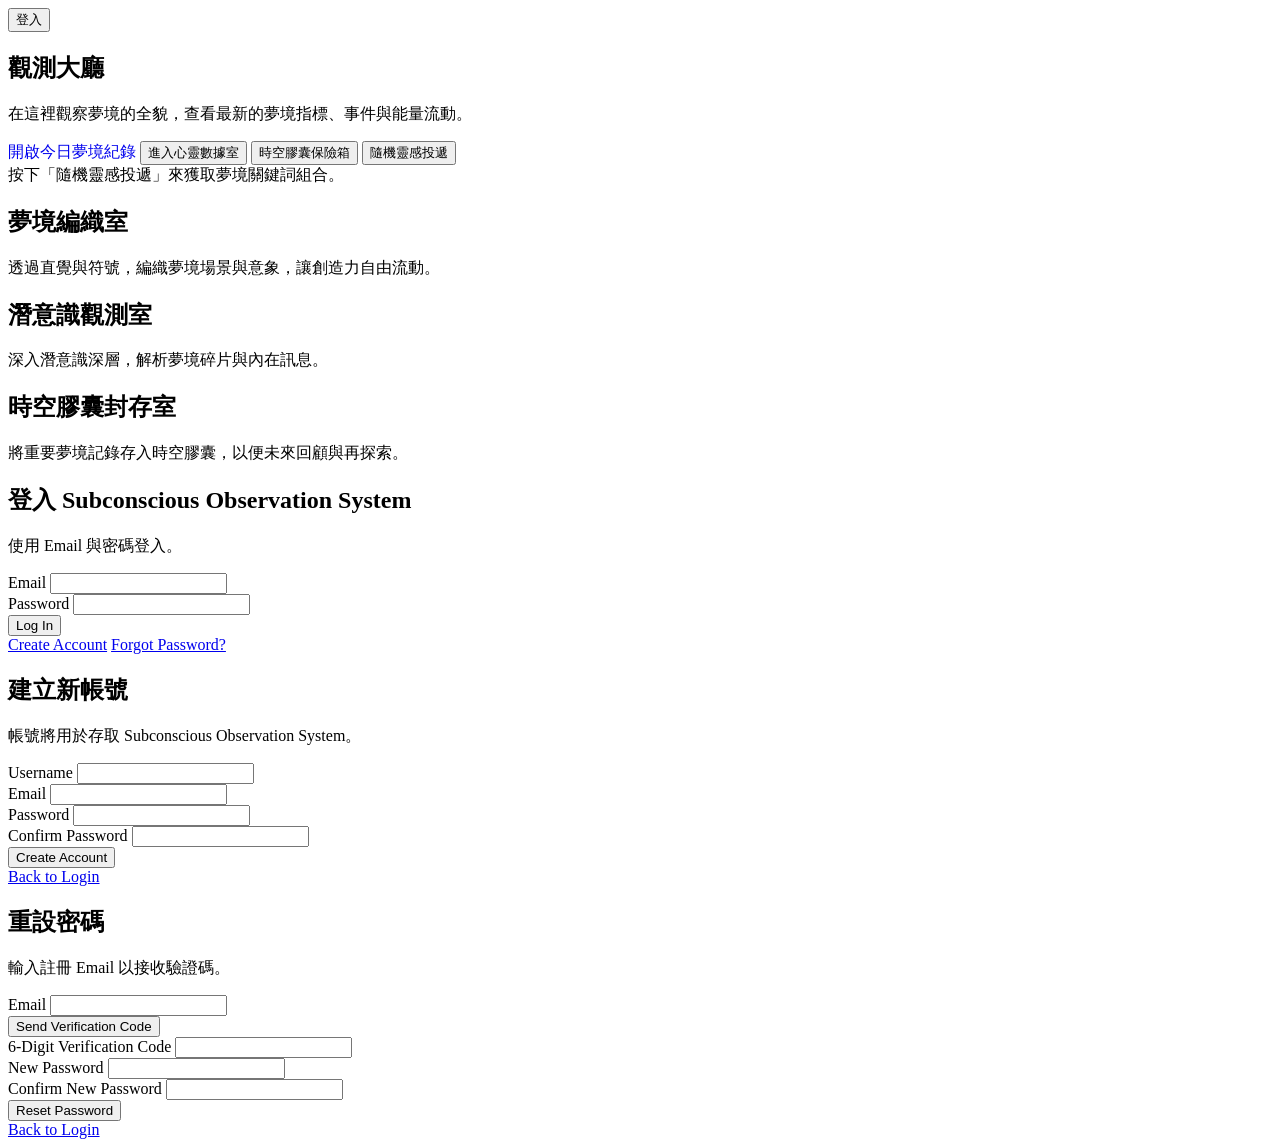
==== templates/index.html @ ac13e911 "Initial commit" ====
<!DOCTYPE html>
<html lang="zh-Hant">
<head>
    <link rel="stylesheet" href="{{ url_for('static', filename='style.css') }}">
    <meta charset="UTF-8">
    <meta name="viewport" content="width=device-width, initial-scale=1.0">
    <title>夢境觀測</title>
</head>
<body>
    <div id="topAuthArea" class="top-auth-area">
        <span id="topUserName" class="top-user-name"></span>
        <button id="topLoginButton" class="top-login-button">登入</button>
    </div>
    <main class="content">
        <section id="hall" class="panel active">
            <h2>觀測大廳</h2>
            <p>在這裡觀察夢境的全貌，查看最新的夢境指標、事件與能量流動。</p>
            <div class="action-grid">
                <a href="/weaver" class="action-button" style="text-decoration: none; display: inline-block; text-align: center;">開啟今日夢境紀錄</a>
                <button class="action-button" data-target="subconscious">進入心靈數據室</button>
                <button class="action-button" data-target="capsule">時空膠囊保險箱</button>
                <button id="inspireBtn" class="action-button-secondary">隨機靈感投遞</button>
            </div>
            <div id="inspirationOutput" class="inspiration-box">按下「隨機靈感投遞」來獲取夢境關鍵詞組合。</div>
        </section>
        <section id="weaving" class="panel">
            <h2>夢境編織室</h2>
            <p>透過直覺與符號，編織夢境場景與意象，讓創造力自由流動。</p>
        </section>
        <section id="subconscious" class="panel">
            <h2>潛意識觀測室</h2>
            <p>深入潛意識深層，解析夢境碎片與內在訊息。</p>
        </section>
        <section id="capsule" class="panel">
            <h2>時空膠囊封存室</h2>
            <p>將重要夢境記錄存入時空膠囊，以便未來回顧與再探索。</p>
        </section>

        <section id="page-login" class="panel">
            <div class="auth-panel">
                <h2>登入 Subconscious Observation System</h2>
                <p class="form-note">使用 Email 與密碼登入。</p>
                <form id="loginForm" class="auth-form">
                    <div class="form-field">
                        <label for="loginEmail">Email</label>
                        <input id="loginEmail" name="email" type="email" autocomplete="username" required>
                    </div>
                    <div class="form-field">
                        <label for="loginPassword">Password</label>
                        <input id="loginPassword" name="password" type="password" autocomplete="current-password" required>
                    </div>
                    <button type="submit" class="primary-button">Log In</button>
                    <div id="loginMessage" class="validation-message"></div>
                </form>
                <div class="auth-footer">
                    <a href="#signup" class="auth-link">Create Account</a>
                    <a href="#forgot" class="auth-link">Forgot Password?</a>
                </div>
            </div>
        </section>

        <section id="page-signup" class="panel">
            <div class="auth-panel">
                <h2>建立新帳號</h2>
                <p class="form-note">帳號將用於存取 Subconscious Observation System。</p>
                <form id="signupForm" class="auth-form">
                    <div class="form-field">
                        <label for="signupUsername">Username</label>
                        <input id="signupUsername" name="username" type="text" autocomplete="username" required>
                    </div>
                    <div class="form-field">
                        <label for="signupEmail">Email</label>
                        <input id="signupEmail" name="email" type="email" autocomplete="email" required>
                    </div>
                    <div class="form-field">
                        <label for="signupPassword">Password</label>
                        <input id="signupPassword" name="password" type="password" autocomplete="new-password" required>
                    </div>
                    <div class="form-field">
                        <label for="signupConfirmPassword">Confirm Password</label>
                        <input id="signupConfirmPassword" name="confirmPassword" type="password" autocomplete="new-password" required>
                    </div>
                    <div id="signupValidation" class="validation-message"></div>
                    <button id="signupButton" type="submit" class="primary-button">Create Account</button>
                    <div id="signupMessage" class="validation-message"></div>
                </form>
                <div class="auth-footer">
                    <a href="#login" class="auth-link">Back to Login</a>
                </div>
            </div>
        </section>

        <section id="page-forgot" class="panel">
            <div class="auth-panel">
                <h2>重設密碼</h2>
                <p class="form-note">輸入註冊 Email 以接收驗證碼。</p>
                <div id="forgotStage1" class="forgot-stage active">
                    <form id="forgotEmailForm" class="auth-form">
                        <div class="form-field">
                            <label for="forgotEmail">Email</label>
                            <input id="forgotEmail" name="email" type="email" autocomplete="email" required>
                        </div>
                        <button id="sendCodeButton" type="button" class="primary-button">Send Verification Code</button>
                        <div id="forgotEmailMessage" class="validation-message"></div>
                    </form>
                </div>
                <div id="forgotStage2" class="forgot-stage">
                    <form id="resetPasswordForm" class="auth-form">
                        <div class="form-field">
                            <label for="verificationCode">6-Digit Verification Code</label>
                            <input id="verificationCode" name="code" type="text" inputmode="numeric" pattern="\d{6}" required>
                        </div>
                        <div class="form-field">
                            <label for="newPassword">New Password</label>
                            <input id="newPassword" name="password" type="password" autocomplete="new-password" required>
                        </div>
                        <div class="form-field">
                            <label for="confirmNewPassword">Confirm New Password</label>
                            <input id="confirmNewPassword" name="confirmPassword" type="password" autocomplete="new-password" required>
                        </div>
                        <div id="resetValidation" class="validation-message"></div>
                        <button id="resetPasswordButton" type="submit" class="primary-button">Reset Password</button>
                        <div id="resetPasswordMessage" class="validation-message"></div>
                    </form>
                </div>
                <div class="auth-footer">
                    <a href="#login" class="auth-link">Back to Login</a>
                </div>
            </div>
        </section>
    </main>

    <script>
        const API_BASE = '/api';
        let currentUser = JSON.parse(localStorage.getItem('currentUser'));
        
        const dreamKeywords = [
            '月光軌跡',
            '星辰裂縫',
            '水晶迷宮',
            '記憶碎片',
            '幽夜花園',
            '風之回廊',
            '時間漩渦',
            '深海心聲',
            '銀色羽翼',
            '幻影之門'
        ];

        const inspireBtn = document.getElementById('inspireBtn');
        const inspirationOutput = document.getElementById('inspirationOutput');

        function getRandomKeywords(count) {
            const selected = [];
            const pool = [...dreamKeywords];
            while (selected.length < count && pool.length > 0) {
                const index = Math.floor(Math.random() * pool.length);
                selected.push(pool.splice(index, 1)[0]);
            }
            return selected;
        }

        inspireBtn.addEventListener('click', () => {
            const keywords = getRandomKeywords(3);
            inspirationOutput.textContent = `夢境靈感：${keywords.join(' / ')}`;
        });

        function showPage(pageId) {
            document.querySelectorAll('.panel').forEach((panel) => {
                panel.classList.toggle('active', panel.id === pageId);
            });
        }

        function routeFromHash() {
            const hash = window.location.hash.replace('#', '');
            const allowed = ['login', 'signup', 'forgot'];
            if (allowed.includes(hash)) {
                showPage(`page-${hash}`);
                if (hash === 'forgot') {
                    showForgotStage(1);
                }
                return;
            }
            showPage('hall');
        }

        function setValidationMessage(element, text, success = false) {
            element.textContent = text;
            element.className = `validation-message ${success ? 'success' : 'error'}`;
        }

        async function handleLogin(event) {
            event.preventDefault();
            const email = document.getElementById('loginEmail').value.trim();
            const password = document.getElementById('loginPassword').value;
            const messageEl = document.getElementById('loginMessage');

            if (!email || !password) {
                setValidationMessage(messageEl, '請輸入 Email 與密碼。');
                return;
            }

            const response = await fetch(`${API_BASE}/login`, {
                method: 'POST',
                headers: { 'Content-Type': 'application/json' },
                body: JSON.stringify({ email, password })
            });
            const result = await response.json();

            if (response.ok && result.success) {
                setValidationMessage(messageEl, '登入成功，正在進入系統...', true);
                currentUser = { email, username: result.user?.username || '' };
                localStorage.setItem('currentUser', JSON.stringify(currentUser));
                updateTopButton();
                window.location.hash = '';
            } else {
                setValidationMessage(messageEl, result.message || '登入失敗，請檢查帳號密碼。');
            }
        }

        async function handleSignup(event) {
            event.preventDefault();
            const username = document.getElementById('signupUsername').value.trim();
            const email = document.getElementById('signupEmail').value.trim();
            const password = document.getElementById('signupPassword').value;
            const confirmPassword = document.getElementById('signupConfirmPassword').value;
            const messageEl = document.getElementById('signupMessage');
            const validationEl = document.getElementById('signupValidation');

            if (!username || !email || !password || !confirmPassword) {
                setValidationMessage(messageEl, '請完整填寫所有欄位。');
                return;
            }
            if (password !== confirmPassword) {
                setValidationMessage(validationEl, '密碼與確認密碼不一致。');
                return;
            }

            const response = await fetch(`${API_BASE}/signup`, {
                method: 'POST',
                headers: { 'Content-Type': 'application/json' },
                body: JSON.stringify({ username, email, password, confirmPassword })
            });
            const result = await response.json();

            if (response.ok && result.success) {
                setValidationMessage(messageEl, '帳號建立完成，請登入。', true);
                window.location.hash = 'login';
            } else {
                setValidationMessage(messageEl, result.message || '註冊失敗，請重試。');
            }
        }

        async function sendVerificationCode() {
            const email = document.getElementById('forgotEmail').value.trim();
            const messageEl = document.getElementById('forgotEmailMessage');

            if (!email) {
                setValidationMessage(messageEl, '請輸入註冊 Email。');
                return;
            }

            const response = await fetch(`${API_BASE}/forgot-password`, {
                method: 'POST',
                headers: { 'Content-Type': 'application/json' },
                body: JSON.stringify({ email })
            });
            const result = await response.json();

            if (response.ok && result.success) {
                setValidationMessage(messageEl, '驗證碼已寄出，請檢查信箱。', true);
                showForgotStage(2);
            } else {
                setValidationMessage(messageEl, result.message || '無法寄送驗證碼。');
            }
        }

        function showForgotStage(stage) {
            document.querySelectorAll('.forgot-stage').forEach((section, index) => {
                section.classList.toggle('active', index + 1 === stage);
            });
        }

        async function handleResetPassword(event) {
            event.preventDefault();
            const email = document.getElementById('forgotEmail').value.trim();
            const code = document.getElementById('verificationCode').value.trim();
            const password = document.getElementById('newPassword').value;
            const confirmPassword = document.getElementById('confirmNewPassword').value;
            const messageEl = document.getElementById('resetPasswordMessage');
            const validationEl = document.getElementById('resetValidation');

            if (!code || !password || !confirmPassword) {
                setValidationMessage(messageEl, '請填寫所有重設欄位。');
                return;
            }
            if (password !== confirmPassword) {
                setValidationMessage(validationEl, '新密碼與確認密碼不一致。');
                return;
            }

            const response = await fetch(`${API_BASE}/reset-password`, {
                method: 'POST',
                headers: { 'Content-Type': 'application/json' },
                body: JSON.stringify({ email, code, password })
            });
            const result = await response.json();

            if (response.ok && result.success) {
                setValidationMessage(messageEl, '密碼重設成功，請重新登入。', true);
                window.location.hash = 'login';
            } else {
                setValidationMessage(messageEl, result.message || '重設失敗，請確認驗證碼與密碼。');
            }
        }

        function setupPasswordMatchValidation() {
            const passwordField = document.getElementById('signupPassword');
            const confirmField = document.getElementById('signupConfirmPassword');
            const validationEl = document.getElementById('signupValidation');

            const checkMatch = () => {
                if (!passwordField.value || !confirmField.value) {
                    validationEl.textContent = '';
                    return;
                }
                if (passwordField.value === confirmField.value) {
                    setValidationMessage(validationEl, '密碼一致。', true);
                } else {
                    setValidationMessage(validationEl, '密碼不一致。');
                }
            };

            passwordField.addEventListener('input', checkMatch);
            confirmField.addEventListener('input', checkMatch);
        }

        function setupForgotPasswordValidation() {
            const newPassword = document.getElementById('newPassword');
            const confirmNewPassword = document.getElementById('confirmNewPassword');
            const validationEl = document.getElementById('resetValidation');

            const checkMatch = () => {
                if (!newPassword.value || !confirmNewPassword.value) {
                    validationEl.textContent = '';
                    return;
                }
                if (newPassword.value === confirmNewPassword.value) {
                    setValidationMessage(validationEl, '新密碼一致。', true);
                } else {
                    setValidationMessage(validationEl, '新密碼不一致。');
                }
            };

            newPassword.addEventListener('input', checkMatch);
            confirmNewPassword.addEventListener('input', checkMatch);
        }

        function updateTopButton() {
            const button = document.getElementById('topLoginButton');
            const nameLabel = document.getElementById('topUserName');
            if (currentUser) {
                button.textContent = '登出';
                button.onclick = handleLogout;
                nameLabel.textContent = currentUser.username ? `Hello, ${currentUser.username}` : '';
            } else {
                button.textContent = '登入';
                button.onclick = () => {
                    window.location.hash = 'login';
                };
                nameLabel.textContent = '';
            }
        }

        function handleLogout() {
            const confirmed = confirm('確實要登出嗎？');
            if (confirmed) {
                currentUser = null;
                localStorage.removeItem('currentUser');
                updateTopButton();
                showPage('hall');
                window.location.hash = '';
            }
        }

        document.addEventListener('DOMContentLoaded', () => {
            updateTopButton();
            routeFromHash();
            document.getElementById('loginForm').addEventListener('submit', handleLogin);
            document.getElementById('signupForm').addEventListener('submit', handleSignup);
            document.getElementById('forgotEmailForm').addEventListener('submit', (event) => event.preventDefault());
            document.getElementById('sendCodeButton').addEventListener('click', sendVerificationCode);
            document.getElementById('resetPasswordForm').addEventListener('submit', handleResetPassword);
            setupPasswordMatchValidation();
            setupForgotPasswordValidation();
        });

        window.addEventListener('hashchange', routeFromHash);
    </script>
</body>
</html>
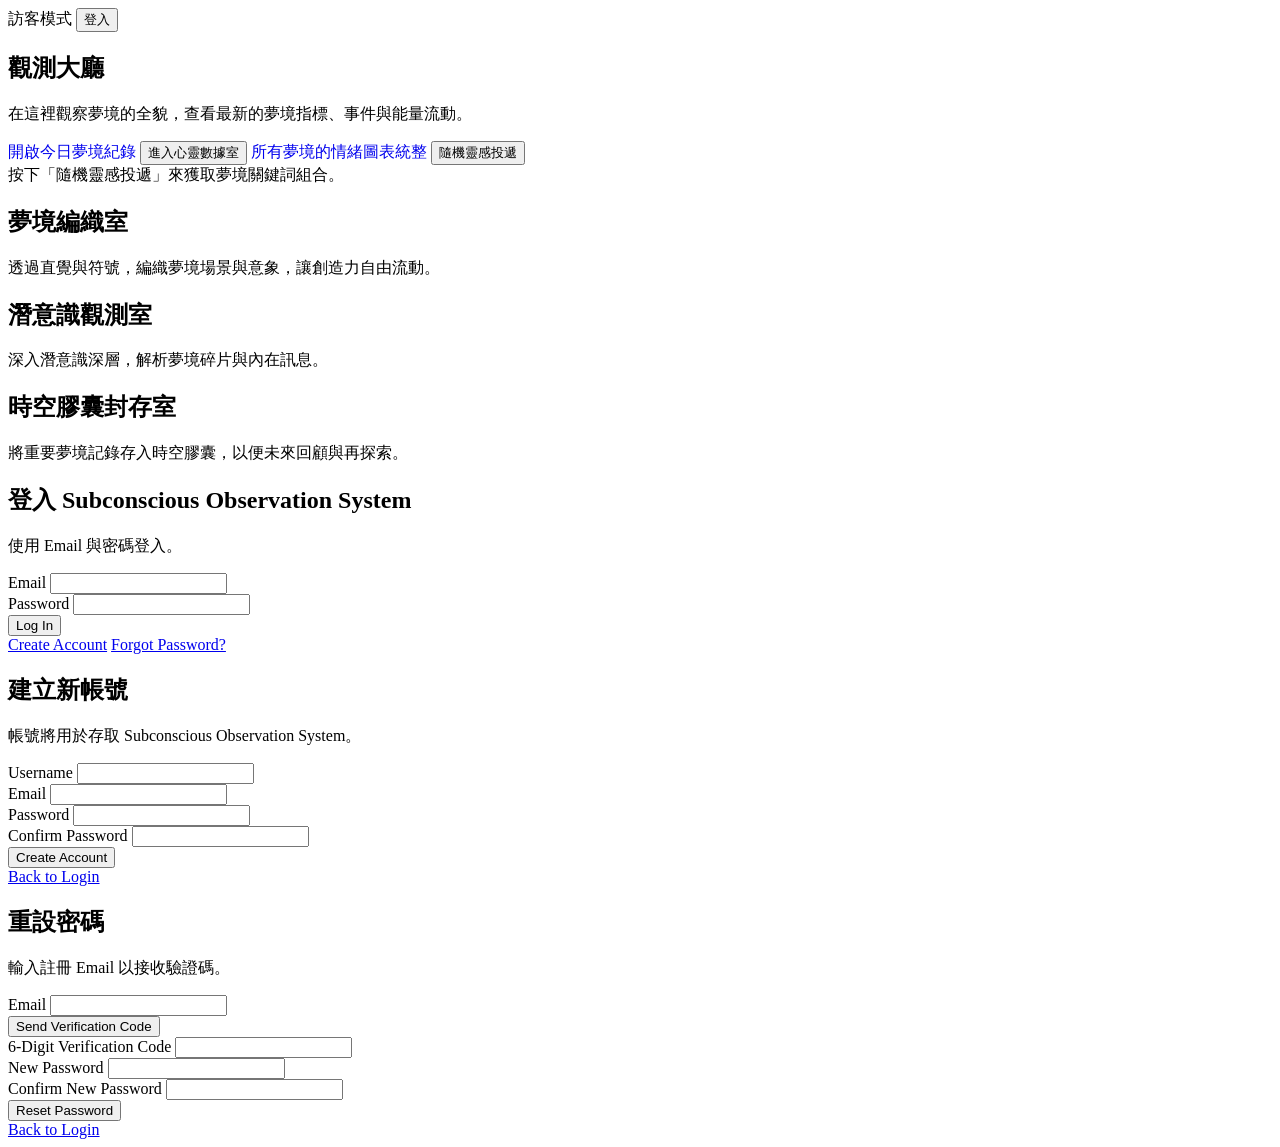
==== commit 19c2fbee: "遊戲整合 後端處理" ====
--- a/templates/index.html
+++ b/templates/index.html
@@ -18,7 +18,7 @@
             <div class="action-grid">
                 <a href="/weaver" class="action-button" style="text-decoration: none; display: inline-block; text-align: center;">開啟今日夢境紀錄</a>
                 <button class="action-button" data-target="subconscious">進入心靈數據室</button>
-                <button class="action-button" data-target="capsule">時空膠囊保險箱</button>
+                <a href="/capsule" class="action-button" style="text-decoration: none; display: inline-block; text-align: center;">所有夢境的情緒圖表統整</a>
                 <button id="inspireBtn" class="action-button-secondary">隨機靈感投遞</button>
             </div>
             <div id="inspirationOutput" class="inspiration-box">按下「隨機靈感投遞」來獲取夢境關鍵詞組合。</div>
@@ -132,7 +132,22 @@
 
     <script>
         const API_BASE = '/api';
-        let currentUser = JSON.parse(localStorage.getItem('currentUser'));
+        let currentUser = null;
+
+        async function refreshSession() {
+            try {
+                const response = await fetch(`${API_BASE}/session`, { method: 'GET' });
+                const result = await response.json();
+                currentUser = result.success ? result.user : null;
+            } catch (e) {
+                currentUser = null;
+            }
+
+            if (!currentUser) {
+                localStorage.removeItem('currentUser');
+            }
+            updateTopButton();
+        }
         
         const dreamKeywords = [
             '月光軌跡',
@@ -362,29 +377,42 @@
             if (currentUser) {
                 button.textContent = '登出';
                 button.onclick = handleLogout;
-                nameLabel.textContent = currentUser.username ? `Hello, ${currentUser.username}` : '';
+                nameLabel.textContent = currentUser.username ? `Hello, ${currentUser.username}` : '訪客模式';
             } else {
                 button.textContent = '登入';
                 button.onclick = () => {
                     window.location.hash = 'login';
                 };
-                nameLabel.textContent = '';
-            }
-        }
-
-        function handleLogout() {
+                nameLabel.textContent = '訪客模式';
+            }
+        }
+
+        function setupSubconsciousButton() {
+            const button = document.querySelector('button[data-target="subconscious"]');
+            if (!button) return;
+            button.addEventListener('click', () => {
+                window.location.href = '/data';
+            });
+        }
+
+        async function handleLogout() {
             const confirmed = confirm('確實要登出嗎？');
-            if (confirmed) {
-                currentUser = null;
-                localStorage.removeItem('currentUser');
-                updateTopButton();
-                showPage('hall');
-                window.location.hash = '';
-            }
-        }
-
-        document.addEventListener('DOMContentLoaded', () => {
+            if (!confirmed) return;
+
+            try {
+                await fetch(`${API_BASE}/logout`, { method: 'POST' });
+            } catch (e) {
+                // ignore network errors; still clear client state
+            }
+
+            localStorage.removeItem('currentUser');
+            currentUser = null;
             updateTopButton();
+            window.location.href = '/';
+        }
+
+        document.addEventListener('DOMContentLoaded', async () => {
+            await refreshSession();
             routeFromHash();
             document.getElementById('loginForm').addEventListener('submit', handleLogin);
             document.getElementById('signupForm').addEventListener('submit', handleSignup);
@@ -393,9 +421,10 @@
             document.getElementById('resetPasswordForm').addEventListener('submit', handleResetPassword);
             setupPasswordMatchValidation();
             setupForgotPasswordValidation();
+            setupSubconsciousButton();
         });
 
         window.addEventListener('hashchange', routeFromHash);
     </script>
 </body>
-</html>
+</html>
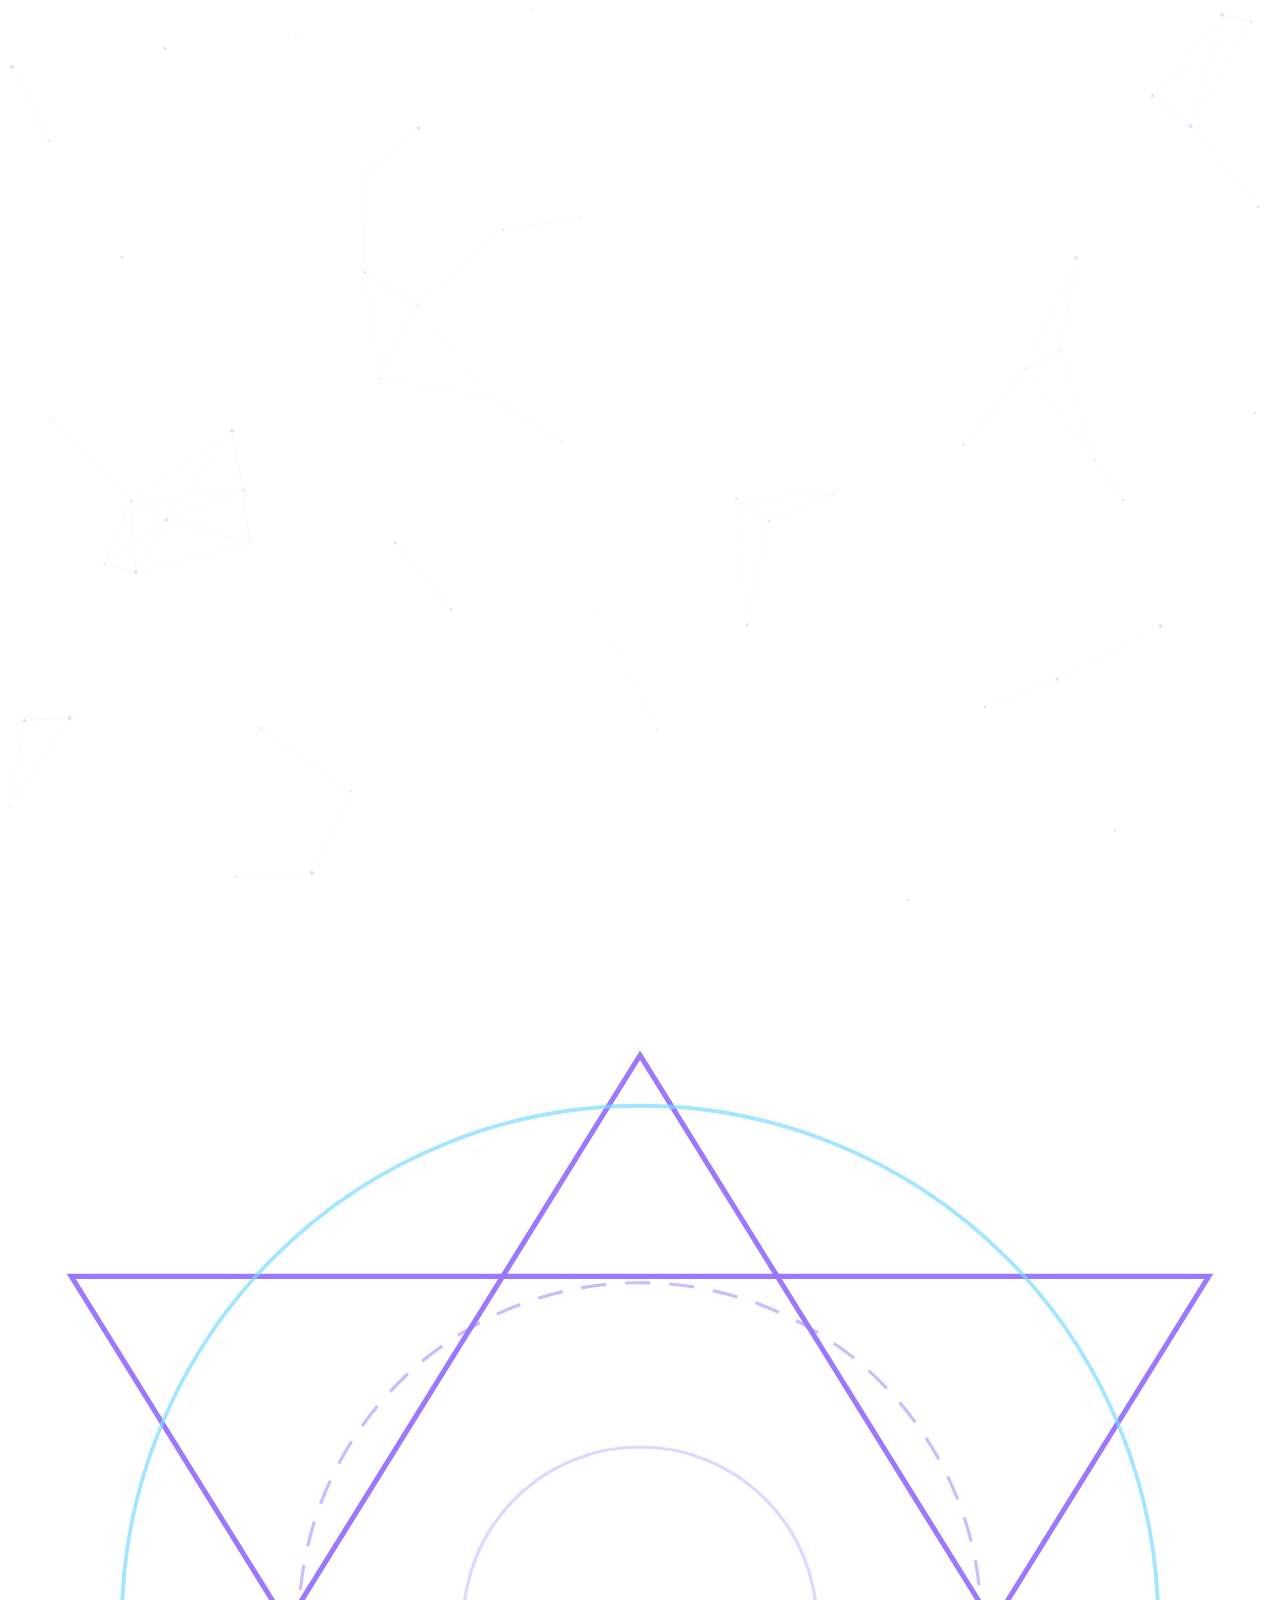
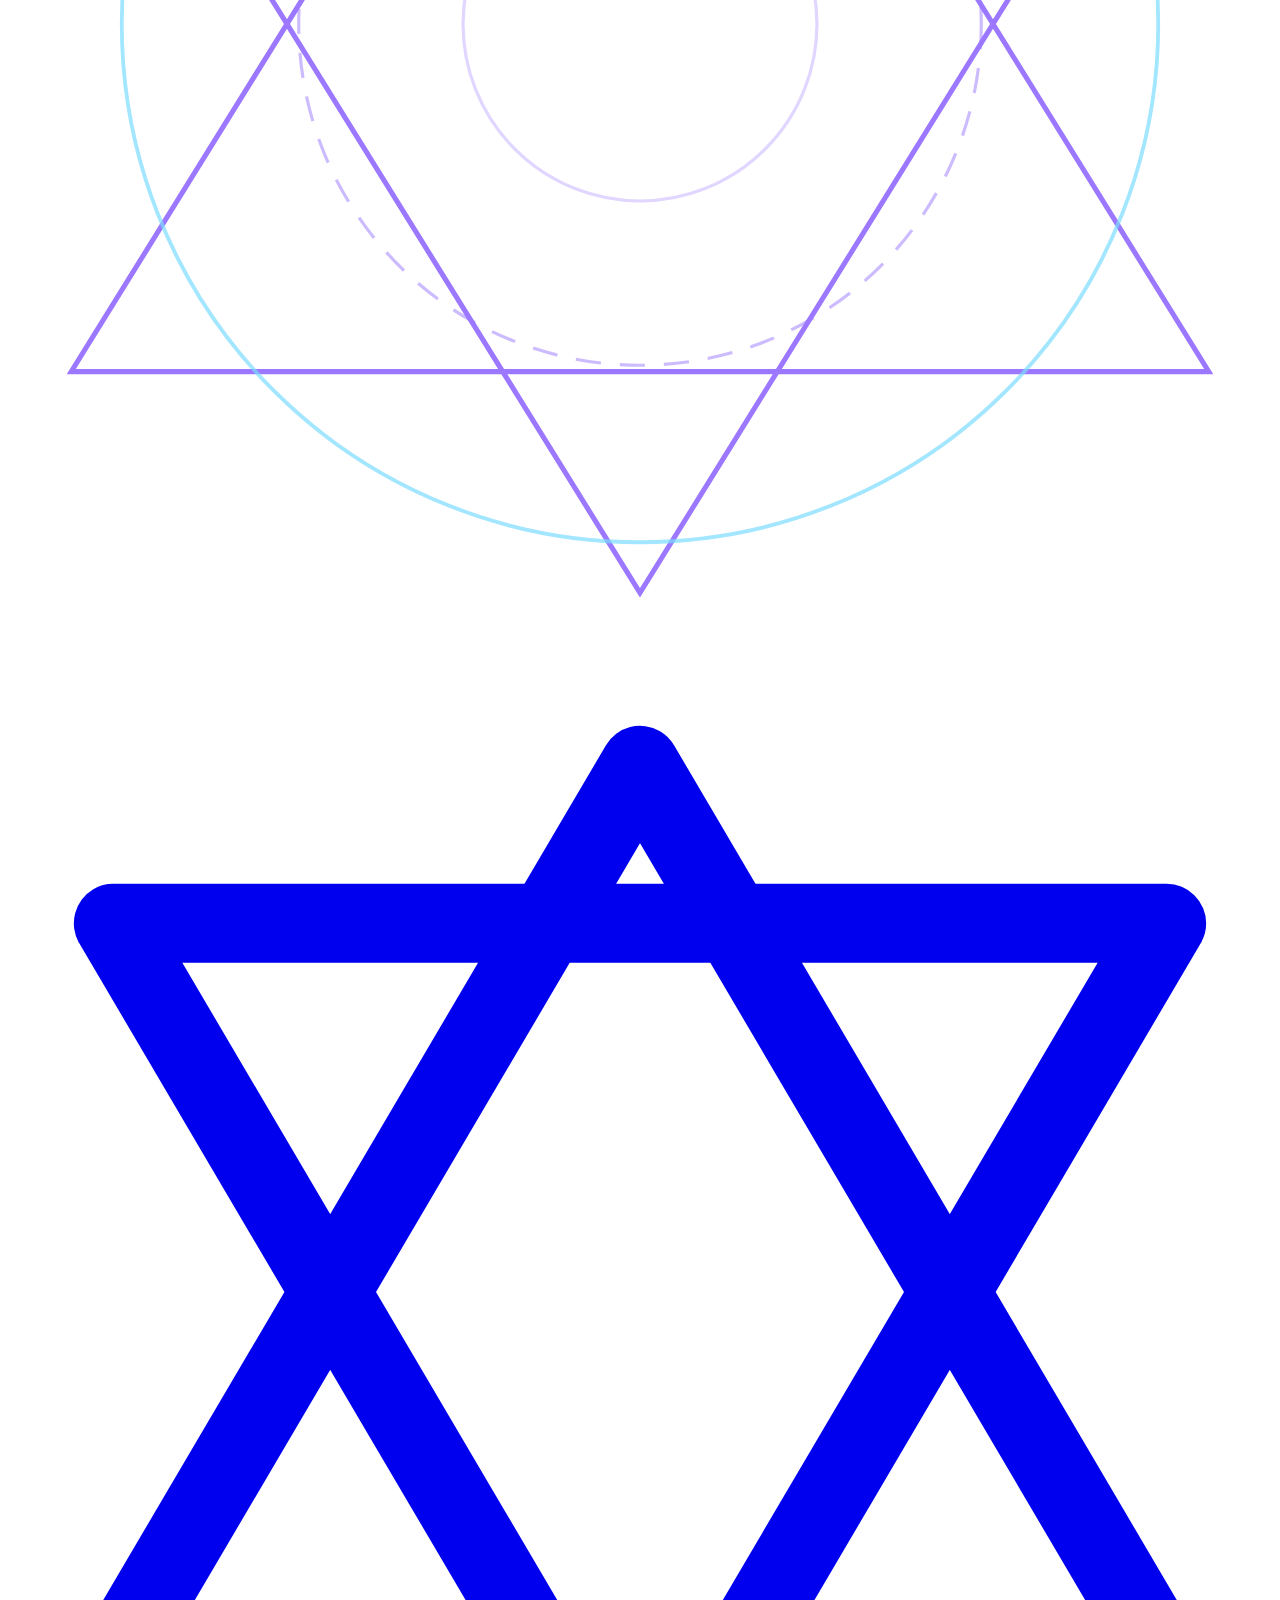
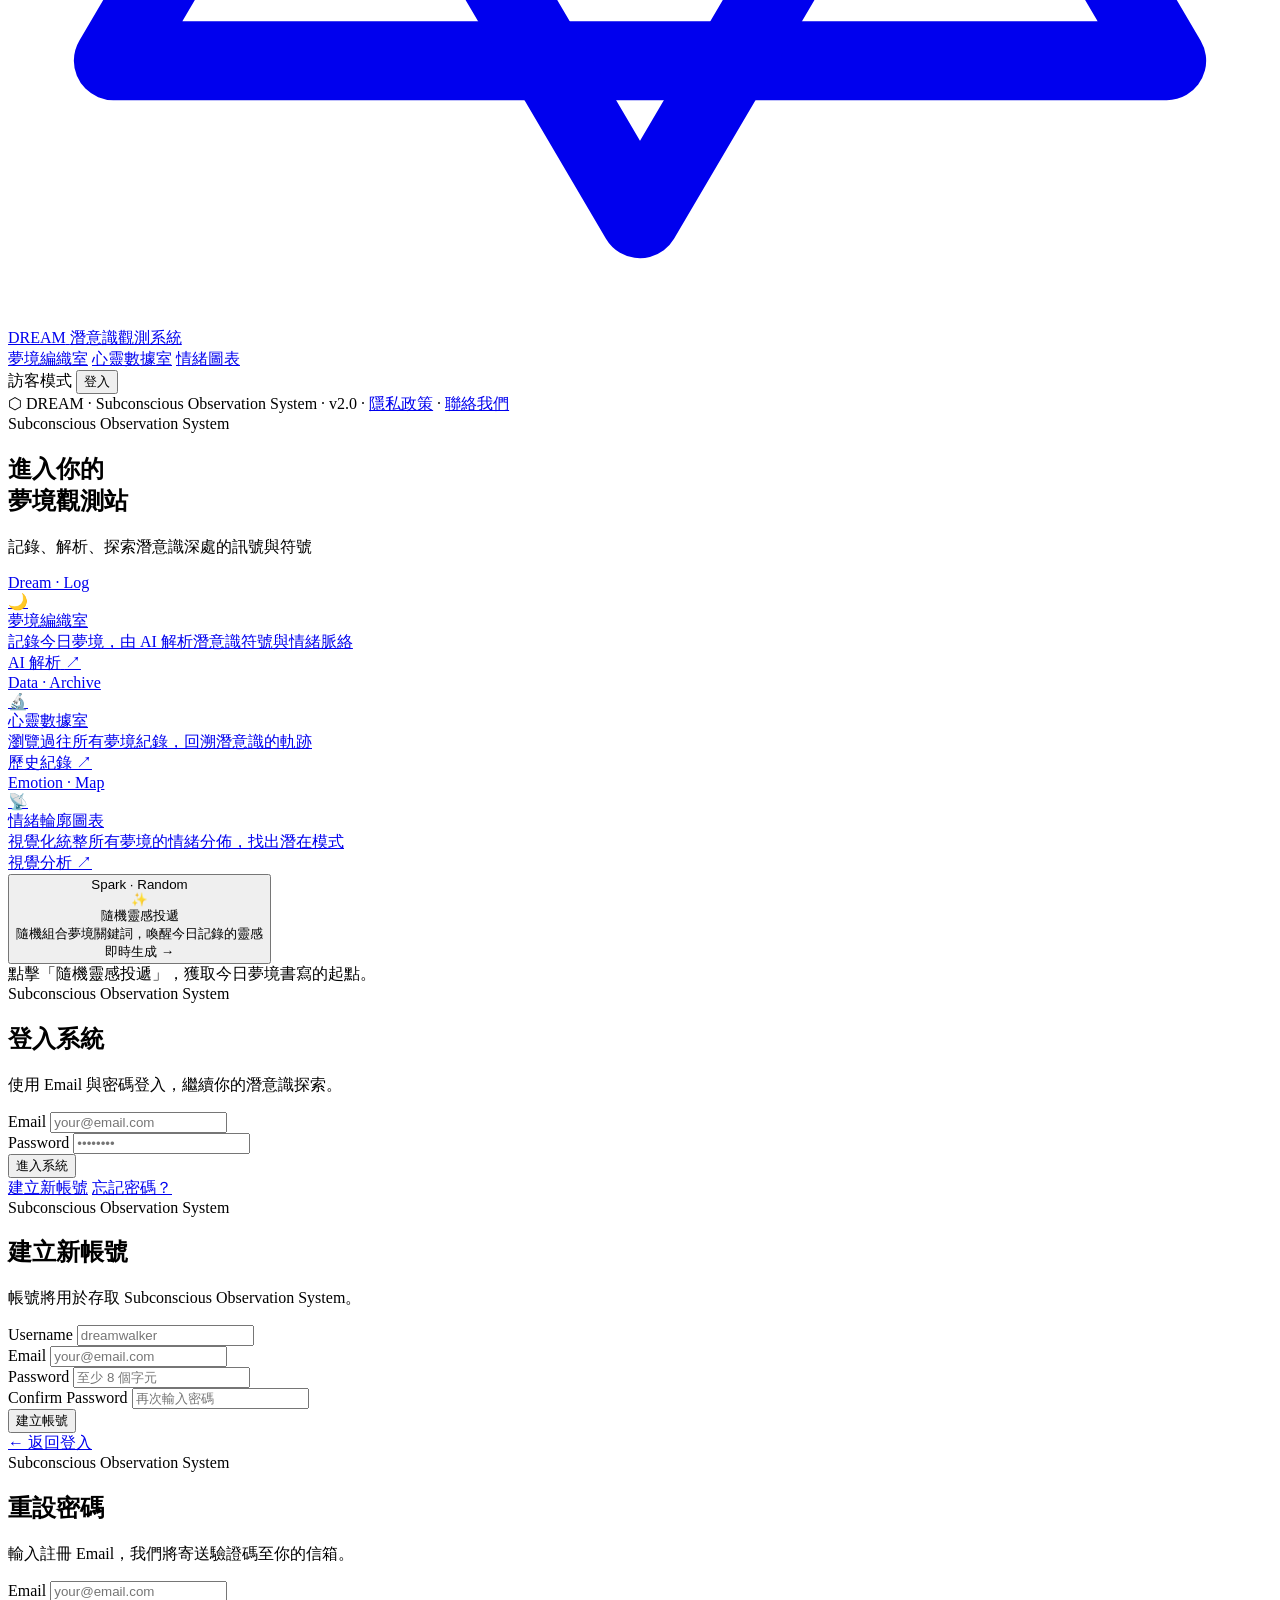
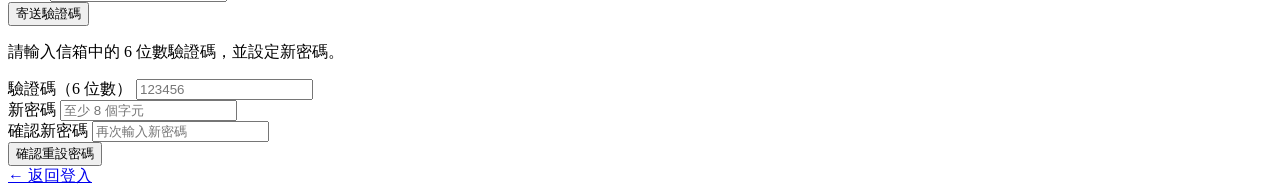
==== commit 24411dc4: "主介面修整" ====
--- a/templates/index.html
+++ b/templates/index.html
@@ -4,133 +4,492 @@
     <link rel="stylesheet" href="{{ url_for('static', filename='style.css') }}">
     <meta charset="UTF-8">
     <meta name="viewport" content="width=device-width, initial-scale=1.0">
-    <title>夢境觀測</title>
+    <title>Subconscious Observation System</title>
 </head>
 <body>
-    <div id="topAuthArea" class="top-auth-area">
-        <span id="topUserName" class="top-user-name"></span>
-        <button id="topLoginButton" class="top-login-button">登入</button>
-    </div>
+
+    <!-- 神經網絡 Canvas 背景 -->
+    <canvas id="neural-canvas" aria-hidden="true"></canvas>
+
+    <!-- 星點背景 -->
+    <div id="star-layer" aria-hidden="true"></div>
+
+    <!-- 環境光球 -->
+    <div class="ambient-orb one" aria-hidden="true"></div>
+    <div class="ambient-orb two" aria-hidden="true"></div>
+    <div class="ambient-orb three" aria-hidden="true"></div>
+
+    <!-- 六芒星水印 -->
+    <svg class="sigil-bg" viewBox="0 0 200 200" aria-hidden="true">
+        <polygon points="100,10 190,155 10,155" fill="none" stroke="rgba(155,120,255,1)" stroke-width="0.8"/>
+        <polygon points="100,190 10,45 190,45" fill="none" stroke="rgba(155,120,255,1)" stroke-width="0.8"/>
+        <circle cx="100" cy="100" r="82" fill="none" stroke="rgba(123,220,255,.7)" stroke-width="0.6"/>
+        <circle cx="100" cy="100" r="54" fill="none" stroke="rgba(155,120,255,.5)" stroke-width="0.5" stroke-dasharray="4 3"/>
+        <circle cx="100" cy="100" r="28" fill="none" stroke="rgba(155,120,255,.3)" stroke-width="0.5"/>
+    </svg>
+
+    <!-- 頂部導航列 -->
+    <header class="top-navbar" role="banner">
+        <a href="/" class="nav-logo" aria-label="回到首頁">
+            <svg class="nav-logo-icon" viewBox="0 0 24 24" fill="none" aria-hidden="true">
+                <polygon points="12,2 22,19 2,19" fill="none" stroke="currentColor" stroke-width="1.5" stroke-linejoin="round"/>
+                <polygon points="12,22 2,5 22,5" fill="none" stroke="currentColor" stroke-width="1.5" stroke-linejoin="round"/>
+            </svg>
+            <span class="nav-logo-text">DREAM</span>
+            <span class="nav-logo-sub">潛意識觀測系統</span>
+        </a>
+        <nav class="nav-links" aria-label="主要導航">
+            <a href="/weaver" class="nav-link">夢境編織室</a>
+            <a href="/data" class="nav-link">心靈數據室</a>
+            <a href="/capsule" class="nav-link">情緒圖表</a>
+        </nav>
+        <div id="topAuthArea" class="top-auth-area" role="navigation" aria-label="帳號管理">
+            <span id="topUserName" class="top-user-name" aria-live="polite">訪客模式</span>
+            <button id="topLoginButton" class="top-login-button" aria-label="登入帳號">登入</button>
+        </div>
+    </header>
+
+    <!-- 頁尾 -->
+    <footer class="site-footer" aria-label="頁尾資訊">
+        <div class="footer-inner">
+            <span class="footer-logo">⬡ DREAM</span>
+            <span class="footer-sep">·</span>
+            <span>Subconscious Observation System</span>
+            <span class="footer-sep">·</span>
+            <span>v2.0</span>
+            <span class="footer-sep">·</span>
+            <a href="#" class="footer-link">隱私政策</a>
+            <span class="footer-sep">·</span>
+            <a href="#" class="footer-link">聯絡我們</a>
+        </div>
+    </footer>
+
     <main class="content">
-        <section id="hall" class="panel active">
-            <h2>觀測大廳</h2>
-            <p>在這裡觀察夢境的全貌，查看最新的夢境指標、事件與能量流動。</p>
-            <div class="action-grid">
-                <a href="/weaver" class="action-button" style="text-decoration: none; display: inline-block; text-align: center;">開啟今日夢境紀錄</a>
-                <button class="action-button" data-target="subconscious">進入心靈數據室</button>
-                <a href="/capsule" class="action-button" style="text-decoration: none; display: inline-block; text-align: center;">所有夢境的情緒圖表統整</a>
-                <button id="inspireBtn" class="action-button-secondary">隨機靈感投遞</button>
+
+        <!-- ===== 大廳 ===== -->
+        <section id="hall" class="panel active visible" aria-label="主頁大廳">
+            <div class="hall-wrap">
+
+                <!-- 登入後顯示的 Dashboard 資訊條 -->
+                <div id="dashboardBar" class="dashboard-bar" style="display:none;" aria-live="polite">
+                    <div class="db-item">
+                        <span class="db-icon">👤</span>
+                        <span id="dbUsername" class="db-label"></span>
+                    </div>
+                    <div class="db-divider"></div>
+                    <div class="db-item">
+                        <span class="db-icon">🌙</span>
+                        <span id="dbDreamCount" class="db-label">載入中…</span>
+                    </div>
+                    <div class="db-divider"></div>
+                    <div class="db-item">
+                        <span class="db-icon">📅</span>
+                        <span id="dbLastDate" class="db-label">—</span>
+                    </div>
+                </div>
+
+                <div class="hall-eyebrow" aria-hidden="true">
+                    <div class="eyebrow-dot"></div>
+                    Subconscious Observation System
+                </div>
+
+                <h1 class="hall-title">進入你的<br><span>夢境觀測站</span></h1>
+                <p class="hall-sub">記錄、解析、探索潛意識深處的訊號與符號</p>
+
+                <div class="title-deco" aria-hidden="true">
+                    <div class="dl"></div>
+                    <div class="dgem"></div>
+                    <div class="dr"></div>
+                </div>
+
+                <div class="action-grid" role="list">
+
+                    <!-- 夢境編織室 -->
+                    <a href="/weaver" class="action-card c-purple" role="listitem">
+                        <span class="card-tag">Dream · Log</span>
+                        <div class="card-icon" aria-hidden="true">🌙</div>
+                        <div class="card-title">夢境編織室</div>
+                        <div class="card-desc">記錄今日夢境，由 AI 解析潛意識符號與情緒脈絡</div>
+                        <div class="card-footer">
+                            <span class="card-badge">AI 解析</span>
+                            <span class="card-arrow" aria-hidden="true">↗</span>
+                        </div>
+                    </a>
+
+                    <!-- 心靈數據室 -->
+                    <a href="/data" class="action-card c-cyan" role="listitem">
+                        <span class="card-tag">Data · Archive</span>
+                        <div class="card-icon" aria-hidden="true">🔬</div>
+                        <div class="card-title">心靈數據室</div>
+                        <div class="card-desc">瀏覽過往所有夢境紀錄，回溯潛意識的軌跡</div>
+                        <div class="card-footer">
+                            <span class="card-badge">歷史紀錄</span>
+                            <span class="card-arrow" aria-hidden="true">↗</span>
+                        </div>
+                    </a>
+
+                    <!-- 情緒輪廓圖表 -->
+                    <a href="/capsule" class="action-card c-pink" role="listitem">
+                        <span class="card-tag">Emotion · Map</span>
+                        <div class="card-icon" aria-hidden="true">📡</div>
+                        <div class="card-title">情緒輪廓圖表</div>
+                        <div class="card-desc">視覺化統整所有夢境的情緒分佈，找出潛在模式</div>
+                        <div class="card-footer">
+                            <span class="card-badge">視覺分析</span>
+                            <span class="card-arrow" aria-hidden="true">↗</span>
+                        </div>
+                    </a>
+
+                    <!-- 隨機靈感投遞 -->
+                    <button
+                        id="inspireBtn"
+                        class="action-card c-gold"
+                        role="listitem"
+                        aria-label="點擊獲取隨機夢境靈感"
+                    >
+                        <span class="card-tag">Spark · Random</span>
+                        <div class="card-icon" aria-hidden="true">✨</div>
+                        <div class="card-title">隨機靈感投遞</div>
+                        <div class="card-desc">隨機組合夢境關鍵詞，喚醒今日記錄的靈感</div>
+                        <div class="card-footer">
+                            <span class="card-badge">即時生成</span>
+                            <span class="card-arrow" aria-hidden="true">→</span>
+                        </div>
+                    </button>
+
+                </div>
+
+                <!-- 靈感輸出 -->
+                <div
+                    id="inspirationOutput"
+                    class="inspiration-box"
+                    role="status"
+                    aria-live="polite"
+                    aria-label="靈感輸出區"
+                >
+                    點擊「隨機靈感投遞」，獲取今日夢境書寫的起點。
+                </div>
+
             </div>
-            <div id="inspirationOutput" class="inspiration-box">按下「隨機靈感投遞」來獲取夢境關鍵詞組合。</div>
         </section>
-        <section id="weaving" class="panel">
-            <h2>夢境編織室</h2>
-            <p>透過直覺與符號，編織夢境場景與意象，讓創造力自由流動。</p>
-        </section>
-        <section id="subconscious" class="panel">
-            <h2>潛意識觀測室</h2>
-            <p>深入潛意識深層，解析夢境碎片與內在訊息。</p>
-        </section>
-        <section id="capsule" class="panel">
-            <h2>時空膠囊封存室</h2>
-            <p>將重要夢境記錄存入時空膠囊，以便未來回顧與再探索。</p>
-        </section>
-
-        <section id="page-login" class="panel">
-            <div class="auth-panel">
-                <h2>登入 Subconscious Observation System</h2>
-                <p class="form-note">使用 Email 與密碼登入。</p>
-                <form id="loginForm" class="auth-form">
-                    <div class="form-field">
-                        <label for="loginEmail">Email</label>
-                        <input id="loginEmail" name="email" type="email" autocomplete="username" required>
+
+        <!-- ===== 登入頁面 ===== -->
+        <section id="page-login" class="panel" aria-label="登入系統">
+            <div class="auth-wrap">
+                <div class="auth-panel">
+                    <div class="auth-panel-eyebrow">Subconscious Observation System</div>
+                    <h2>登入系統</h2>
+                    <div class="auth-divider"></div>
+                    <p class="form-note">使用 Email 與密碼登入，繼續你的潛意識探索。</p>
+                    <form id="loginForm" class="auth-form" novalidate>
+                        <div class="form-field">
+                            <label for="loginEmail">Email</label>
+                            <input
+                                id="loginEmail"
+                                name="email"
+                                type="email"
+                                autocomplete="username"
+                                placeholder="your@email.com"
+                                required
+                            >
+                        </div>
+                        <div class="form-field">
+                            <label for="loginPassword">Password</label>
+                            <input
+                                id="loginPassword"
+                                name="password"
+                                type="password"
+                                autocomplete="current-password"
+                                placeholder="••••••••"
+                                required
+                            >
+                        </div>
+                        <button type="submit" class="primary-button">進入系統</button>
+                        <div id="loginMessage" class="validation-message" role="alert"></div>
+                    </form>
+                    <div class="auth-footer">
+                        <a href="#signup" class="auth-link">建立新帳號</a>
+                        <a href="#forgot" class="auth-link">忘記密碼？</a>
                     </div>
-                    <div class="form-field">
-                        <label for="loginPassword">Password</label>
-                        <input id="loginPassword" name="password" type="password" autocomplete="current-password" required>
-                    </div>
-                    <button type="submit" class="primary-button">Log In</button>
-                    <div id="loginMessage" class="validation-message"></div>
-                </form>
-                <div class="auth-footer">
-                    <a href="#signup" class="auth-link">Create Account</a>
-                    <a href="#forgot" class="auth-link">Forgot Password?</a>
                 </div>
             </div>
         </section>
 
-        <section id="page-signup" class="panel">
-            <div class="auth-panel">
-                <h2>建立新帳號</h2>
-                <p class="form-note">帳號將用於存取 Subconscious Observation System。</p>
-                <form id="signupForm" class="auth-form">
-                    <div class="form-field">
-                        <label for="signupUsername">Username</label>
-                        <input id="signupUsername" name="username" type="text" autocomplete="username" required>
+        <!-- ===== 註冊頁面 ===== -->
+        <section id="page-signup" class="panel" aria-label="建立新帳號">
+            <div class="auth-wrap">
+                <div class="auth-panel">
+                    <div class="auth-panel-eyebrow">Subconscious Observation System</div>
+                    <h2>建立新帳號</h2>
+                    <div class="auth-divider"></div>
+                    <p class="form-note">帳號將用於存取 Subconscious Observation System。</p>
+                    <form id="signupForm" class="auth-form" novalidate>
+                        <div class="form-field">
+                            <label for="signupUsername">Username</label>
+                            <input
+                                id="signupUsername"
+                                name="username"
+                                type="text"
+                                autocomplete="username"
+                                placeholder="dreamwalker"
+                                required
+                            >
+                        </div>
+                        <div class="form-field">
+                            <label for="signupEmail">Email</label>
+                            <input
+                                id="signupEmail"
+                                name="email"
+                                type="email"
+                                autocomplete="email"
+                                placeholder="your@email.com"
+                                required
+                            >
+                        </div>
+                        <div class="form-field">
+                            <label for="signupPassword">Password</label>
+                            <input
+                                id="signupPassword"
+                                name="password"
+                                type="password"
+                                autocomplete="new-password"
+                                placeholder="至少 8 個字元"
+                                required
+                            >
+                        </div>
+                        <div class="form-field">
+                            <label for="signupConfirmPassword">Confirm Password</label>
+                            <input
+                                id="signupConfirmPassword"
+                                name="confirmPassword"
+                                type="password"
+                                autocomplete="new-password"
+                                placeholder="再次輸入密碼"
+                                required
+                            >
+                        </div>
+                        <div id="signupValidation" class="validation-message" role="alert"></div>
+                        <button id="signupButton" type="submit" class="primary-button">建立帳號</button>
+                        <div id="signupMessage" class="validation-message" role="alert"></div>
+                    </form>
+                    <div class="auth-footer">
+                        <a href="#login" class="auth-link">← 返回登入</a>
                     </div>
-                    <div class="form-field">
-                        <label for="signupEmail">Email</label>
-                        <input id="signupEmail" name="email" type="email" autocomplete="email" required>
-                    </div>
-                    <div class="form-field">
-                        <label for="signupPassword">Password</label>
-                        <input id="signupPassword" name="password" type="password" autocomplete="new-password" required>
-                    </div>
-                    <div class="form-field">
-                        <label for="signupConfirmPassword">Confirm Password</label>
-                        <input id="signupConfirmPassword" name="confirmPassword" type="password" autocomplete="new-password" required>
-                    </div>
-                    <div id="signupValidation" class="validation-message"></div>
-                    <button id="signupButton" type="submit" class="primary-button">Create Account</button>
-                    <div id="signupMessage" class="validation-message"></div>
-                </form>
-                <div class="auth-footer">
-                    <a href="#login" class="auth-link">Back to Login</a>
                 </div>
             </div>
         </section>
 
-        <section id="page-forgot" class="panel">
-            <div class="auth-panel">
-                <h2>重設密碼</h2>
-                <p class="form-note">輸入註冊 Email 以接收驗證碼。</p>
-                <div id="forgotStage1" class="forgot-stage active">
-                    <form id="forgotEmailForm" class="auth-form">
-                        <div class="form-field">
-                            <label for="forgotEmail">Email</label>
-                            <input id="forgotEmail" name="email" type="email" autocomplete="email" required>
-                        </div>
-                        <button id="sendCodeButton" type="button" class="primary-button">Send Verification Code</button>
-                        <div id="forgotEmailMessage" class="validation-message"></div>
-                    </form>
-                </div>
-                <div id="forgotStage2" class="forgot-stage">
-                    <form id="resetPasswordForm" class="auth-form">
-                        <div class="form-field">
-                            <label for="verificationCode">6-Digit Verification Code</label>
-                            <input id="verificationCode" name="code" type="text" inputmode="numeric" pattern="\d{6}" required>
-                        </div>
-                        <div class="form-field">
-                            <label for="newPassword">New Password</label>
-                            <input id="newPassword" name="password" type="password" autocomplete="new-password" required>
-                        </div>
-                        <div class="form-field">
-                            <label for="confirmNewPassword">Confirm New Password</label>
-                            <input id="confirmNewPassword" name="confirmPassword" type="password" autocomplete="new-password" required>
-                        </div>
-                        <div id="resetValidation" class="validation-message"></div>
-                        <button id="resetPasswordButton" type="submit" class="primary-button">Reset Password</button>
-                        <div id="resetPasswordMessage" class="validation-message"></div>
-                    </form>
-                </div>
-                <div class="auth-footer">
-                    <a href="#login" class="auth-link">Back to Login</a>
+        <!-- ===== 忘記密碼頁面 ===== -->
+        <section id="page-forgot" class="panel" aria-label="重設密碼">
+            <div class="auth-wrap">
+                <div class="auth-panel">
+                    <div class="auth-panel-eyebrow">Subconscious Observation System</div>
+                    <h2>重設密碼</h2>
+                    <div class="auth-divider"></div>
+
+                    <div id="forgotStage1" class="forgot-stage active">
+                        <p class="form-note">輸入註冊 Email，我們將寄送驗證碼至你的信箱。</p>
+                        <form id="forgotEmailForm" class="auth-form" novalidate>
+                            <div class="form-field">
+                                <label for="forgotEmail">Email</label>
+                                <input
+                                    id="forgotEmail"
+                                    name="email"
+                                    type="email"
+                                    autocomplete="email"
+                                    placeholder="your@email.com"
+                                    required
+                                >
+                            </div>
+                            <button id="sendCodeButton" type="button" class="primary-button">寄送驗證碼</button>
+                            <div id="forgotEmailMessage" class="validation-message" role="alert"></div>
+                        </form>
+                    </div>
+
+                    <div id="forgotStage2" class="forgot-stage">
+                        <p class="form-note">請輸入信箱中的 6 位數驗證碼，並設定新密碼。</p>
+                        <form id="resetPasswordForm" class="auth-form" novalidate>
+                            <div class="form-field">
+                                <label for="verificationCode">驗證碼（6 位數）</label>
+                                <input
+                                    id="verificationCode"
+                                    name="code"
+                                    type="text"
+                                    inputmode="numeric"
+                                    pattern="\d{6}"
+                                    placeholder="123456"
+                                    maxlength="6"
+                                    required
+                                >
+                            </div>
+                            <div class="form-field">
+                                <label for="newPassword">新密碼</label>
+                                <input
+                                    id="newPassword"
+                                    name="password"
+                                    type="password"
+                                    autocomplete="new-password"
+                                    placeholder="至少 8 個字元"
+                                    required
+                                >
+                            </div>
+                            <div class="form-field">
+                                <label for="confirmNewPassword">確認新密碼</label>
+                                <input
+                                    id="confirmNewPassword"
+                                    name="confirmPassword"
+                                    type="password"
+                                    autocomplete="new-password"
+                                    placeholder="再次輸入新密碼"
+                                    required
+                                >
+                            </div>
+                            <div id="resetValidation" class="validation-message" role="alert"></div>
+                            <button id="resetPasswordButton" type="submit" class="primary-button">確認重設密碼</button>
+                            <div id="resetPasswordMessage" class="validation-message" role="alert"></div>
+                        </form>
+                    </div>
+
+                    <div class="auth-footer">
+                        <a href="#login" class="auth-link">← 返回登入</a>
+                    </div>
                 </div>
             </div>
         </section>
+
     </main>
 
     <script>
+        /* ===== 神經網絡動畫 ===== */
+        (function () {
+            const canvas = document.getElementById('neural-canvas');
+            if (!canvas) return;
+            const ctx = canvas.getContext('2d');
+            const NODE_COUNT = 55;
+            const LINK_DIST = 160;
+            const PULSE_INTERVAL = 2800;
+            let nodes = [], pulses = [], W, H, raf;
+
+            function resize() {
+                W = canvas.width = window.innerWidth;
+                H = canvas.height = window.innerHeight;
+            }
+
+            function initNodes() {
+                nodes = [];
+                for (let i = 0; i < NODE_COUNT; i++) {
+                    nodes.push({
+                        x: Math.random() * W,
+                        y: Math.random() * H,
+                        vx: (Math.random() - 0.5) * 0.28,
+                        vy: (Math.random() - 0.5) * 0.28,
+                        r: Math.random() * 1.4 + 0.6
+                    });
+                }
+            }
+
+            function spawnPulse() {
+                const i = Math.floor(Math.random() * nodes.length);
+                const a = nodes[i];
+                // 找 a 的鄰居
+                const neighbors = nodes.filter((b, j) => j !== i && dist(a, b) < LINK_DIST);
+                if (neighbors.length === 0) return;
+                const b = neighbors[Math.floor(Math.random() * neighbors.length)];
+                pulses.push({ ax: a.x, ay: a.y, bx: b.x, by: b.y, t: 0 });
+            }
+
+            function dist(a, b) {
+                return Math.hypot(a.x - b.x, a.y - b.y);
+            }
+
+            function draw() {
+                ctx.clearRect(0, 0, W, H);
+
+                // 畫連線
+                for (let i = 0; i < nodes.length; i++) {
+                    for (let j = i + 1; j < nodes.length; j++) {
+                        const d = dist(nodes[i], nodes[j]);
+                        if (d < LINK_DIST) {
+                            const alpha = (1 - d / LINK_DIST) * 0.12;
+                            ctx.beginPath();
+                            ctx.moveTo(nodes[i].x, nodes[i].y);
+                            ctx.lineTo(nodes[j].x, nodes[j].y);
+                            ctx.strokeStyle = `rgba(155,120,255,${alpha})`;
+                            ctx.lineWidth = 0.6;
+                            ctx.stroke();
+                        }
+                    }
+                }
+
+                // 畫節點
+                nodes.forEach(n => {
+                    ctx.beginPath();
+                    ctx.arc(n.x, n.y, n.r, 0, Math.PI * 2);
+                    ctx.fillStyle = 'rgba(180,150,255,0.35)';
+                    ctx.fill();
+                });
+
+                // 畫脈衝
+                pulses = pulses.filter(p => p.t <= 1);
+                pulses.forEach(p => {
+                    p.t += 0.012;
+                    const px = p.ax + (p.bx - p.ax) * p.t;
+                    const py = p.ay + (p.by - p.ay) * p.t;
+                    const alpha = Math.sin(p.t * Math.PI) * 0.75;
+                    ctx.beginPath();
+                    ctx.arc(px, py, 2.2, 0, Math.PI * 2);
+                    ctx.fillStyle = `rgba(123,220,255,${alpha})`;
+                    ctx.fill();
+                    // 光暈
+                    const grd = ctx.createRadialGradient(px, py, 0, px, py, 10);
+                    grd.addColorStop(0, `rgba(123,220,255,${alpha * 0.4})`);
+                    grd.addColorStop(1, 'rgba(123,220,255,0)');
+                    ctx.beginPath();
+                    ctx.arc(px, py, 10, 0, Math.PI * 2);
+                    ctx.fillStyle = grd;
+                    ctx.fill();
+                });
+
+                // 更新節點位置
+                nodes.forEach(n => {
+                    n.x += n.vx; n.y += n.vy;
+                    if (n.x < 0 || n.x > W) n.vx *= -1;
+                    if (n.y < 0 || n.y > H) n.vy *= -1;
+                });
+
+                raf = requestAnimationFrame(draw);
+            }
+
+            resize();
+            initNodes();
+            draw();
+            setInterval(spawnPulse, PULSE_INTERVAL);
+            window.addEventListener('resize', () => { resize(); initNodes(); });
+        })();
+
+        /* ===== 星點生成 ===== */
+        (function () {
+            const layer = document.getElementById('star-layer');
+            if (!layer) return;
+
+            for (let i = 0; i < 65; i++) {
+                const s = document.createElement('div');
+                s.className = 'st';
+                const sz = Math.random() * 1.6 + 0.5;
+                s.style.cssText = [
+                    `width:${sz}px`,
+                    `height:${sz}px`,
+                    `left:${Math.random() * 100}%`,
+                    `top:${Math.random() * 100}%`,
+                    `--peak:${0.25 + Math.random() * 0.5}`,
+                    `animation-duration:${2.8 + Math.random() * 5}s`,
+                    `animation-delay:-${Math.random() * 8}s`
+                ].join(';');
+                layer.appendChild(s);
+            }
+        })();
+
+        /* ===== 應用程式邏輯 ===== */
         const API_BASE = '/api';
         let currentUser = null;
 
@@ -138,51 +497,126 @@
             try {
                 const response = await fetch(`${API_BASE}/session`, { method: 'GET' });
                 const result = await response.json();
-                currentUser = result.success ? result.user : null;
+                currentUser = (result.success && result.user) ? result.user : null;
             } catch (e) {
                 currentUser = null;
             }
-
-            if (!currentUser) {
-                localStorage.removeItem('currentUser');
-            }
             updateTopButton();
-        }
-        
+            updateDashboard();
+        }
+
+        /* Dashboard 資訊條（登入後顯示） */
+        async function updateDashboard() {
+            const bar = document.getElementById('dashboardBar');
+            if (!bar) return;
+            if (!currentUser) { bar.style.display = 'none'; return; }
+
+            document.getElementById('dbUsername').textContent = currentUser.username || currentUser.email;
+            bar.style.display = 'flex';
+
+            try {
+                const res = await fetch(`${API_BASE}/emotion-data`);
+                const data = await res.json();
+                if (data.success) {
+                    const mapping = data.mapping || {};
+                    // 用 snippet 去重：同一則夢可能出現在多個情緒 key 下，要避免重複計數
+                    const seen = new Set();
+                    let latestDate = null;
+                    Object.values(mapping).forEach(list => {
+                        list.forEach(d => {
+                            const key = `${d.date}|${d.snippet}`;
+                            if (!seen.has(key)) {
+                                seen.add(key);
+                                if (d.date && (!latestDate || d.date > latestDate)) {
+                                    latestDate = d.date;
+                                }
+                            }
+                        });
+                    });
+                    const count = seen.size;
+                    document.getElementById('dbDreamCount').textContent = count ? `已記錄 ${count} 則夢境` : '尚無紀錄';
+                    document.getElementById('dbLastDate').textContent = latestDate ? `最近：${latestDate}` : '—';
+                }
+            } catch(e) {
+                document.getElementById('dbDreamCount').textContent = '前往心靈數據室查看';
+                document.getElementById('dbLastDate').textContent = '—';
+            }
+        }
+
+        /* 靈感關鍵詞庫 */
         const dreamKeywords = [
-            '月光軌跡',
-            '星辰裂縫',
-            '水晶迷宮',
-            '記憶碎片',
-            '幽夜花園',
-            '風之回廊',
-            '時間漩渦',
-            '深海心聲',
-            '銀色羽翼',
-            '幻影之門'
+            '月光軌跡', '星辰裂縫', '水晶迷宮', '記憶碎片', '幽夜花園',
+            '風之回廊', '時間漩渦', '深海心聲', '銀色羽翼', '幻影之門',
+            '鏡中倒影', '迷失燈塔', '雨後森林', '未竟之夢', '消失的橋'
         ];
-
-        const inspireBtn = document.getElementById('inspireBtn');
-        const inspirationOutput = document.getElementById('inspirationOutput');
 
         function getRandomKeywords(count) {
             const selected = [];
             const pool = [...dreamKeywords];
             while (selected.length < count && pool.length > 0) {
-                const index = Math.floor(Math.random() * pool.length);
-                selected.push(pool.splice(index, 1)[0]);
+                const idx = Math.floor(Math.random() * pool.length);
+                selected.push(pool.splice(idx, 1)[0]);
             }
             return selected;
         }
 
-        inspireBtn.addEventListener('click', () => {
+        /* 靈感投遞 — 打字機效果 */
+        let typewriterTimer = null;
+
+        function typewrite(element, text, speed = 42) {
+            // 清掉上一次未完成的動畫
+            if (typewriterTimer) clearTimeout(typewriterTimer);
+            element.textContent = '';
+            element.classList.add('active');
+
+            // 加上閃爍游標
+            element.classList.add('typing');
+
+            let i = 0;
+            function tick() {
+                if (i < text.length) {
+                    element.textContent += text[i];
+                    i++;
+                    // 標點符號停頓久一點，讓節奏有呼吸感
+                    const ch = text[i - 1];
+                    const pause = /[，。、—！？「」]/.test(ch) ? speed * 4 : speed;
+                    typewriterTimer = setTimeout(tick, pause);
+                } else {
+                    // 打完後移除游標
+                    element.classList.remove('typing');
+                }
+            }
+            tick();
+        }
+
+        document.getElementById('inspireBtn').addEventListener('click', () => {
+            const box = document.getElementById('inspirationOutput');
             const keywords = getRandomKeywords(3);
-            inspirationOutput.textContent = `夢境靈感：${keywords.join(' / ')}`;
+            const prompts = [
+                `今晚，試著寫下「${keywords.join('」、「')}」——讓意識自由流動。`,
+                `夢境提示：${keywords.join(' ／ ')}。你在其中看見了什麼？`,
+                `以「${keywords[0]}」為起點，穿越「${keywords[1]}」，抵達「${keywords[2]}」。`
+            ];
+            const text = prompts[Math.floor(Math.random() * prompts.length)];
+            typewrite(box, text);
         });
 
+        /* 頁面路由（含過場動畫）*/
         function showPage(pageId) {
-            document.querySelectorAll('.panel').forEach((panel) => {
-                panel.classList.toggle('active', panel.id === pageId);
+            document.querySelectorAll('.panel').forEach(p => {
+                if (p.id === pageId) {
+                    p.classList.add('active', 'fade-enter');
+                    p.classList.remove('visible');
+                    // reflow 後移除 fade-enter，觸發 transition
+                    requestAnimationFrame(() => {
+                        requestAnimationFrame(() => {
+                            p.classList.remove('fade-enter');
+                            p.classList.add('visible');
+                        });
+                    });
+                } else {
+                    p.classList.remove('active', 'visible', 'fade-enter');
+                }
             });
         }
 
@@ -191,48 +625,50 @@
             const allowed = ['login', 'signup', 'forgot'];
             if (allowed.includes(hash)) {
                 showPage(`page-${hash}`);
-                if (hash === 'forgot') {
-                    showForgotStage(1);
-                }
+                if (hash === 'forgot') showForgotStage(1);
                 return;
             }
             showPage('hall');
         }
 
+        /* 訊息提示 */
         function setValidationMessage(element, text, success = false) {
             element.textContent = text;
-            element.className = `validation-message ${success ? 'success' : 'error'}`;
-        }
-
+            element.className = `validation-message ${success ? 'success' : ''}`;
+        }
+
+        /* 登入 */
         async function handleLogin(event) {
             event.preventDefault();
             const email = document.getElementById('loginEmail').value.trim();
             const password = document.getElementById('loginPassword').value;
             const messageEl = document.getElementById('loginMessage');
-
             if (!email || !password) {
                 setValidationMessage(messageEl, '請輸入 Email 與密碼。');
                 return;
             }
-
-            const response = await fetch(`${API_BASE}/login`, {
-                method: 'POST',
-                headers: { 'Content-Type': 'application/json' },
-                body: JSON.stringify({ email, password })
-            });
-            const result = await response.json();
-
-            if (response.ok && result.success) {
-                setValidationMessage(messageEl, '登入成功，正在進入系統...', true);
-                currentUser = { email, username: result.user?.username || '' };
-                localStorage.setItem('currentUser', JSON.stringify(currentUser));
-                updateTopButton();
-                window.location.hash = '';
-            } else {
-                setValidationMessage(messageEl, result.message || '登入失敗，請檢查帳號密碼。');
-            }
-        }
-
+            try {
+                const response = await fetch(`${API_BASE}/login`, {
+                    method: 'POST',
+                    headers: { 'Content-Type': 'application/json' },
+                    body: JSON.stringify({ email, password })
+                });
+                const result = await response.json();
+                if (response.ok && result.success) {
+                    setValidationMessage(messageEl, '登入成功，正在進入系統⋯', true);
+                    currentUser = result.user;
+                    updateTopButton();
+                    updateDashboard();
+                    window.location.hash = '';
+                } else {
+                    setValidationMessage(messageEl, result.message || '登入失敗，請檢查帳號密碼。');
+                }
+            } catch (e) {
+                setValidationMessage(messageEl, '網路錯誤，請稍後重試。');
+            }
+        }
+
+        /* 註冊 */
         async function handleSignup(event) {
             event.preventDefault();
             const username = document.getElementById('signupUsername').value.trim();
@@ -241,7 +677,6 @@
             const confirmPassword = document.getElementById('signupConfirmPassword').value;
             const messageEl = document.getElementById('signupMessage');
             const validationEl = document.getElementById('signupValidation');
-
             if (!username || !email || !password || !confirmPassword) {
                 setValidationMessage(messageEl, '請完整填寫所有欄位。');
                 return;
@@ -250,52 +685,57 @@
                 setValidationMessage(validationEl, '密碼與確認密碼不一致。');
                 return;
             }
-
-            const response = await fetch(`${API_BASE}/signup`, {
-                method: 'POST',
-                headers: { 'Content-Type': 'application/json' },
-                body: JSON.stringify({ username, email, password, confirmPassword })
-            });
-            const result = await response.json();
-
-            if (response.ok && result.success) {
-                setValidationMessage(messageEl, '帳號建立完成，請登入。', true);
-                window.location.hash = 'login';
-            } else {
-                setValidationMessage(messageEl, result.message || '註冊失敗，請重試。');
-            }
-        }
-
+            try {
+                const response = await fetch(`${API_BASE}/signup`, {
+                    method: 'POST',
+                    headers: { 'Content-Type': 'application/json' },
+                    body: JSON.stringify({ username, email, password, confirmPassword })
+                });
+                const result = await response.json();
+                if (response.ok && result.success) {
+                    setValidationMessage(messageEl, '帳號建立完成，請登入。', true);
+                    setTimeout(() => { window.location.hash = 'login'; }, 1000);
+                } else {
+                    setValidationMessage(messageEl, result.message || '註冊失敗，請重試。');
+                }
+            } catch (e) {
+                setValidationMessage(messageEl, '網路錯誤，請稍後重試。');
+            }
+        }
+
+        /* 寄送驗證碼 */
         async function sendVerificationCode() {
             const email = document.getElementById('forgotEmail').value.trim();
             const messageEl = document.getElementById('forgotEmailMessage');
-
             if (!email) {
                 setValidationMessage(messageEl, '請輸入註冊 Email。');
                 return;
             }
-
-            const response = await fetch(`${API_BASE}/forgot-password`, {
-                method: 'POST',
-                headers: { 'Content-Type': 'application/json' },
-                body: JSON.stringify({ email })
+            try {
+                const response = await fetch(`${API_BASE}/forgot-password`, {
+                    method: 'POST',
+                    headers: { 'Content-Type': 'application/json' },
+                    body: JSON.stringify({ email })
+                });
+                const result = await response.json();
+                if (response.ok && result.success) {
+                    setValidationMessage(messageEl, '驗證碼已寄出，請檢查信箱。', true);
+                    setTimeout(() => showForgotStage(2), 800);
+                } else {
+                    setValidationMessage(messageEl, result.message || '無法寄送驗證碼。');
+                }
+            } catch (e) {
+                setValidationMessage(messageEl, '網路錯誤，請稍後重試。');
+            }
+        }
+
+        function showForgotStage(stage) {
+            document.querySelectorAll('.forgot-stage').forEach((s, i) => {
+                s.classList.toggle('active', i + 1 === stage);
             });
-            const result = await response.json();
-
-            if (response.ok && result.success) {
-                setValidationMessage(messageEl, '驗證碼已寄出，請檢查信箱。', true);
-                showForgotStage(2);
-            } else {
-                setValidationMessage(messageEl, result.message || '無法寄送驗證碼。');
-            }
-        }
-
-        function showForgotStage(stage) {
-            document.querySelectorAll('.forgot-stage').forEach((section, index) => {
-                section.classList.toggle('active', index + 1 === stage);
-            });
-        }
-
+        }
+
+        /* 重設密碼 */
         async function handleResetPassword(event) {
             event.preventDefault();
             const email = document.getElementById('forgotEmail').value.trim();
@@ -304,7 +744,6 @@
             const confirmPassword = document.getElementById('confirmNewPassword').value;
             const messageEl = document.getElementById('resetPasswordMessage');
             const validationEl = document.getElementById('resetValidation');
-
             if (!code || !password || !confirmPassword) {
                 setValidationMessage(messageEl, '請填寫所有重設欄位。');
                 return;
@@ -313,118 +752,95 @@
                 setValidationMessage(validationEl, '新密碼與確認密碼不一致。');
                 return;
             }
-
-            const response = await fetch(`${API_BASE}/reset-password`, {
-                method: 'POST',
-                headers: { 'Content-Type': 'application/json' },
-                body: JSON.stringify({ email, code, password })
-            });
-            const result = await response.json();
-
-            if (response.ok && result.success) {
-                setValidationMessage(messageEl, '密碼重設成功，請重新登入。', true);
-                window.location.hash = 'login';
-            } else {
-                setValidationMessage(messageEl, result.message || '重設失敗，請確認驗證碼與密碼。');
-            }
-        }
-
+            try {
+                const response = await fetch(`${API_BASE}/reset-password`, {
+                    method: 'POST',
+                    headers: { 'Content-Type': 'application/json' },
+                    body: JSON.stringify({ email, code, password })
+                });
+                const result = await response.json();
+                if (response.ok && result.success) {
+                    setValidationMessage(messageEl, '密碼重設成功，請重新登入。', true);
+                    setTimeout(() => { window.location.hash = 'login'; }, 1000);
+                } else {
+                    setValidationMessage(messageEl, result.message || '重設失敗，請確認驗證碼。');
+                }
+            } catch (e) {
+                setValidationMessage(messageEl, '網路錯誤，請稍後重試。');
+            }
+        }
+
+        /* 即時密碼驗證 */
         function setupPasswordMatchValidation() {
-            const passwordField = document.getElementById('signupPassword');
-            const confirmField = document.getElementById('signupConfirmPassword');
-            const validationEl = document.getElementById('signupValidation');
-
-            const checkMatch = () => {
-                if (!passwordField.value || !confirmField.value) {
-                    validationEl.textContent = '';
-                    return;
-                }
-                if (passwordField.value === confirmField.value) {
-                    setValidationMessage(validationEl, '密碼一致。', true);
-                } else {
-                    setValidationMessage(validationEl, '密碼不一致。');
-                }
+            const pw = document.getElementById('signupPassword');
+            const cpw = document.getElementById('signupConfirmPassword');
+            const el = document.getElementById('signupValidation');
+            const check = () => {
+                if (!pw.value || !cpw.value) { el.textContent = ''; return; }
+                pw.value === cpw.value
+                    ? setValidationMessage(el, '✓ 密碼一致', true)
+                    : setValidationMessage(el, '密碼不一致');
             };
-
-            passwordField.addEventListener('input', checkMatch);
-            confirmField.addEventListener('input', checkMatch);
+            pw.addEventListener('input', check);
+            cpw.addEventListener('input', check);
         }
 
         function setupForgotPasswordValidation() {
-            const newPassword = document.getElementById('newPassword');
-            const confirmNewPassword = document.getElementById('confirmNewPassword');
-            const validationEl = document.getElementById('resetValidation');
-
-            const checkMatch = () => {
-                if (!newPassword.value || !confirmNewPassword.value) {
-                    validationEl.textContent = '';
-                    return;
-                }
-                if (newPassword.value === confirmNewPassword.value) {
-                    setValidationMessage(validationEl, '新密碼一致。', true);
-                } else {
-                    setValidationMessage(validationEl, '新密碼不一致。');
-                }
+            const npw = document.getElementById('newPassword');
+            const cnpw = document.getElementById('confirmNewPassword');
+            const el = document.getElementById('resetValidation');
+            const check = () => {
+                if (!npw.value || !cnpw.value) { el.textContent = ''; return; }
+                npw.value === cnpw.value
+                    ? setValidationMessage(el, '✓ 新密碼一致', true)
+                    : setValidationMessage(el, '新密碼不一致');
             };
-
-            newPassword.addEventListener('input', checkMatch);
-            confirmNewPassword.addEventListener('input', checkMatch);
-        }
-
+            npw.addEventListener('input', check);
+            cnpw.addEventListener('input', check);
+        }
+
+        /* 頂部按鈕 */
         function updateTopButton() {
             const button = document.getElementById('topLoginButton');
             const nameLabel = document.getElementById('topUserName');
+
             if (currentUser) {
+                nameLabel.textContent = currentUser.username ? `Hello, ${currentUser.username}` : '訪客模式';
                 button.textContent = '登出';
                 button.onclick = handleLogout;
-                nameLabel.textContent = currentUser.username ? `Hello, ${currentUser.username}` : '訪客模式';
             } else {
+                nameLabel.textContent = '訪客模式';
                 button.textContent = '登入';
-                button.onclick = () => {
-                    window.location.hash = 'login';
-                };
-                nameLabel.textContent = '訪客模式';
-            }
-        }
-
-        function setupSubconsciousButton() {
-            const button = document.querySelector('button[data-target="subconscious"]');
-            if (!button) return;
-            button.addEventListener('click', () => {
-                window.location.href = '/data';
-            });
-        }
-
+                button.onclick = () => { window.location.hash = 'login'; };
+            }
+        }
+
+        /* 登出 */
         async function handleLogout() {
-            const confirmed = confirm('確實要登出嗎？');
-            if (!confirmed) return;
-
-            try {
-                await fetch(`${API_BASE}/logout`, { method: 'POST' });
-            } catch (e) {
-                // ignore network errors; still clear client state
-            }
-
-            localStorage.removeItem('currentUser');
+            if (!confirm('確實要登出嗎？')) return;
+            try { await fetch(`${API_BASE}/logout`, { method: 'POST' }); } catch (e) {}
             currentUser = null;
             updateTopButton();
             window.location.href = '/';
         }
 
+        /* 初始化 */
         document.addEventListener('DOMContentLoaded', async () => {
             await refreshSession();
             routeFromHash();
+
             document.getElementById('loginForm').addEventListener('submit', handleLogin);
             document.getElementById('signupForm').addEventListener('submit', handleSignup);
-            document.getElementById('forgotEmailForm').addEventListener('submit', (event) => event.preventDefault());
+            document.getElementById('forgotEmailForm').addEventListener('submit', e => e.preventDefault());
             document.getElementById('sendCodeButton').addEventListener('click', sendVerificationCode);
             document.getElementById('resetPasswordForm').addEventListener('submit', handleResetPassword);
+
             setupPasswordMatchValidation();
             setupForgotPasswordValidation();
-            setupSubconsciousButton();
         });
 
         window.addEventListener('hashchange', routeFromHash);
     </script>
+
 </body>
 </html>
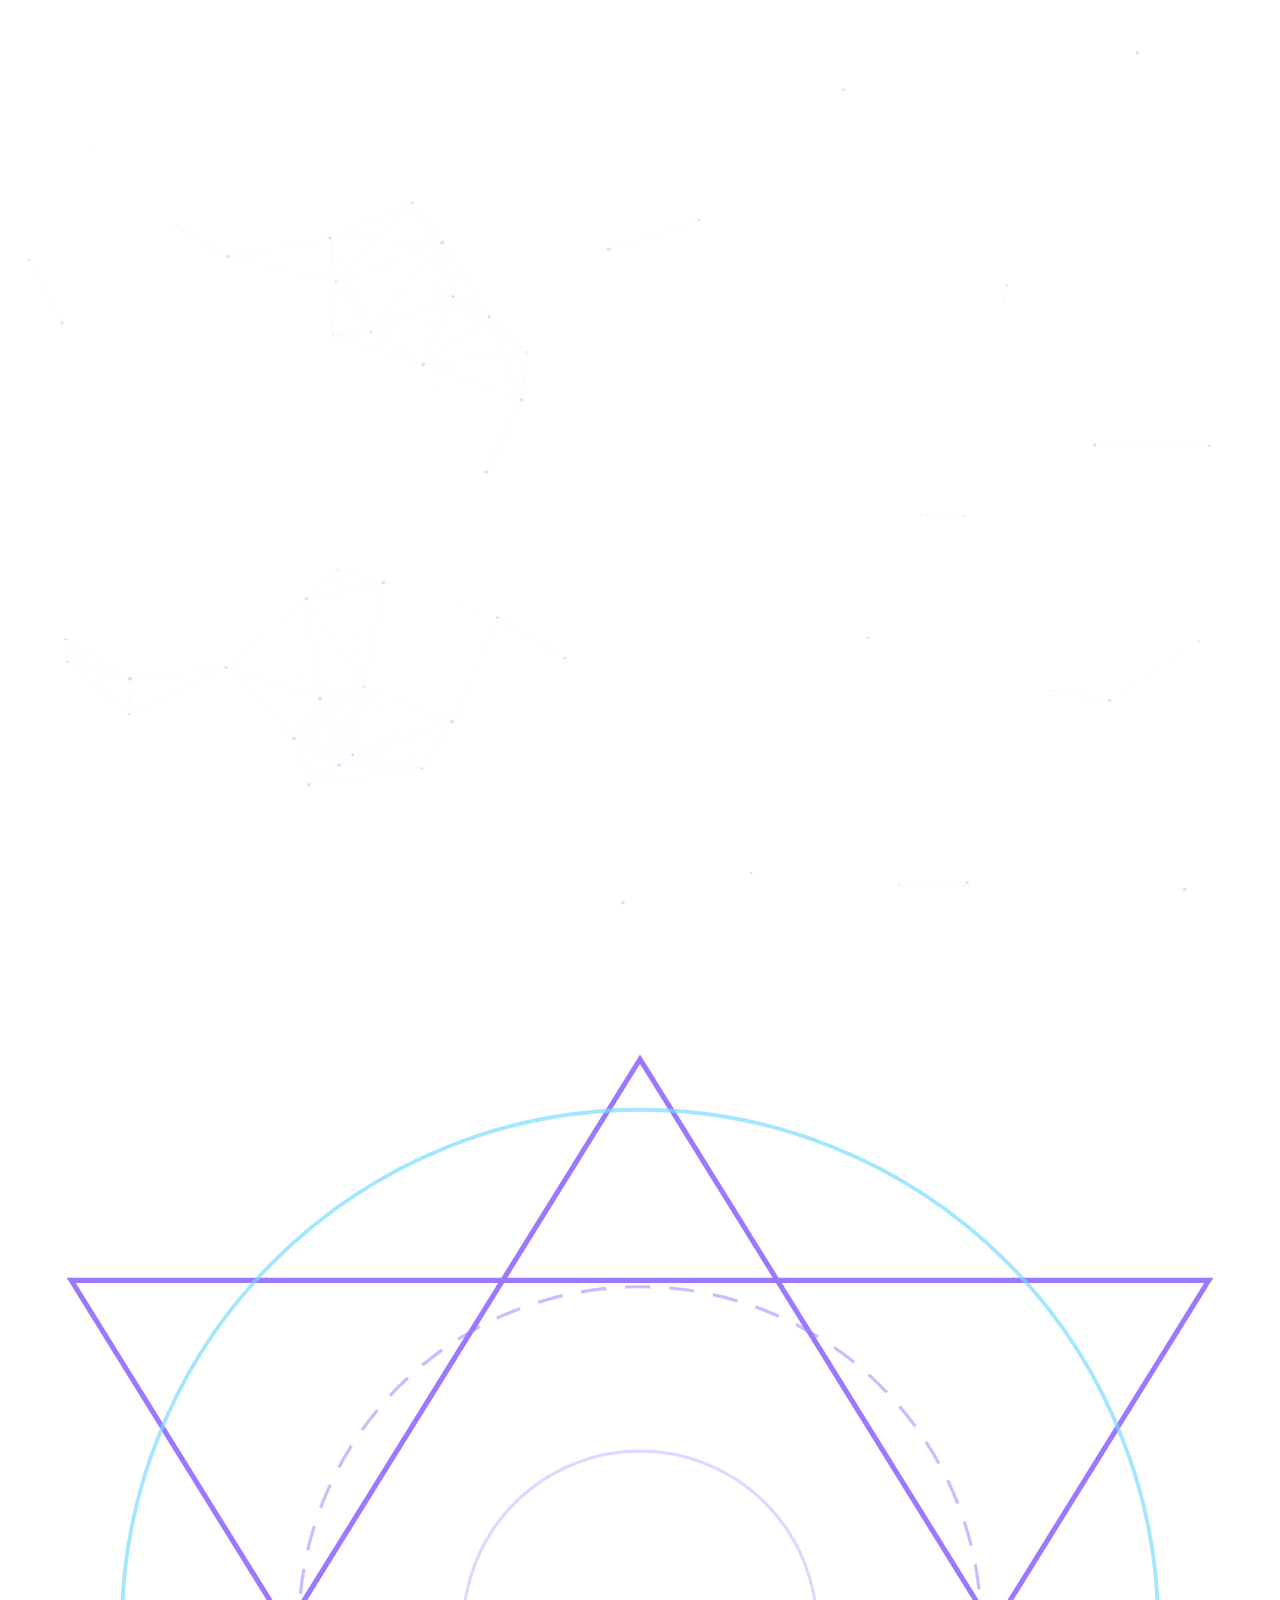
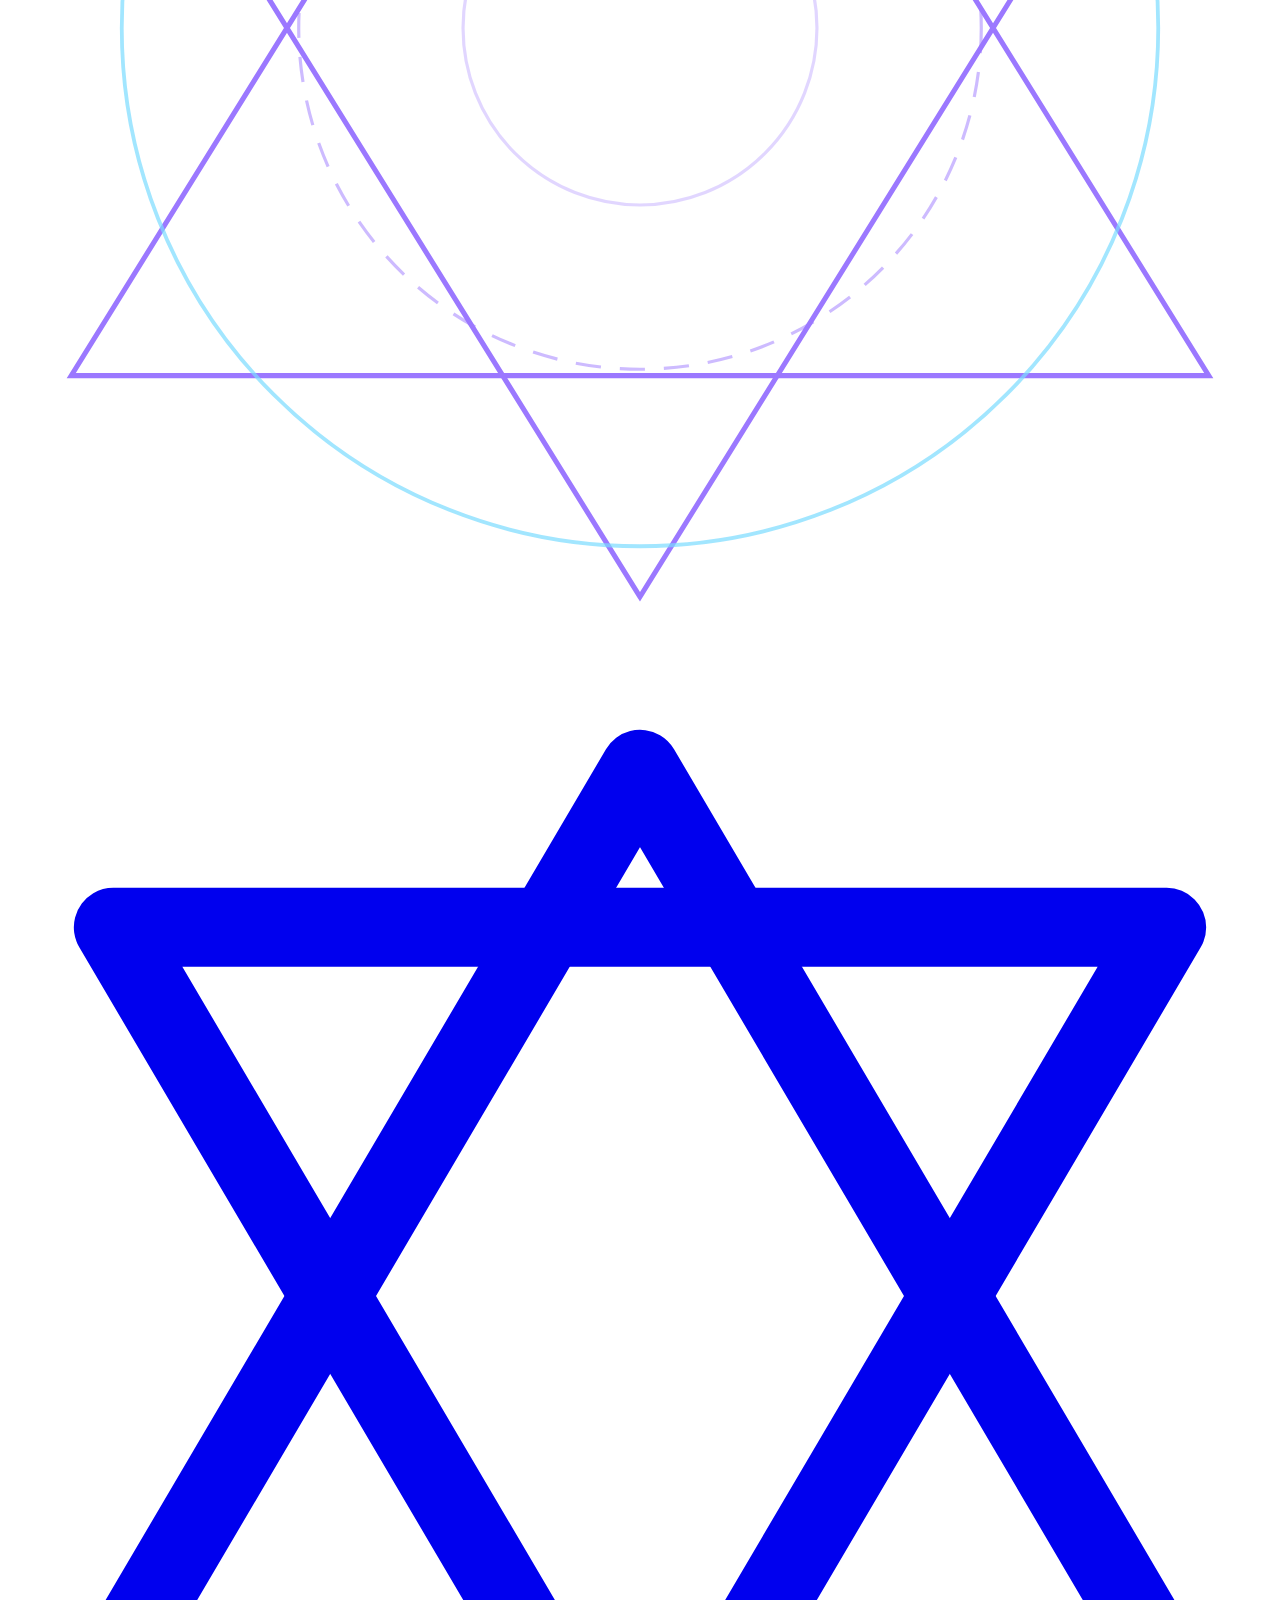
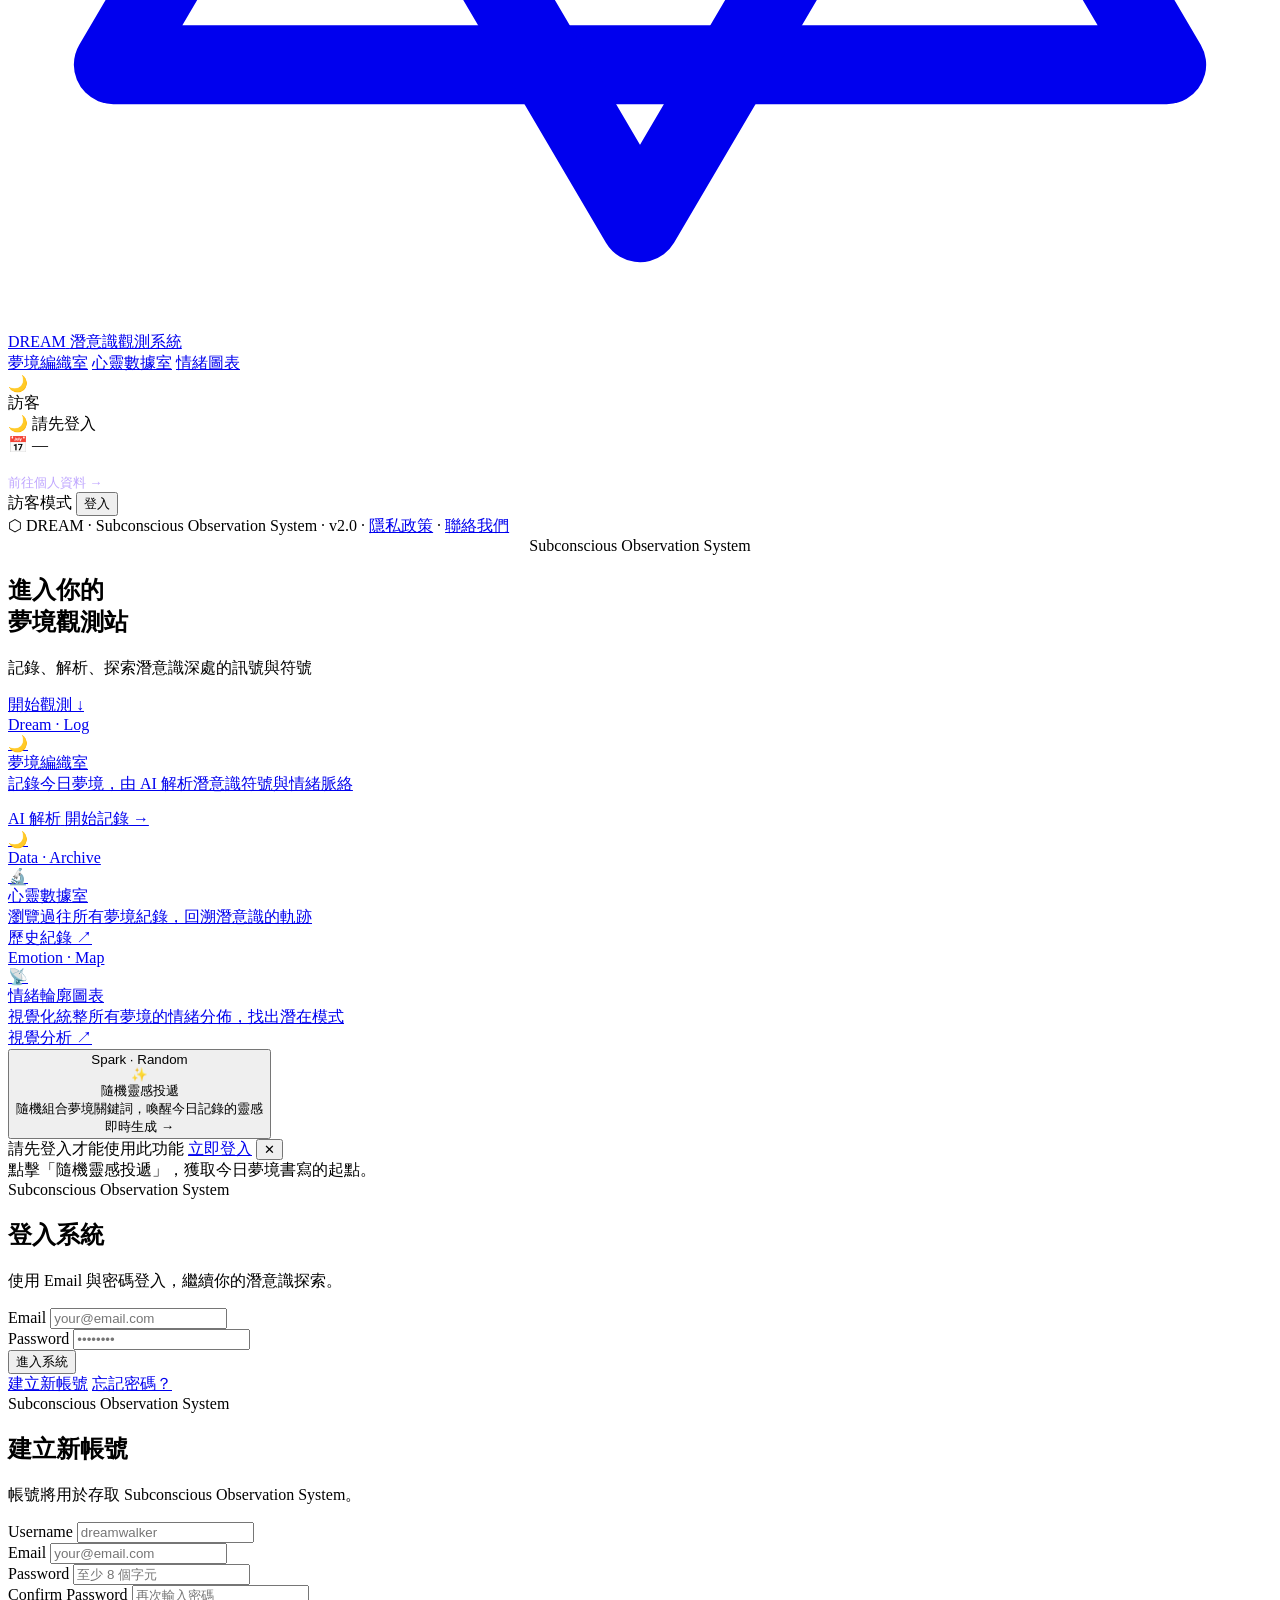
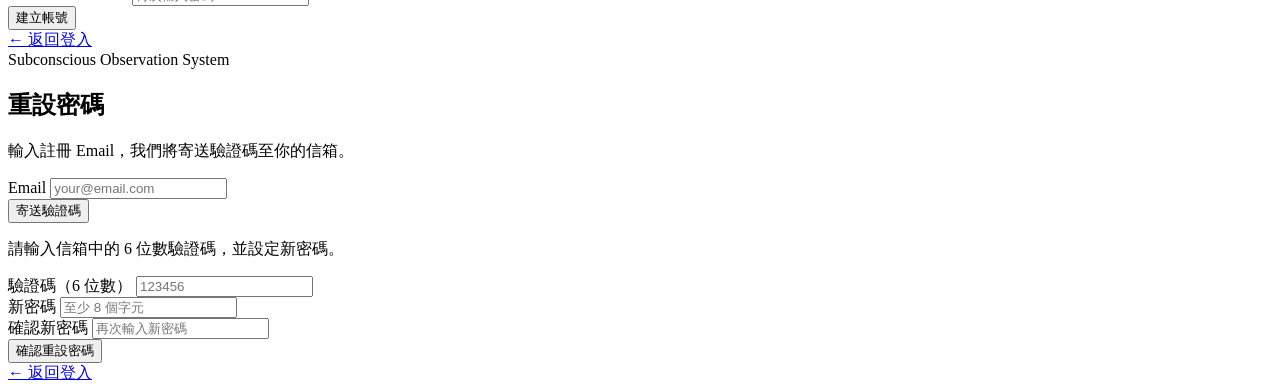
==== commit ca9aacb3: "新增個人介面與主介面互動效果" ====
--- a/templates/index.html
+++ b/templates/index.html
@@ -30,7 +30,7 @@
 
     <!-- 頂部導航列 -->
     <header class="top-navbar" role="banner">
-        <a href="/" class="nav-logo" aria-label="回到首頁">
+        <a href="/" class="nav-logo active" aria-label="回到首頁" id="navLogo">
             <svg class="nav-logo-icon" viewBox="0 0 24 24" fill="none" aria-hidden="true">
                 <polygon points="12,2 22,19 2,19" fill="none" stroke="currentColor" stroke-width="1.5" stroke-linejoin="round"/>
                 <polygon points="12,22 2,5 22,5" fill="none" stroke="currentColor" stroke-width="1.5" stroke-linejoin="round"/>
@@ -44,9 +44,28 @@
             <a href="/capsule" class="nav-link">情緒圖表</a>
         </nav>
         <div id="topAuthArea" class="top-auth-area" role="navigation" aria-label="帳號管理">
-            <span id="topUserName" class="top-user-name" aria-live="polite">訪客模式</span>
-            <button id="topLoginButton" class="top-login-button" aria-label="登入帳號">登入</button>
+    <div class="nav-avatar-link" id="navAvatarWrapper" title="帳號選單" aria-label="帳號選單" style="cursor:pointer;">
+        <div id="navAvatarInner" class="nav-avatar-inner">?</div>
+
+        <!-- 下拉選單：登入後顯示 dashboard 資訊 -->
+        <div class="user-dropdown" id="userDropdown">
+            <div class="user-dropdown-name" id="ddUsername">訪客</div>
+            <div class="user-dropdown-item">
+                <span class="db-icon">🌙</span>
+                <span id="dbDreamCount">載入中…</span>
+            </div>
+            <div class="user-dropdown-item">
+                <span class="db-icon">📅</span>
+                <span id="dbLastDate">—</span>
+            </div>
+            <div class="user-dropdown-item" style="margin-top:8px; border-top:1px solid rgba(255,255,255,0.06); padding-top:10px;">
+                <a href="/profile" style="color:rgba(180,150,255,0.85); text-decoration:none; font-size:0.82rem;">前往個人資料 →</a>
+            </div>
         </div>
+        </div>
+        <span id="topUserName" class="top-user-name" aria-live="polite">訪客模式</span>
+        <button id="topLoginButton" class="top-login-button" aria-label="登入帳號">登入</button>
+    </div>
     </header>
 
     <!-- 頁尾 -->
@@ -70,31 +89,37 @@
         <section id="hall" class="panel active visible" aria-label="主頁大廳">
             <div class="hall-wrap">
 
-                <!-- 登入後顯示的 Dashboard 資訊條 -->
-                <div id="dashboardBar" class="dashboard-bar" style="display:none;" aria-live="polite">
-                    <div class="db-item">
-                        <span class="db-icon">👤</span>
-                        <span id="dbUsername" class="db-label"></span>
+                <div style="display:flex; flex-direction:column; align-items:center; gap:10px;">
+                    <div id="dashboardBar" class="dashboard-bar" style="display:none;" aria-live="polite">
+                        <div class="db-item">
+                            <span class="db-icon">👤</span>
+                            <span id="dbUsername" class="db-label"></span>
+                        </div>
+                        <div class="db-divider"></div>
+                        <div class="db-item">
+                            <span class="db-icon">🌙</span>
+                            <span id="dbDreamCount2" class="db-label">載入中…</span>
+                        </div>
+                        <div class="db-divider"></div>
+                        <div class="db-item">
+                            <span class="db-icon">📅</span>
+                            <span id="dbLastDate2" class="db-label">—</span>
+                        </div>
                     </div>
-                    <div class="db-divider"></div>
-                    <div class="db-item">
-                        <span class="db-icon">🌙</span>
-                        <span id="dbDreamCount" class="db-label">載入中…</span>
-                    </div>
-                    <div class="db-divider"></div>
-                    <div class="db-item">
-                        <span class="db-icon">📅</span>
-                        <span id="dbLastDate" class="db-label">—</span>
+
+                    <div class="hall-eyebrow" aria-hidden="true">
+                        <div class="eyebrow-dot"></div>
+                        Subconscious Observation System
                     </div>
                 </div>
 
-                <div class="hall-eyebrow" aria-hidden="true">
-                    <div class="eyebrow-dot"></div>
-                    Subconscious Observation System
-                </div>
-
                 <h1 class="hall-title">進入你的<br><span>夢境觀測站</span></h1>
                 <p class="hall-sub">記錄、解析、探索潛意識深處的訊號與符號</p>
+
+                <a href="#feature-cards" class="hero-cta" id="heroCta">
+                    開始觀測
+                    <span class="hero-cta-arrow">↓</span>
+                </a>
 
                 <div class="title-deco" aria-hidden="true">
                     <div class="dl"></div>
@@ -102,22 +127,29 @@
                     <div class="dr"></div>
                 </div>
 
-                <div class="action-grid" role="list">
-
-                    <!-- 夢境編織室 -->
-                    <a href="/weaver" class="action-card c-purple" role="listitem">
-                        <span class="card-tag">Dream · Log</span>
-                        <div class="card-icon" aria-hidden="true">🌙</div>
-                        <div class="card-title">夢境編織室</div>
-                        <div class="card-desc">記錄今日夢境，由 AI 解析潛意識符號與情緒脈絡</div>
-                        <div class="card-footer">
-                            <span class="card-badge">AI 解析</span>
-                            <span class="card-arrow" aria-hidden="true">↗</span>
+                <div class="action-grid" role="list" id="feature-cards">
+
+                    <!-- 夢境編織室：主 CTA，橫跨全寬 -->
+                    <a href="/weaver" class="action-card c-purple card-hero" role="listitem">
+                        <div class="card-glow-spot"></div>
+                        <div class="card-hero-inner">
+                            <div>
+                                <span class="card-tag">Dream · Log</span>
+                                <div class="card-icon" aria-hidden="true">🌙</div>
+                                <div class="card-title">夢境編織室</div>
+                                <div class="card-desc">記錄今日夢境，由 AI 解析潛意識符號與情緒脈絡</div>
+                                <div class="card-footer" style="margin-top:14px;">
+                                    <span class="card-badge">AI 解析</span>
+                                    <span class="card-cta-label">開始記錄 →</span>
+                                </div>
+                            </div>
+                            <div class="card-hero-glow" aria-hidden="true">🌙</div>
                         </div>
                     </a>
 
                     <!-- 心靈數據室 -->
-                    <a href="/data" class="action-card c-cyan" role="listitem">
+                    <a href="/data" class="action-card c-cyan" role="listitem" data-auth-required>
+                        <div class="card-glow-spot"></div>
                         <span class="card-tag">Data · Archive</span>
                         <div class="card-icon" aria-hidden="true">🔬</div>
                         <div class="card-title">心靈數據室</div>
@@ -130,6 +162,7 @@
 
                     <!-- 情緒輪廓圖表 -->
                     <a href="/capsule" class="action-card c-pink" role="listitem">
+                        <div class="card-glow-spot"></div>
                         <span class="card-tag">Emotion · Map</span>
                         <div class="card-icon" aria-hidden="true">📡</div>
                         <div class="card-title">情緒輪廓圖表</div>
@@ -142,21 +175,31 @@
 
                     <!-- 隨機靈感投遞 -->
                     <button
-                        id="inspireBtn"
-                        class="action-card c-gold"
-                        role="listitem"
-                        aria-label="點擊獲取隨機夢境靈感"
-                    >
-                        <span class="card-tag">Spark · Random</span>
-                        <div class="card-icon" aria-hidden="true">✨</div>
-                        <div class="card-title">隨機靈感投遞</div>
-                        <div class="card-desc">隨機組合夢境關鍵詞，喚醒今日記錄的靈感</div>
-                        <div class="card-footer">
-                            <span class="card-badge">即時生成</span>
-                            <span class="card-arrow" aria-hidden="true">→</span>
-                        </div>
-                    </button>
-
+                    id="inspireBtn"
+                    class="action-card c-gold"
+                    role="listitem"
+                    aria-label="點擊獲取隨機夢境靈感"
+                >
+                    <div class="card-glow-spot"></div>
+                    <span class="card-tag">Spark · Random</span>
+                    <div class="card-icon" aria-hidden="true">✨</div>
+                    <div class="card-title">隨機靈感投遞</div>
+                    <div class="card-desc">隨機組合夢境關鍵詞，喚醒今日記錄的靈感</div>
+                    <div class="card-footer">
+                        <span class="card-badge">即時生成</span>
+                        <span class="card-arrow" aria-hidden="true">→</span>
+                    </div>
+                </button>
+
+                <!-- 靈感輸出：移到卡片正下方，視覺上仍是獨立區塊但更貼近卡片 -->
+
+                </div>
+
+                <!-- 訪客 Toast -->
+                <div id="authToast" class="auth-toast" role="alert" aria-live="assertive">
+                    <span id="authToastMsg">請先登入才能使用此功能</span>
+                    <a href="#login" class="auth-toast-btn" id="authToastBtn">立即登入</a>
+                    <button class="auth-toast-close" id="authToastClose" aria-label="關閉">✕</button>
                 </div>
 
                 <!-- 靈感輸出 -->
@@ -507,41 +550,55 @@
 
         /* Dashboard 資訊條（登入後顯示） */
         async function updateDashboard() {
-            const bar = document.getElementById('dashboardBar');
-            if (!bar) return;
-            if (!currentUser) { bar.style.display = 'none'; return; }
-
+        const ddName = document.getElementById('ddUsername');
+        if (!ddName) return;
+        if (!currentUser) {
+            ddName.textContent = '訪客';
+            document.getElementById('dbDreamCount').textContent = '請先登入';
+            document.getElementById('dbLastDate').textContent = '—';
+            return;
+        }
+
+        ddName.textContent = currentUser.username || currentUser.email;
+
+        // 新增：同步顯示頂部膠囊狀態列
+        const bar = document.getElementById('dashboardBar');
+        if (bar) {
+            bar.style.display = 'flex';
             document.getElementById('dbUsername').textContent = currentUser.username || currentUser.email;
-            bar.style.display = 'flex';
-
-            try {
-                const res = await fetch(`${API_BASE}/emotion-data`);
-                const data = await res.json();
-                if (data.success) {
-                    const mapping = data.mapping || {};
-                    // 用 snippet 去重：同一則夢可能出現在多個情緒 key 下，要避免重複計數
-                    const seen = new Set();
-                    let latestDate = null;
-                    Object.values(mapping).forEach(list => {
-                        list.forEach(d => {
-                            const key = `${d.date}|${d.snippet}`;
-                            if (!seen.has(key)) {
-                                seen.add(key);
-                                if (d.date && (!latestDate || d.date > latestDate)) {
-                                    latestDate = d.date;
-                                }
+        }
+
+        try {
+            const res = await fetch(`${API_BASE}/emotion-data`);
+            const data = await res.json();
+            if (data.success) {
+                const mapping = data.mapping || {};
+                const seen = new Set();
+                let latestDate = null;
+                Object.values(mapping).forEach(list => {
+                    list.forEach(d => {
+                        const key = `${d.date}|${d.snippet}`;
+                        if (!seen.has(key)) {
+                            seen.add(key);
+                            if (d.date && (!latestDate || d.date > latestDate)) {
+                                latestDate = d.date;
                             }
-                        });
+                        }
                     });
-                    const count = seen.size;
-                    document.getElementById('dbDreamCount').textContent = count ? `已記錄 ${count} 則夢境` : '尚無紀錄';
-                    document.getElementById('dbLastDate').textContent = latestDate ? `最近：${latestDate}` : '—';
-                }
-            } catch(e) {
-                document.getElementById('dbDreamCount').textContent = '前往心靈數據室查看';
-                document.getElementById('dbLastDate').textContent = '—';
-            }
-        }
+                });
+                const count = seen.size;
+                document.getElementById('dbDreamCount').textContent = count ? `已記錄 ${count} 則夢境` : '尚無紀錄';
+                document.getElementById('dbLastDate').textContent = latestDate ? `最近：${latestDate}` : '—';
+                const count2El = document.getElementById('dbDreamCount2');
+                const date2El = document.getElementById('dbLastDate2');
+                if (count2El) count2El.textContent = count ? `已記錄 ${count} 則夢境` : '尚無紀錄';
+                if (date2El) date2El.textContent = latestDate ? `最近：${latestDate}` : '—';
+            }
+        } catch(e) {
+            document.getElementById('dbDreamCount').textContent = '前往心靈數據室查看';
+            document.getElementById('dbLastDate').textContent = '—';
+        }
+    }
 
         /* 靈感關鍵詞庫 */
         const dreamKeywords = [
@@ -599,6 +656,34 @@
             ];
             const text = prompts[Math.floor(Math.random() * prompts.length)];
             typewrite(box, text);
+        });
+
+        /* ===== 訪客 Toast 攔截 ===== */
+        function showAuthToast() {
+            const toast = document.getElementById('authToast');
+            toast.classList.add('show');
+            // 3.5 秒後自動收起
+            clearTimeout(window._toastTimer);
+            window._toastTimer = setTimeout(() => toast.classList.remove('show'), 3500);
+        }
+
+        document.getElementById('authToastClose').addEventListener('click', () => {
+            document.getElementById('authToast').classList.remove('show');
+        });
+
+        document.getElementById('authToastBtn').addEventListener('click', () => {
+            document.getElementById('authToast').classList.remove('show');
+        });
+
+        // 攔截所有帶 data-auth-required 的卡片
+        document.querySelectorAll('[data-auth-required]').forEach(card => {
+            card.addEventListener('click', e => {
+                if (!currentUser) {
+                    e.preventDefault();
+                    showAuthToast();
+                }
+                // 已登入則正常跳頁
+            });
         });
 
         /* 頁面路由（含過場動畫）*/
@@ -799,19 +884,44 @@
             cnpw.addEventListener('input', check);
         }
 
-        /* 頂部按鈕 */
+        /* 頂部按鈕 + 頭像 */
         function updateTopButton() {
             const button = document.getElementById('topLoginButton');
             const nameLabel = document.getElementById('topUserName');
+            const avatarInner = document.getElementById('navAvatarInner');
 
             if (currentUser) {
                 nameLabel.textContent = currentUser.username ? `Hello, ${currentUser.username}` : '訪客模式';
                 button.textContent = '登出';
                 button.onclick = handleLogout;
+
+                // 嘗試從 /api/profile 拿大頭照
+                if (avatarInner) {
+                    fetch('/api/profile')
+                        .then(r => r.json())
+                        .then(data => {
+                            if (data.success && data.profile) {
+                                const p = data.profile;
+                                if (p.avatar_path) {
+                                    avatarInner.innerHTML = `<img src="${p.avatar_path}" style="width:100%;height:100%;object-fit:cover;border-radius:50%;" alt="頭像">`;
+                                } else {
+                                    avatarInner.textContent = (p.username || '?')[0].toUpperCase();
+                                }
+                            }
+                        })
+                        .catch(() => {});
+                }
             } else {
                 nameLabel.textContent = '訪客模式';
                 button.textContent = '登入';
                 button.onclick = () => { window.location.hash = 'login'; };
+
+                // 訪客：讀 localStorage 的 emoji 頭像
+                if (avatarInner) {
+                    const guestEmoji = localStorage.getItem('guestAvatar') || '🌙';
+                    avatarInner.textContent = guestEmoji;
+                    avatarInner.style.fontSize = '1rem';
+                }
             }
         }
 
@@ -837,7 +947,32 @@
 
             setupPasswordMatchValidation();
             setupForgotPasswordValidation();
+            // ===== 頭像下拉選單開關 =====
+        const avatarWrapper = document.getElementById('navAvatarWrapper');
+        const userDropdown = document.getElementById('userDropdown');
+        if (avatarWrapper && userDropdown) {
+            avatarWrapper.addEventListener('click', (e) => {
+                e.stopPropagation();
+                userDropdown.classList.toggle('show');
+            });
+            document.addEventListener('click', () => {
+                userDropdown.classList.remove('show');
+            });
+        }
+
+        // ===== 卡片滑鼠光影跟隨 =====
+        document.querySelectorAll('.action-card').forEach(card => {
+            card.addEventListener('mousemove', (e) => {
+                const rect = card.getBoundingClientRect();
+                const x = ((e.clientX - rect.left) / rect.width) * 100;
+                const y = ((e.clientY - rect.top) / rect.height) * 100;
+                card.style.setProperty('--mx', `${x}%`);
+                card.style.setProperty('--my', `${y}%`);
+            });
         });
+    });
+
+        
 
         window.addEventListener('hashchange', routeFromHash);
     </script>
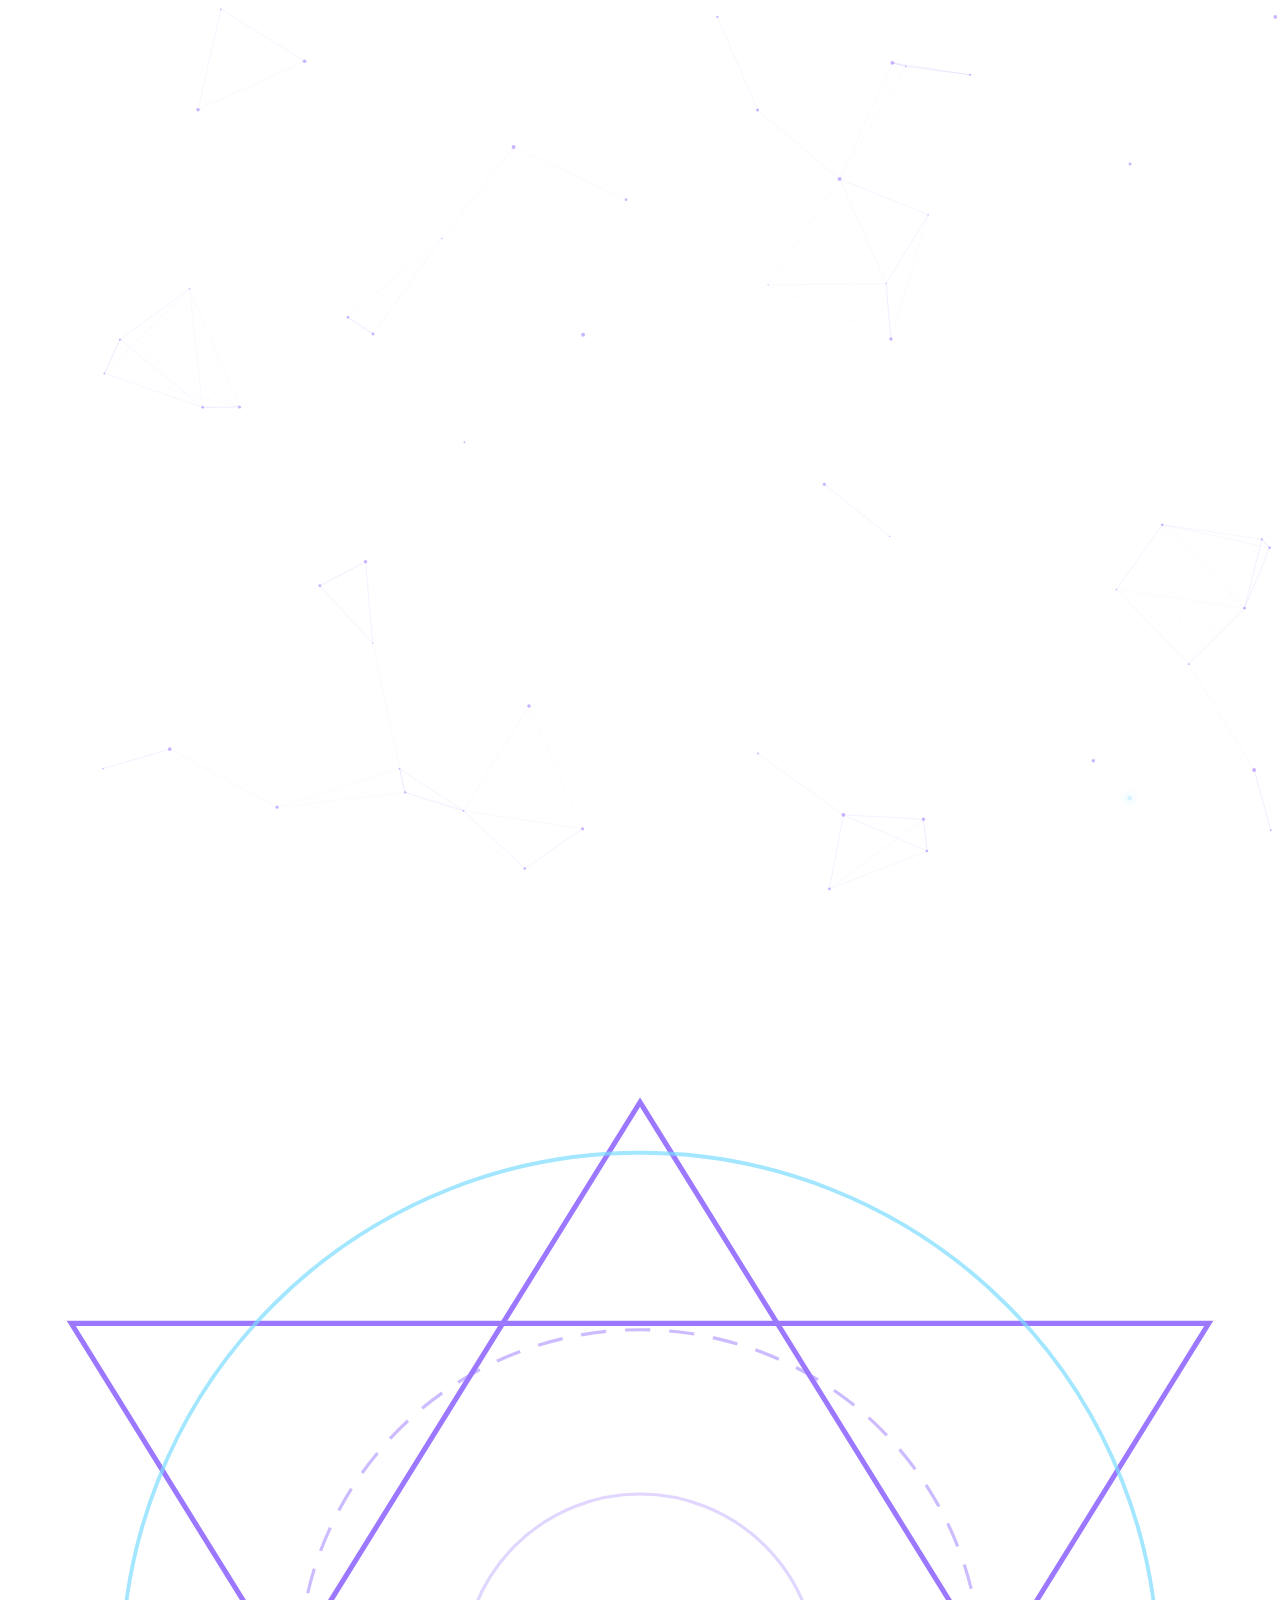
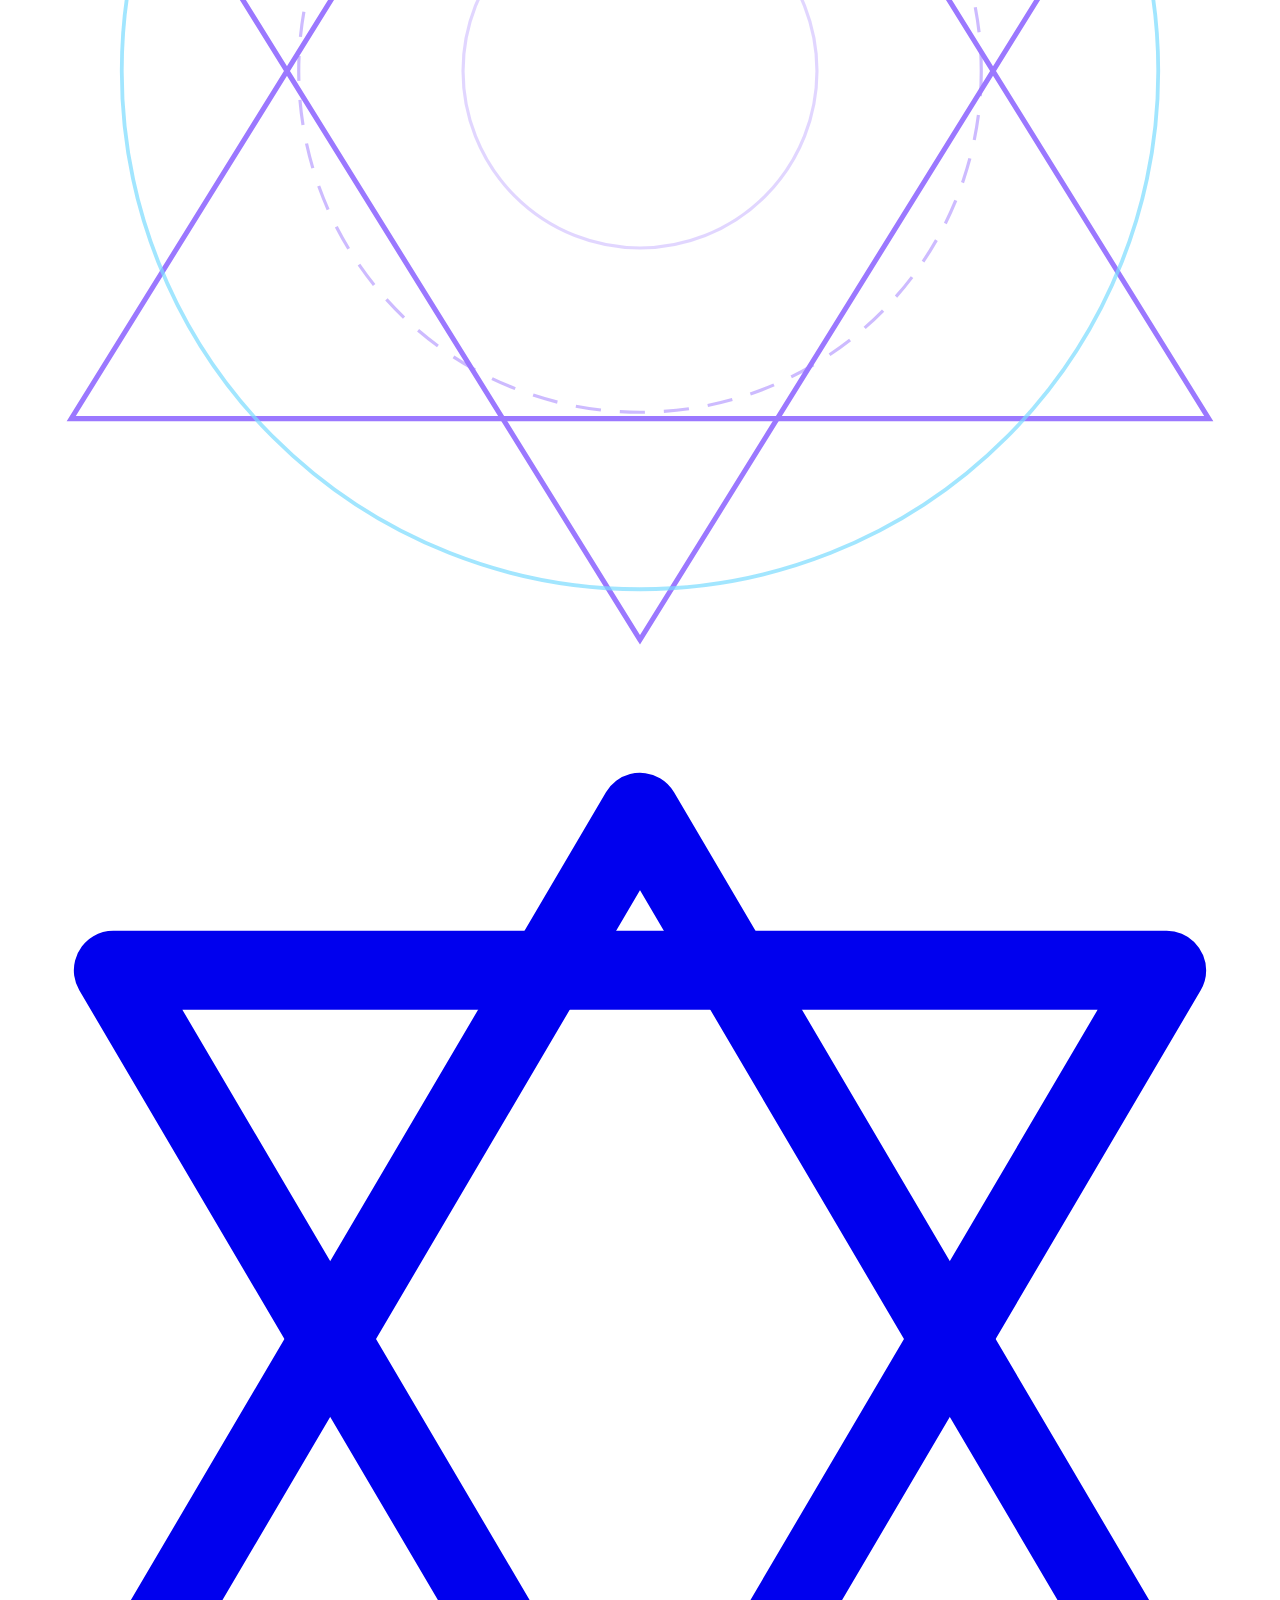
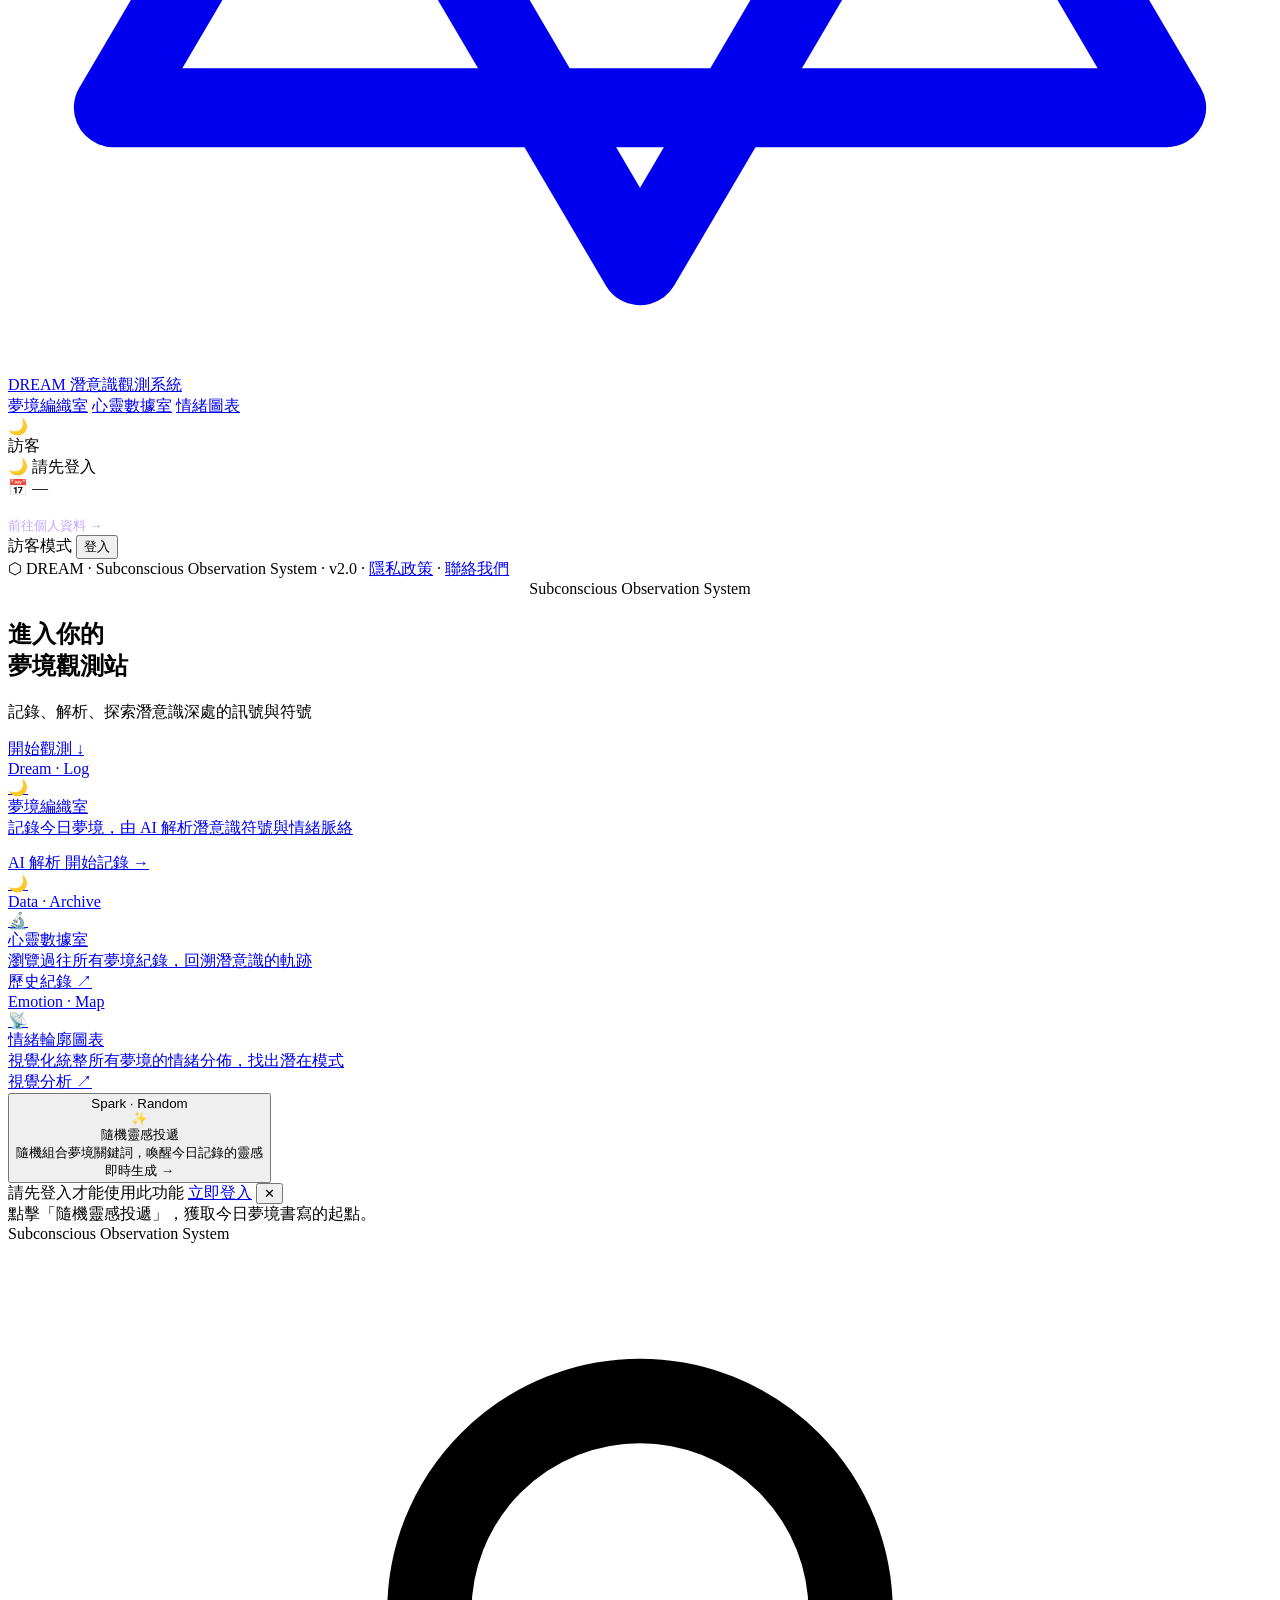
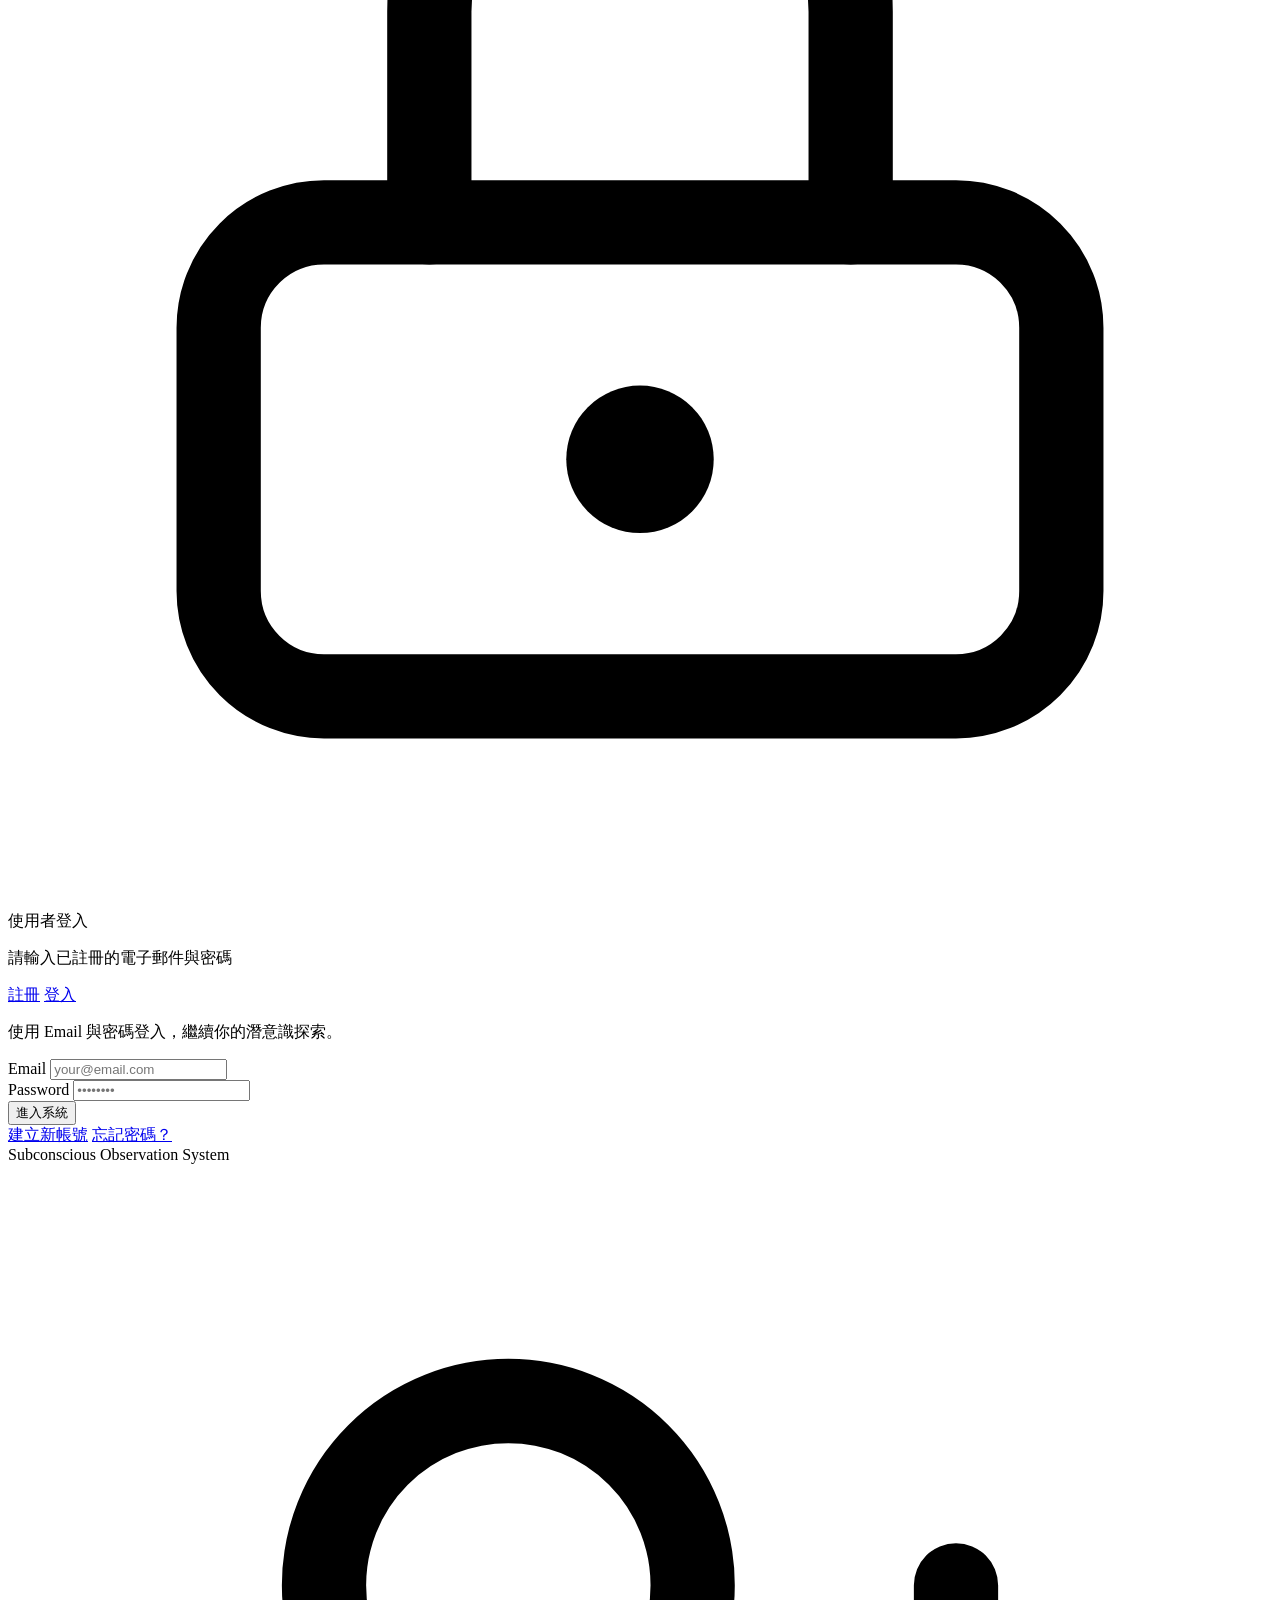
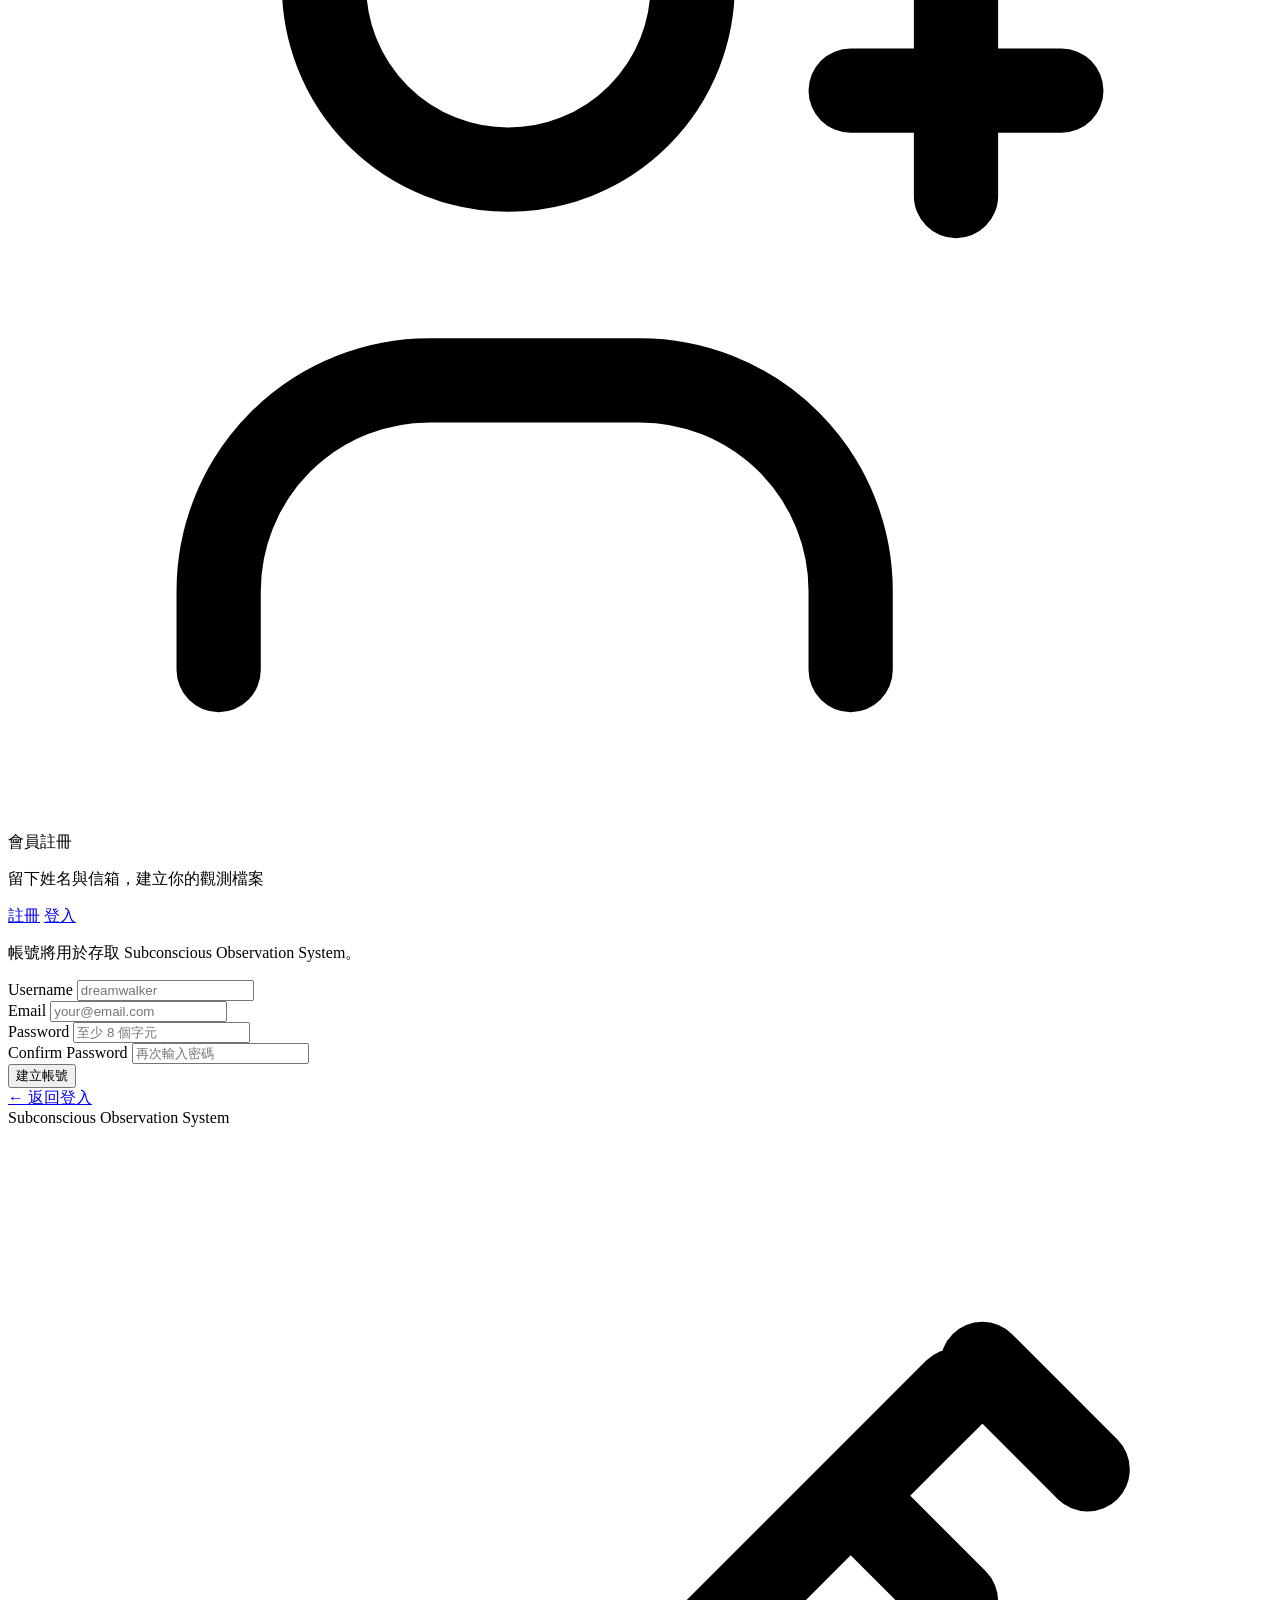
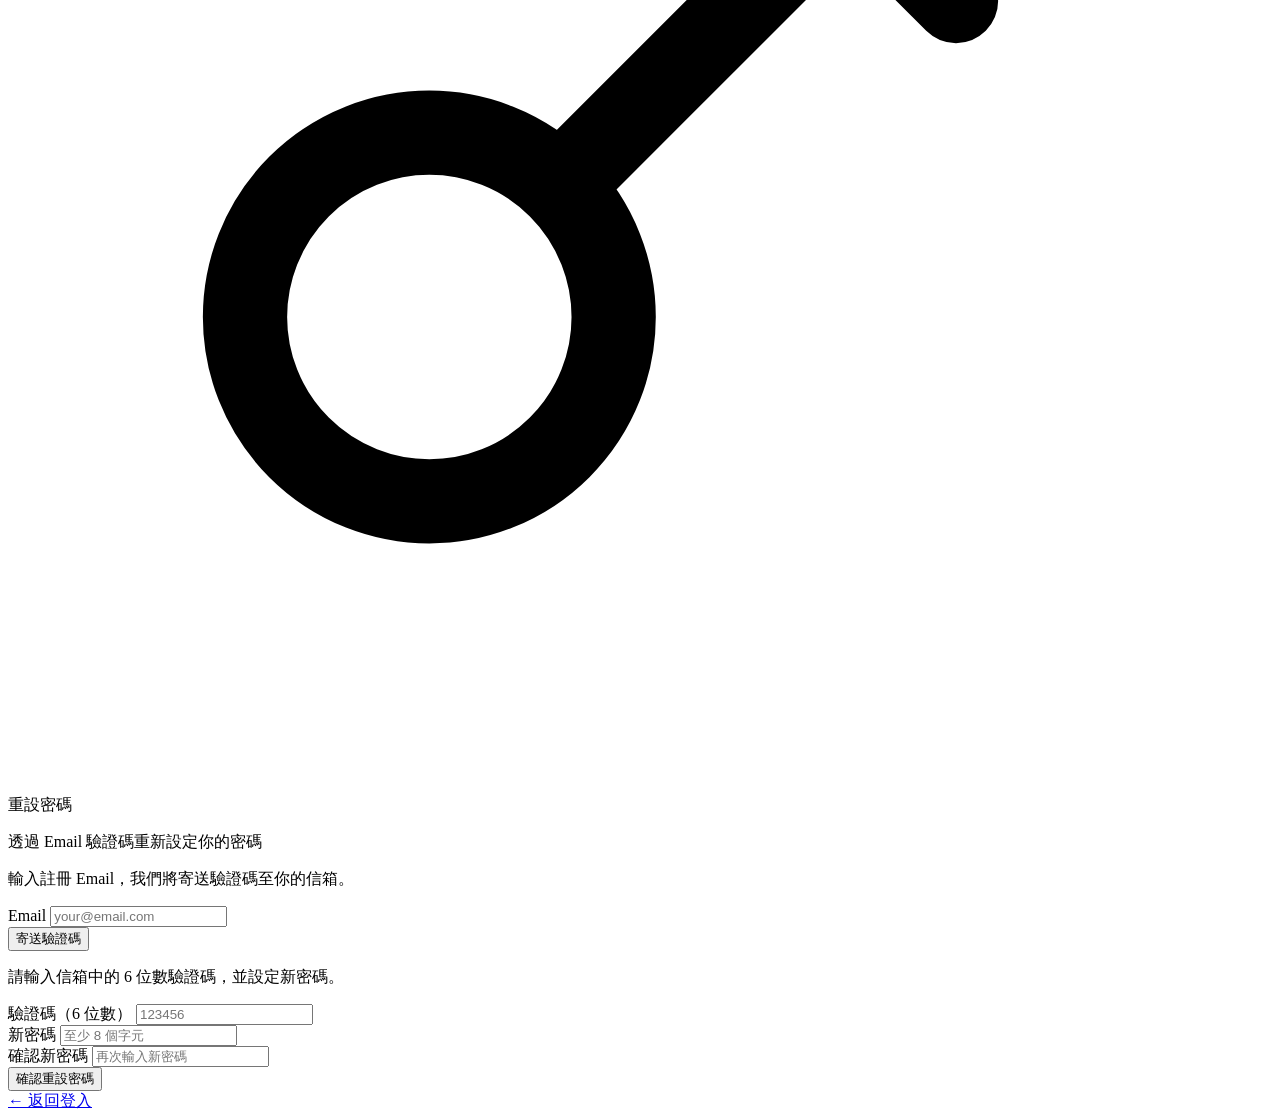
==== commit 5ca07ad5: "字體大小 背景動畫" ====
--- a/templates/index.html
+++ b/templates/index.html
@@ -221,8 +221,21 @@
             <div class="auth-wrap">
                 <div class="auth-panel">
                     <div class="auth-panel-eyebrow">Subconscious Observation System</div>
-                    <h2>登入系統</h2>
-                    <div class="auth-divider"></div>
+                    <div class="auth-icon-wrap">
+                        <div class="auth-icon-badge">
+                            <svg viewBox="0 0 24 24" fill="none" aria-hidden="true">
+                                <rect x="4" y="11" width="16" height="9" rx="2" stroke="currentColor" stroke-width="1.6"/>
+                                <path d="M8 11V7a4 4 0 0 1 8 0v4" stroke="currentColor" stroke-width="1.6" stroke-linecap="round"/>
+                                <circle cx="12" cy="15.5" r="1.4" fill="currentColor"/>
+                            </svg>
+                        </div>
+                    </div>
+                    <span class="auth-title">使用者登入</span>
+                    <p class="auth-subtitle">請輸入已註冊的電子郵件與密碼</p>
+                    <div class="auth-tabs">
+                        <a href="#signup" class="auth-tab">註冊</a>
+                        <a href="#login" class="auth-tab active">登入</a>
+                    </div>
                     <p class="form-note">使用 Email 與密碼登入，繼續你的潛意識探索。</p>
                     <form id="loginForm" class="auth-form" novalidate>
                         <div class="form-field">
@@ -263,8 +276,21 @@
             <div class="auth-wrap">
                 <div class="auth-panel">
                     <div class="auth-panel-eyebrow">Subconscious Observation System</div>
-                    <h2>建立新帳號</h2>
-                    <div class="auth-divider"></div>
+                    <div class="auth-icon-wrap">
+                        <div class="auth-icon-badge">
+                            <svg viewBox="0 0 24 24" fill="none" aria-hidden="true">
+                                <path d="M16 21v-1.5a4 4 0 0 0-4-4H8a4 4 0 0 0-4 4V21" stroke="currentColor" stroke-width="1.6" stroke-linecap="round" stroke-linejoin="round"/>
+                                <circle cx="9.5" cy="8" r="3.5" stroke="currentColor" stroke-width="1.6"/>
+                                <path d="M18 8v4M16 10h4" stroke="currentColor" stroke-width="1.6" stroke-linecap="round"/>
+                            </svg>
+                        </div>
+                    </div>
+                    <span class="auth-title">會員註冊</span>
+                    <p class="auth-subtitle">留下姓名與信箱，建立你的觀測檔案</p>
+                    <div class="auth-tabs">
+                        <a href="#signup" class="auth-tab active">註冊</a>
+                        <a href="#login" class="auth-tab">登入</a>
+                    </div>
                     <p class="form-note">帳號將用於存取 Subconscious Observation System。</p>
                     <form id="signupForm" class="auth-form" novalidate>
                         <div class="form-field">
@@ -327,7 +353,16 @@
             <div class="auth-wrap">
                 <div class="auth-panel">
                     <div class="auth-panel-eyebrow">Subconscious Observation System</div>
-                    <h2>重設密碼</h2>
+                    <div class="auth-icon-wrap">
+                        <div class="auth-icon-badge">
+                            <svg viewBox="0 0 24 24" fill="none" aria-hidden="true">
+                                <circle cx="8" cy="15" r="3.5" stroke="currentColor" stroke-width="1.6"/>
+                                <path d="M10.5 12.5 18 5M16 7l2 2M18.5 4.5l2 2" stroke="currentColor" stroke-width="1.6" stroke-linecap="round" stroke-linejoin="round"/>
+                            </svg>
+                        </div>
+                    </div>
+                    <span class="auth-title">重設密碼</span>
+                    <p class="auth-subtitle">透過 Email 驗證碼重新設定你的密碼</p>
                     <div class="auth-divider"></div>
 
                     <div id="forgotStage1" class="forgot-stage active">
@@ -453,7 +488,7 @@
                     for (let j = i + 1; j < nodes.length; j++) {
                         const d = dist(nodes[i], nodes[j]);
                         if (d < LINK_DIST) {
-                            const alpha = (1 - d / LINK_DIST) * 0.12;
+                            const alpha = (1 - d / LINK_DIST) * 0.35;
                             ctx.beginPath();
                             ctx.moveTo(nodes[i].x, nodes[i].y);
                             ctx.lineTo(nodes[j].x, nodes[j].y);
@@ -468,7 +503,7 @@
                 nodes.forEach(n => {
                     ctx.beginPath();
                     ctx.arc(n.x, n.y, n.r, 0, Math.PI * 2);
-                    ctx.fillStyle = 'rgba(180,150,255,0.35)';
+                    ctx.fillStyle = 'rgba(180,150,255,0.7)';
                     ctx.fill();
                 });
 
@@ -518,13 +553,13 @@
             for (let i = 0; i < 65; i++) {
                 const s = document.createElement('div');
                 s.className = 'st';
-                const sz = Math.random() * 1.6 + 0.5;
+                const sz = Math.random() * 2 + 1;
                 s.style.cssText = [
                     `width:${sz}px`,
                     `height:${sz}px`,
                     `left:${Math.random() * 100}%`,
                     `top:${Math.random() * 100}%`,
-                    `--peak:${0.25 + Math.random() * 0.5}`,
+                    `--peak:${0.5 + Math.random() * 0.5}`,
                     `animation-duration:${2.8 + Math.random() * 5}s`,
                     `animation-delay:-${Math.random() * 8}s`
                 ].join(';');
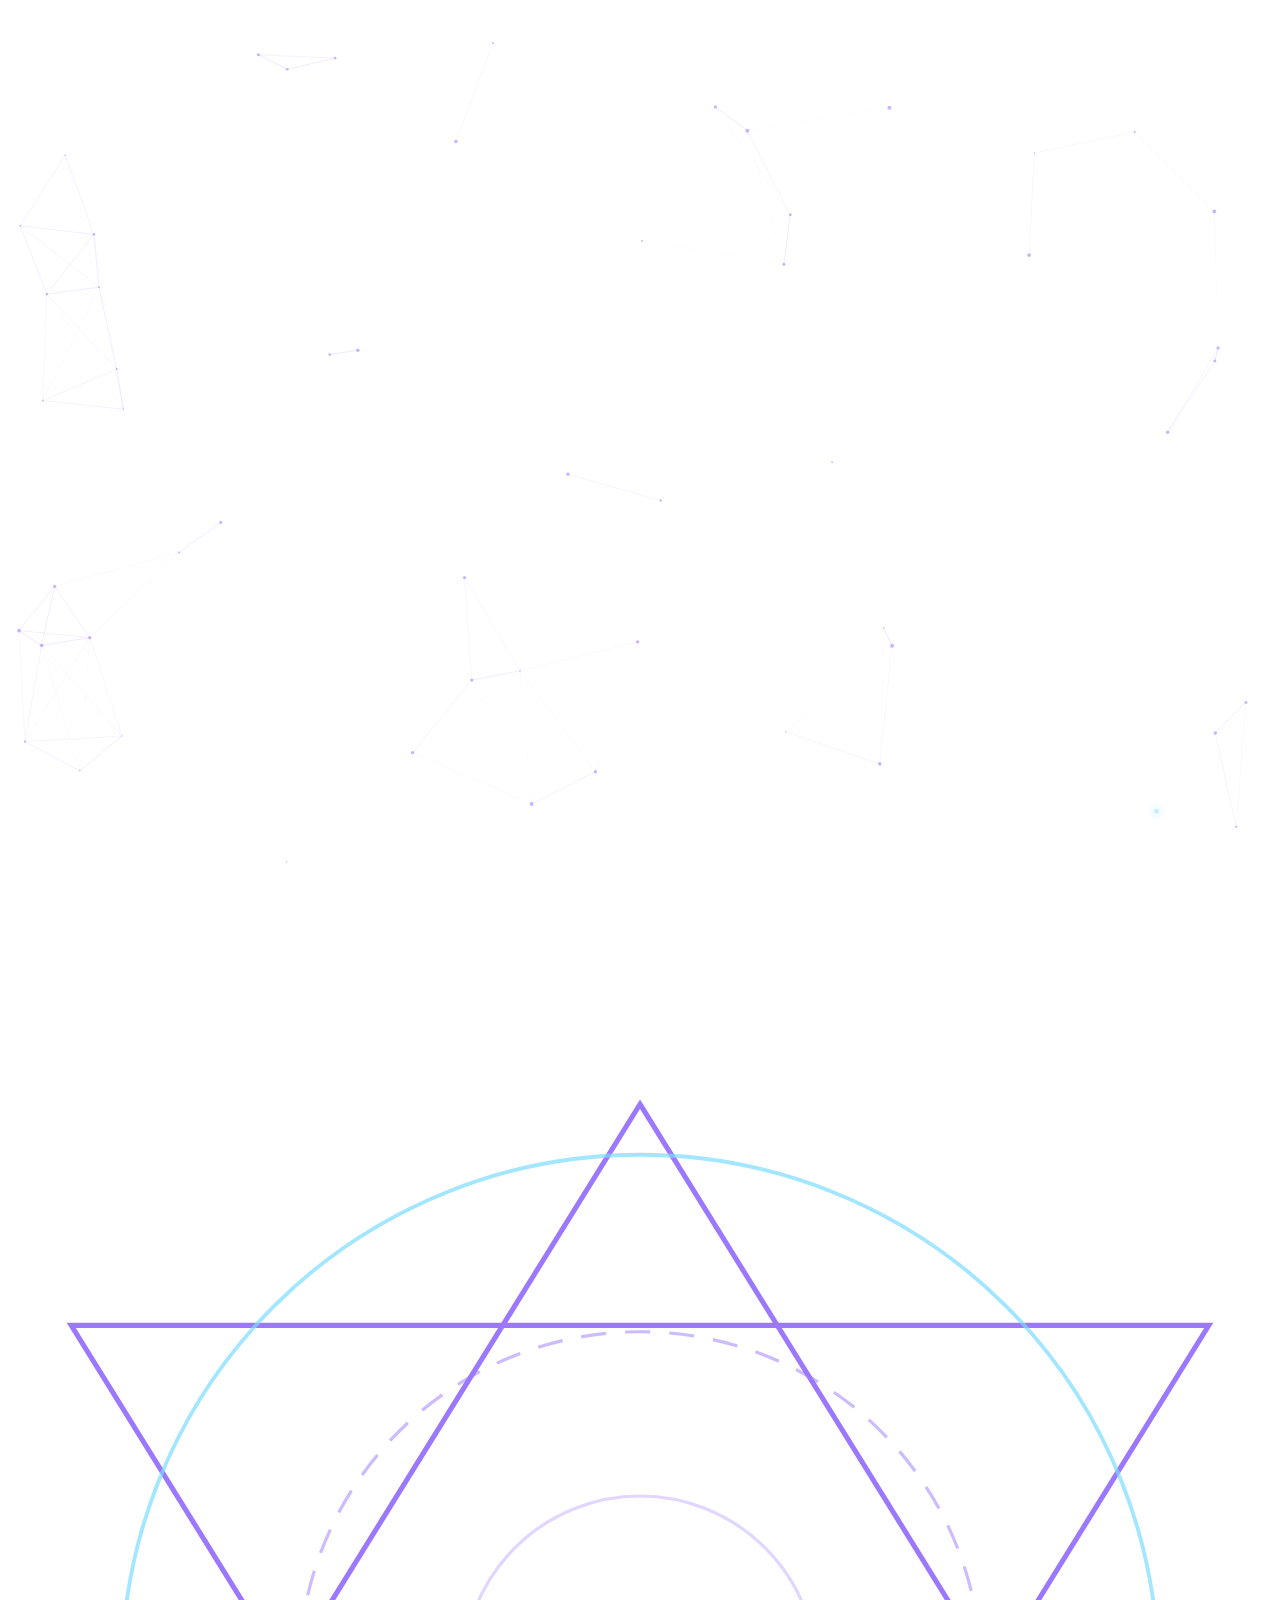
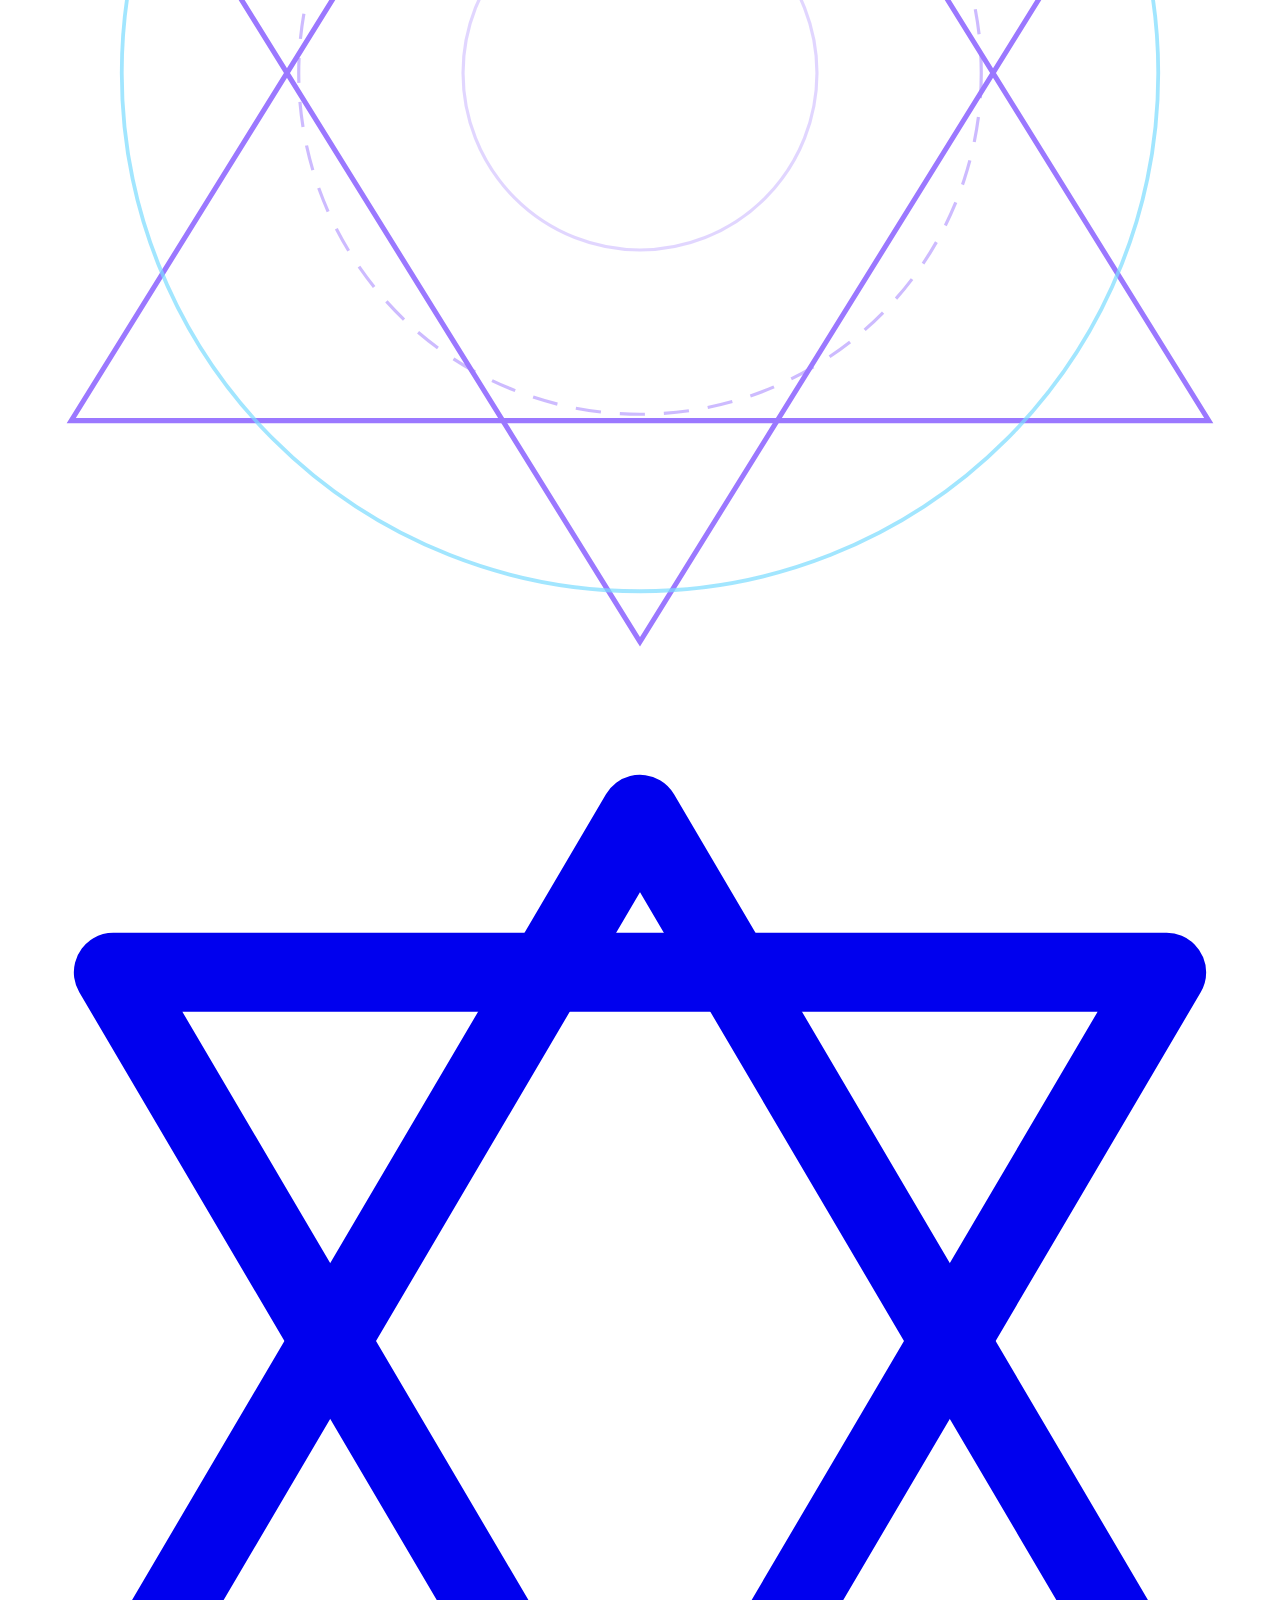
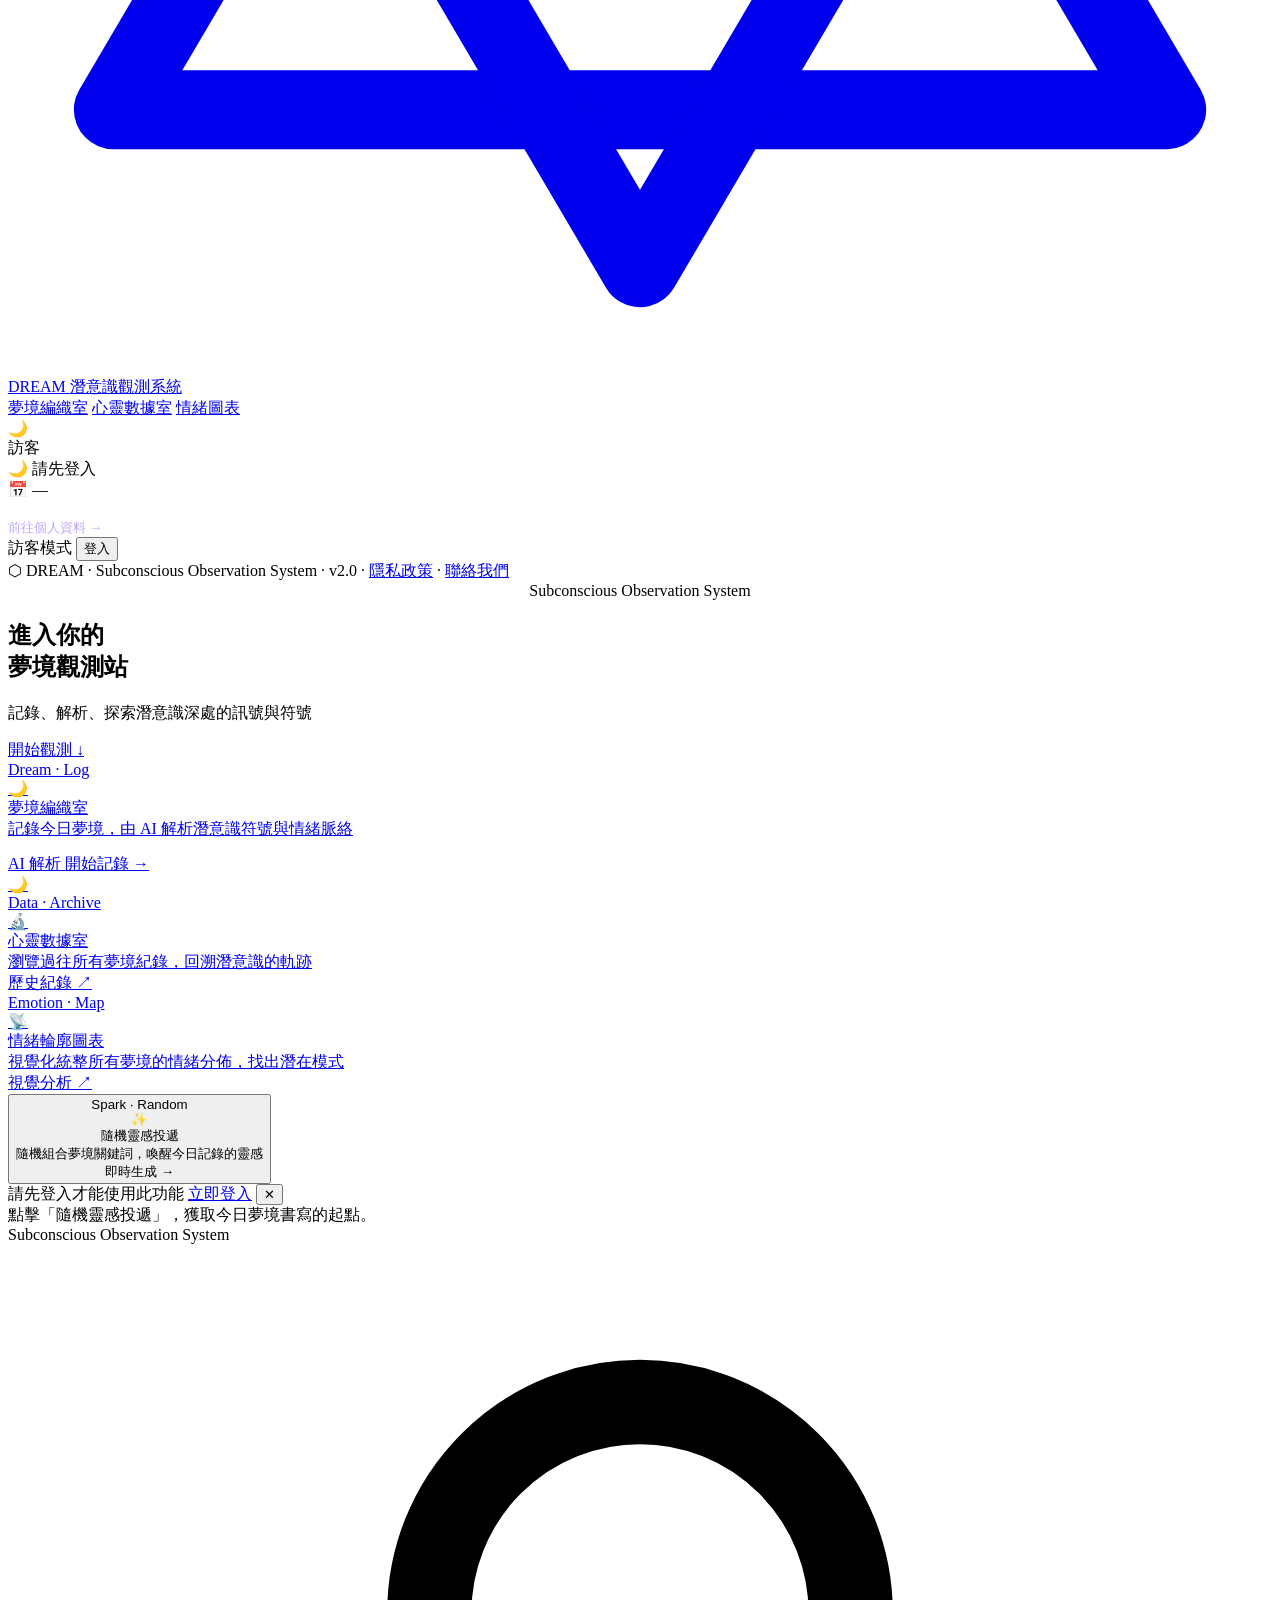
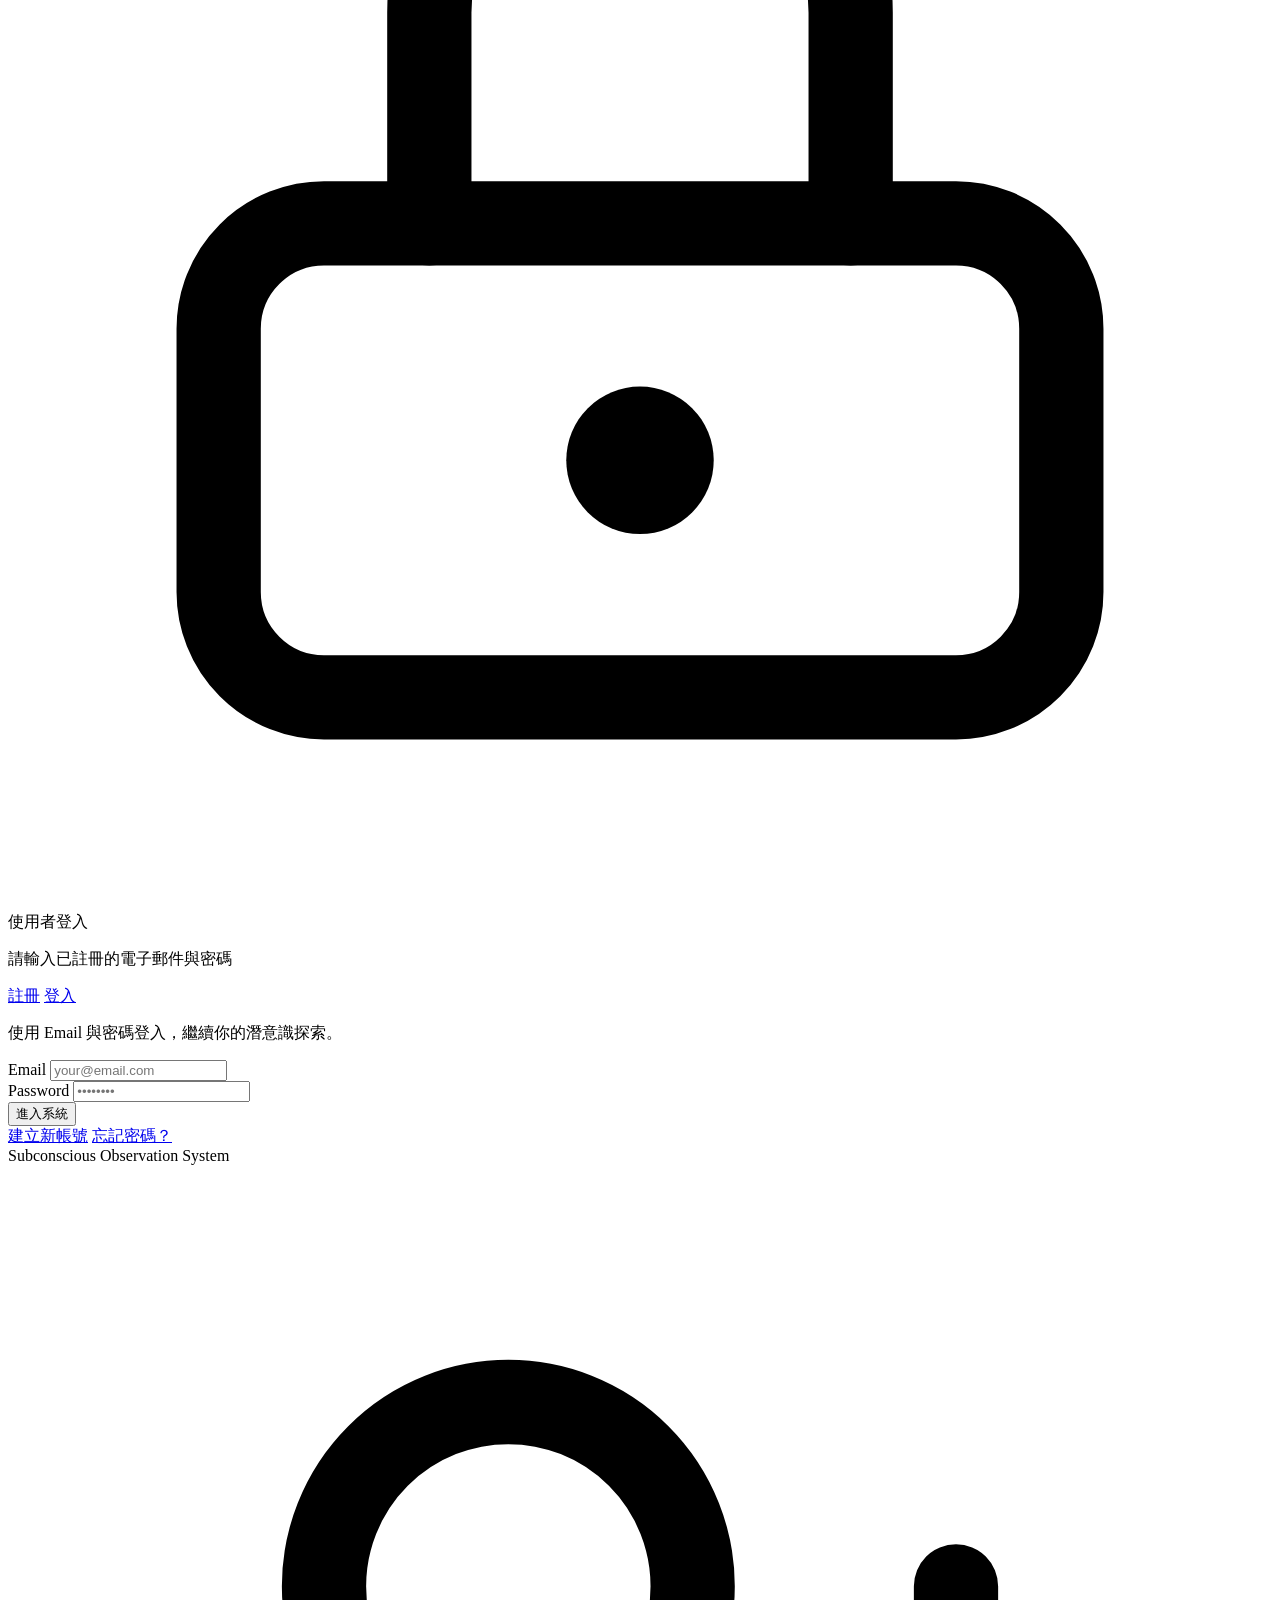
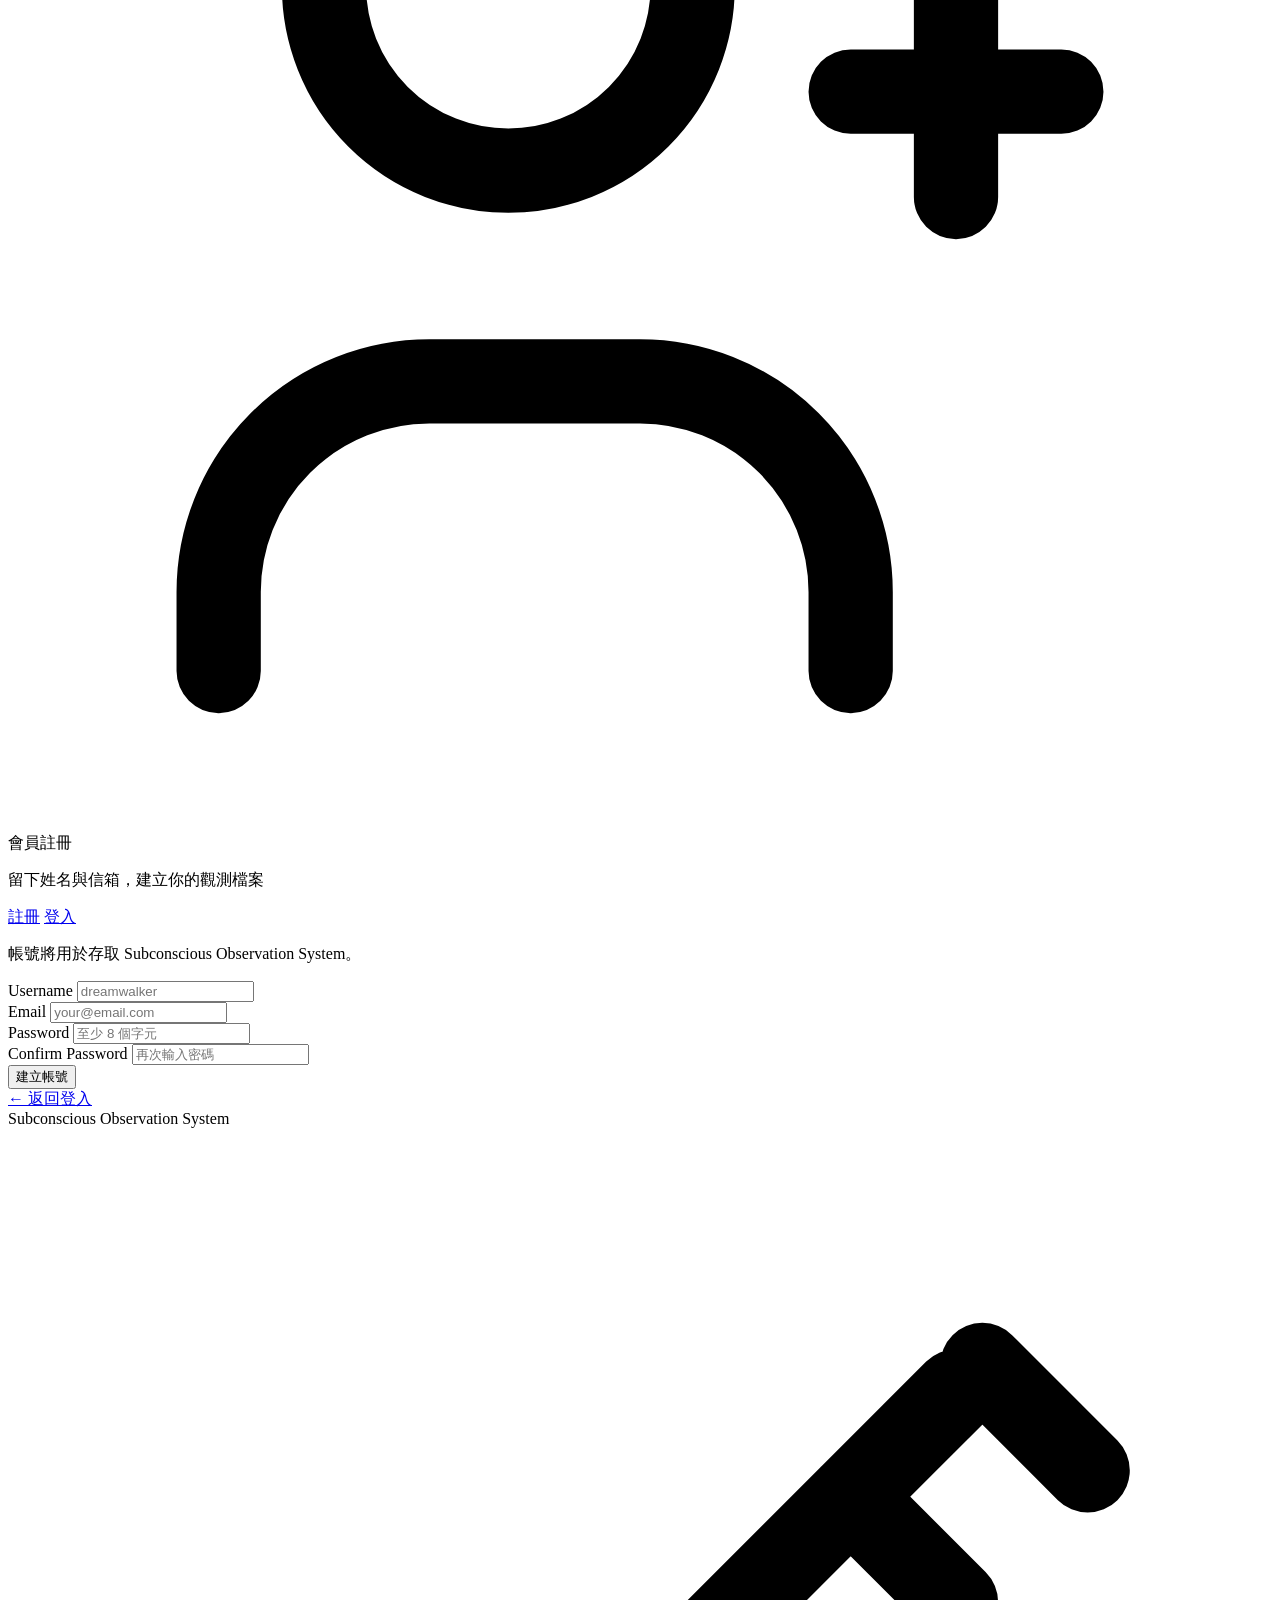
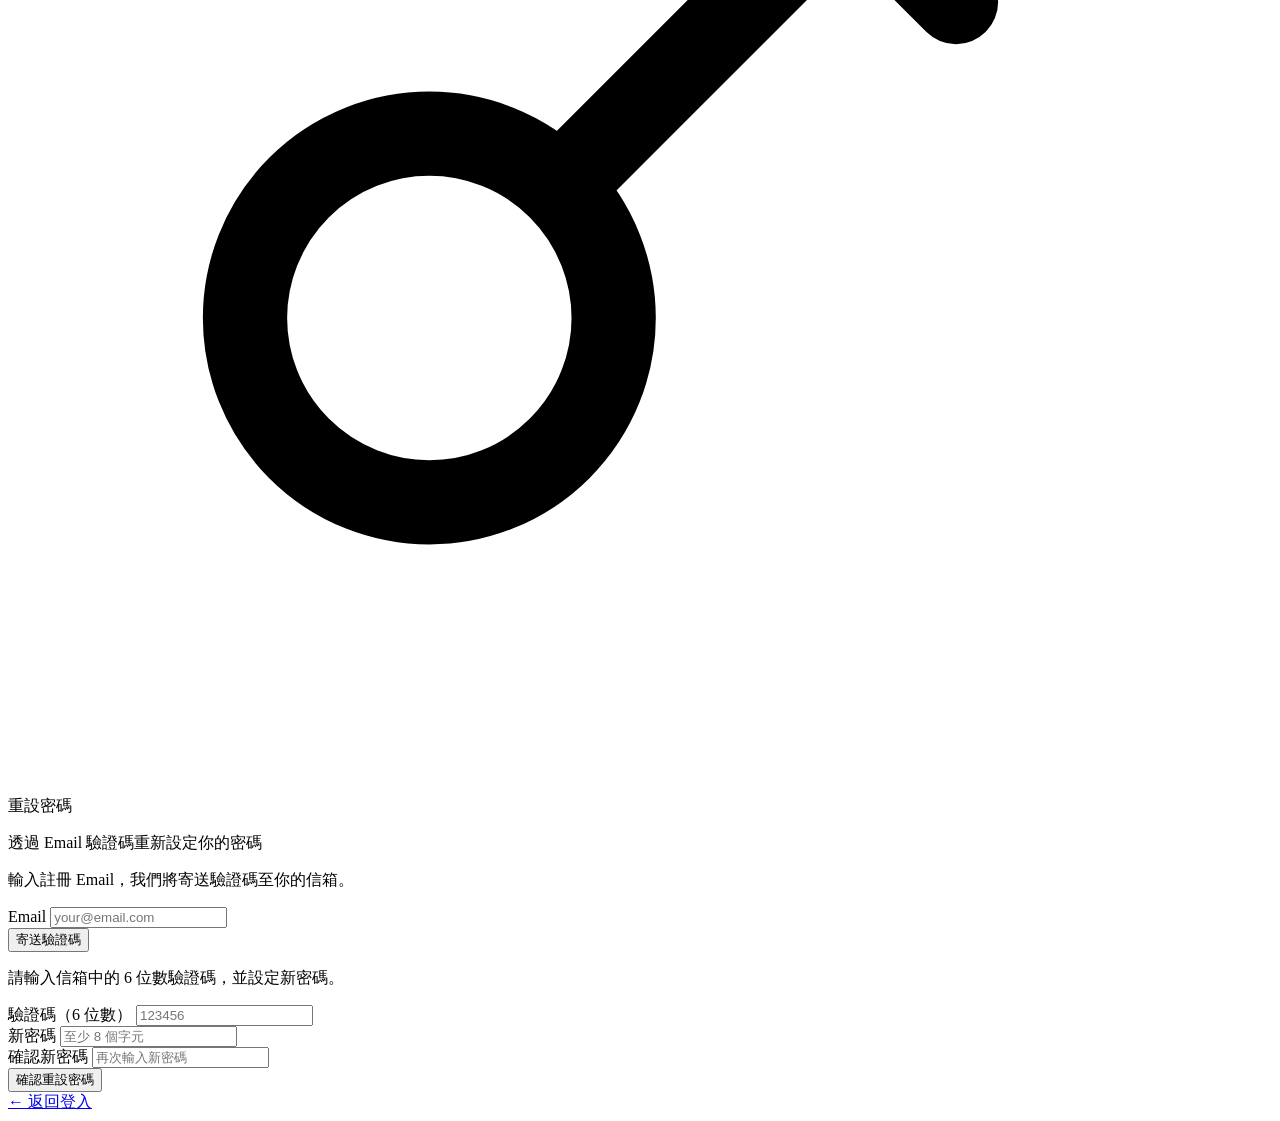
==== commit 086fd53f: "修改遊戲音效" ====
--- a/templates/index.html
+++ b/templates/index.html
@@ -77,9 +77,9 @@
             <span class="footer-sep">·</span>
             <span>v2.0</span>
             <span class="footer-sep">·</span>
-            <a href="#" class="footer-link">隱私政策</a>
+            <a href="https://www.instagram.com/ryanzheng_zl/" class="footer-link">隱私政策</a>
             <span class="footer-sep">·</span>
-            <a href="#" class="footer-link">聯絡我們</a>
+            <a href="https://www.instagram.com/t.f._like0831/" class="footer-link">聯絡我們</a>
         </div>
     </footer>
 
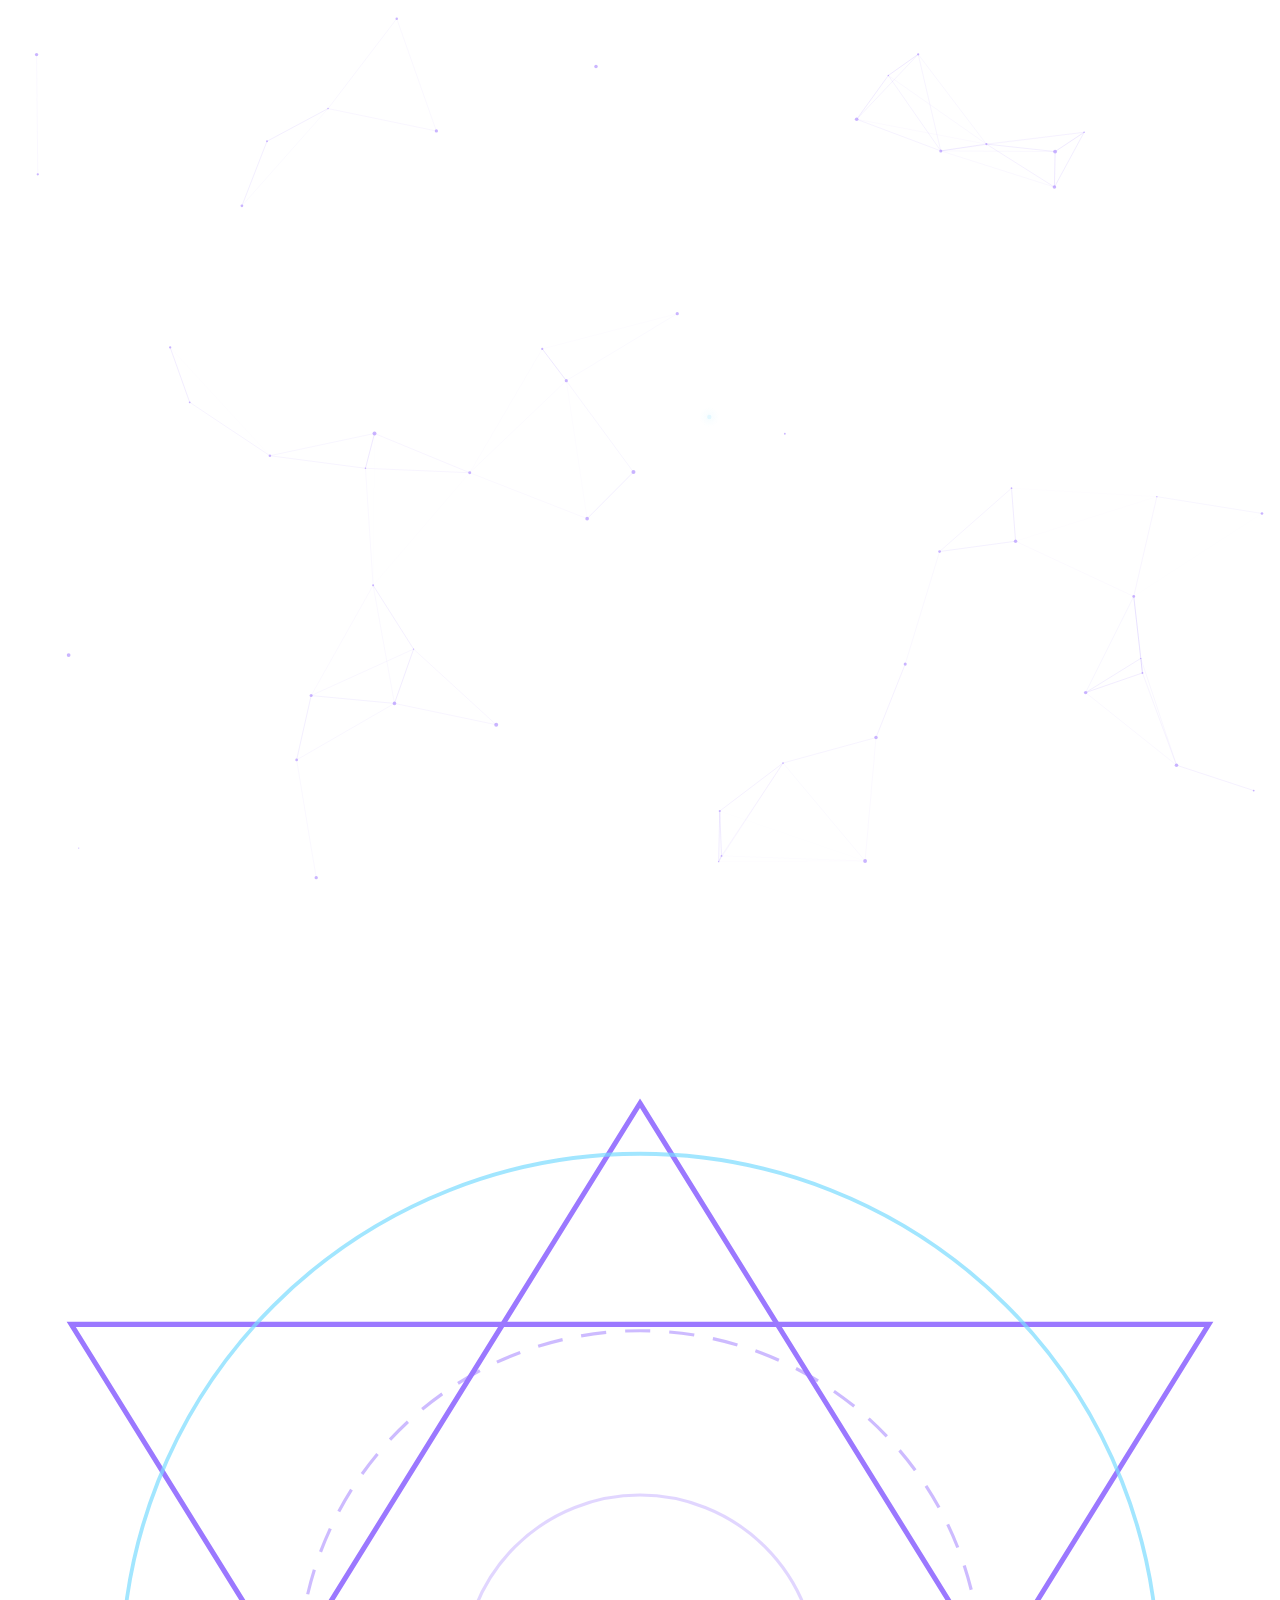
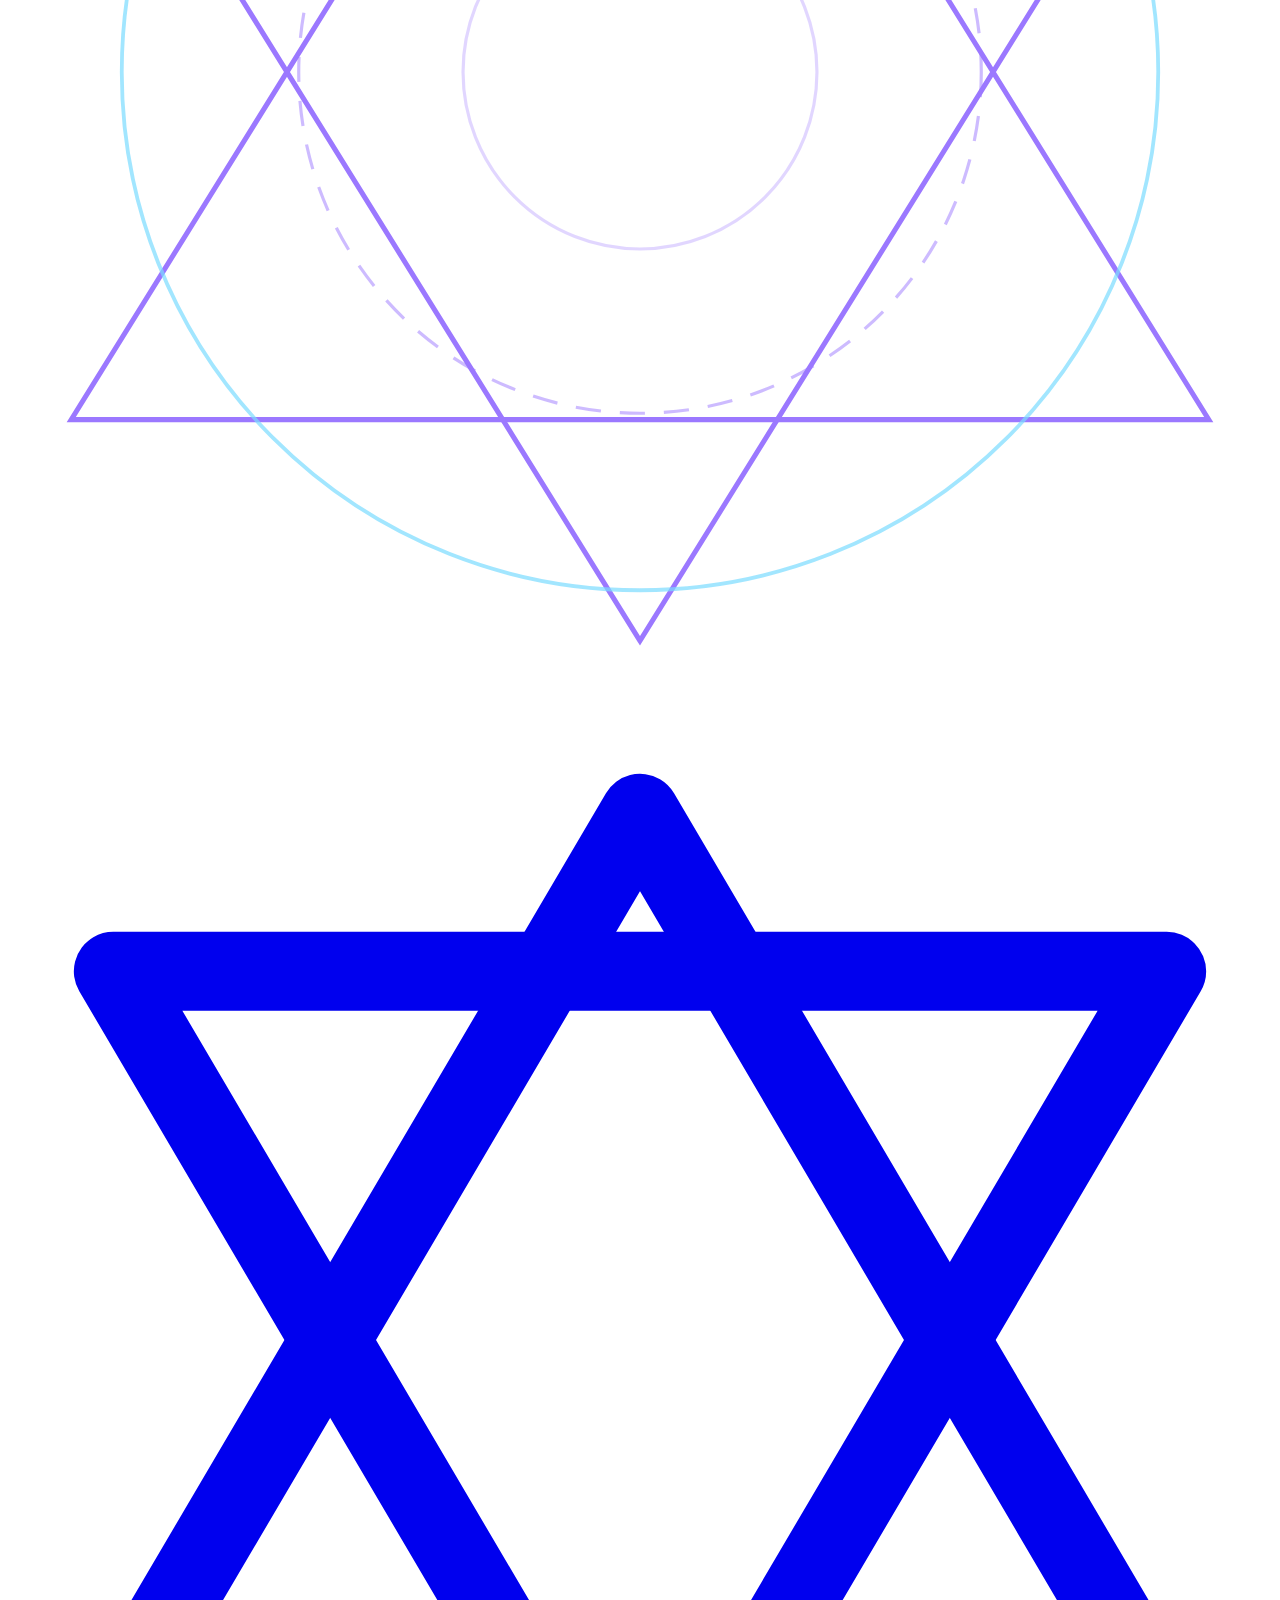
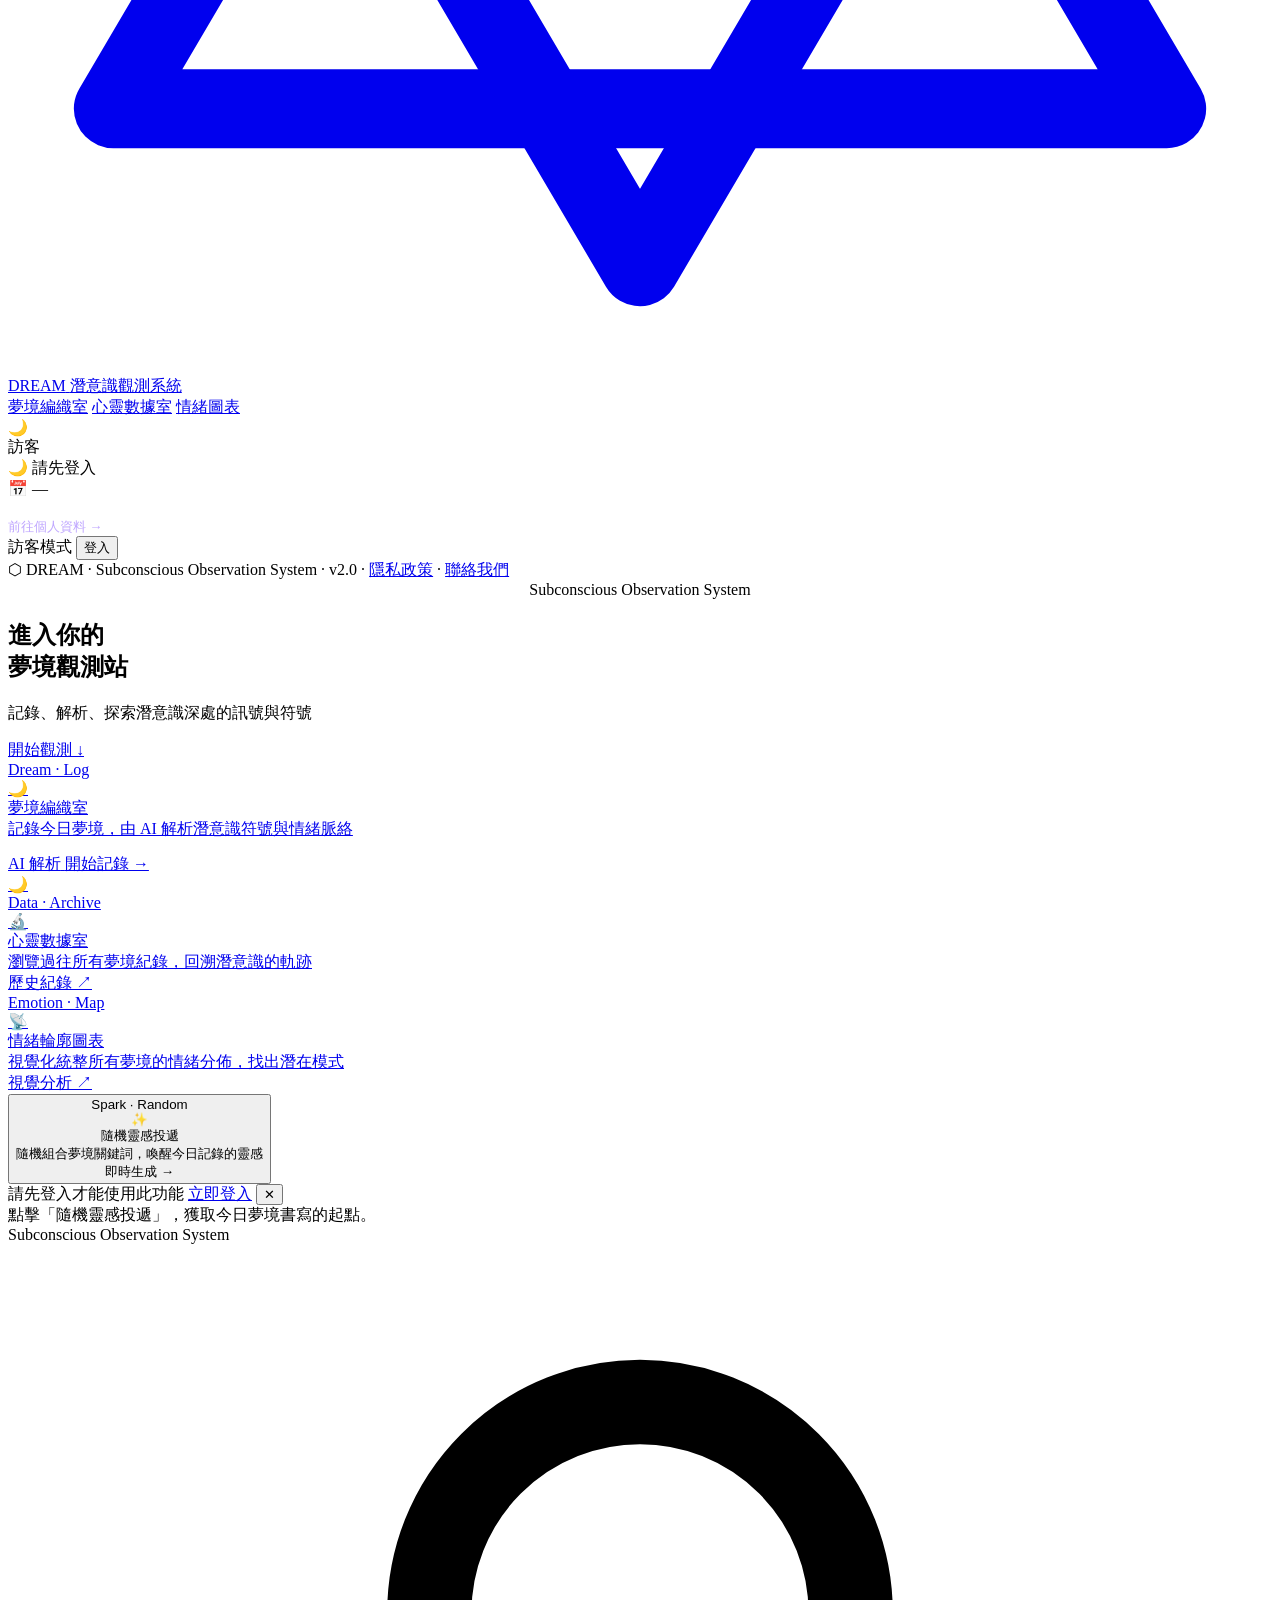
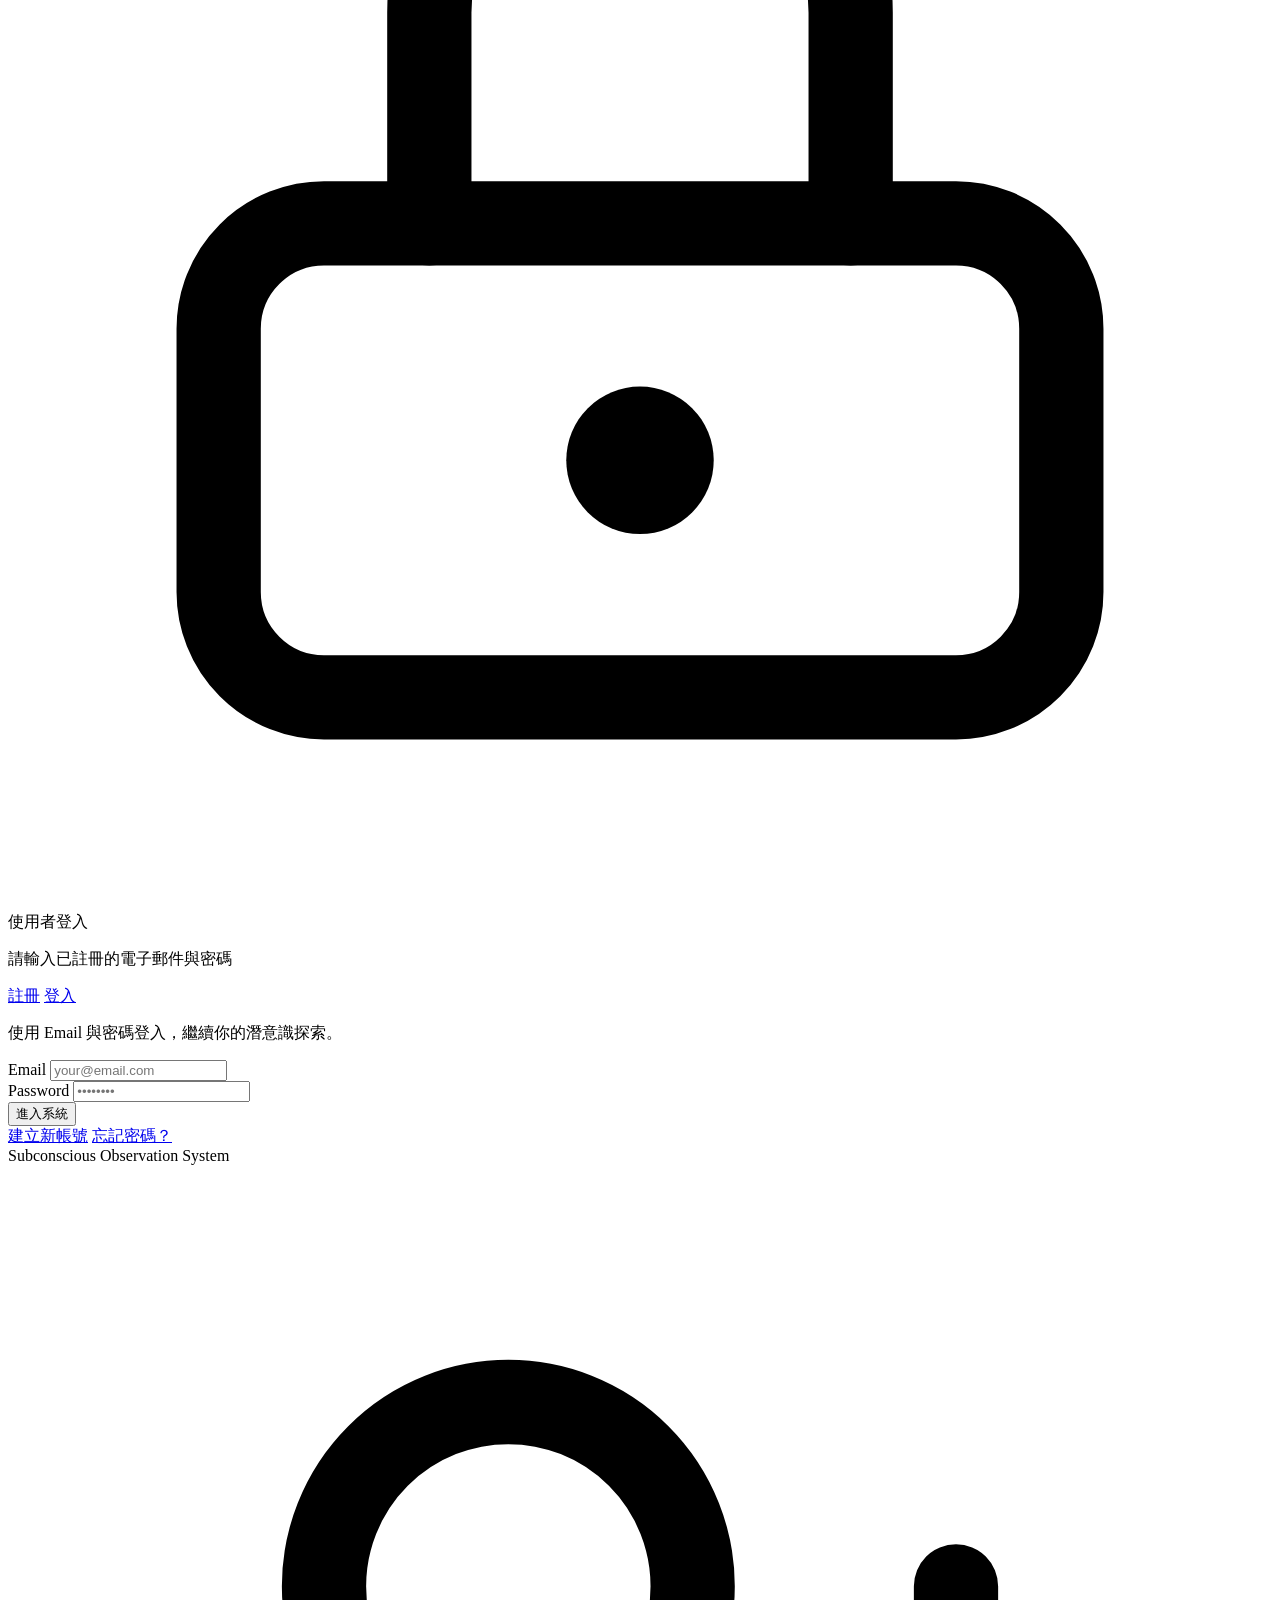
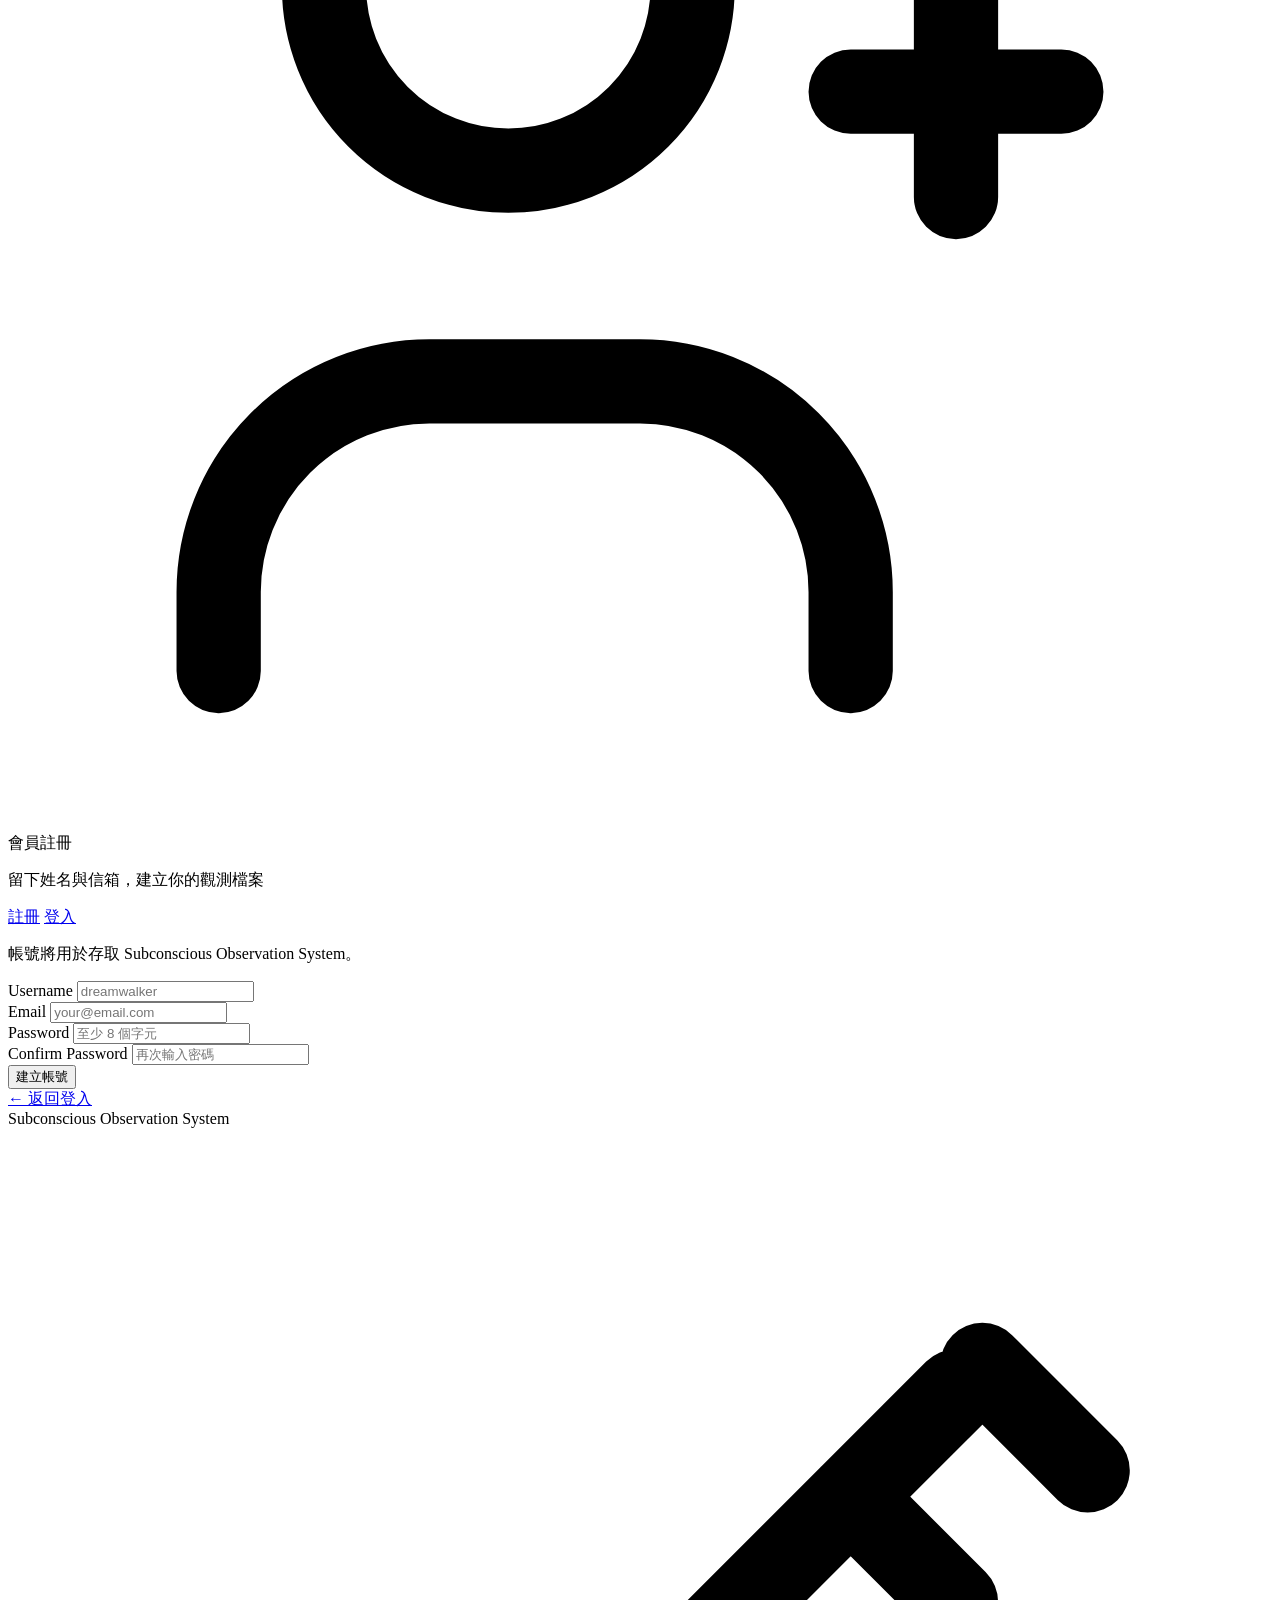
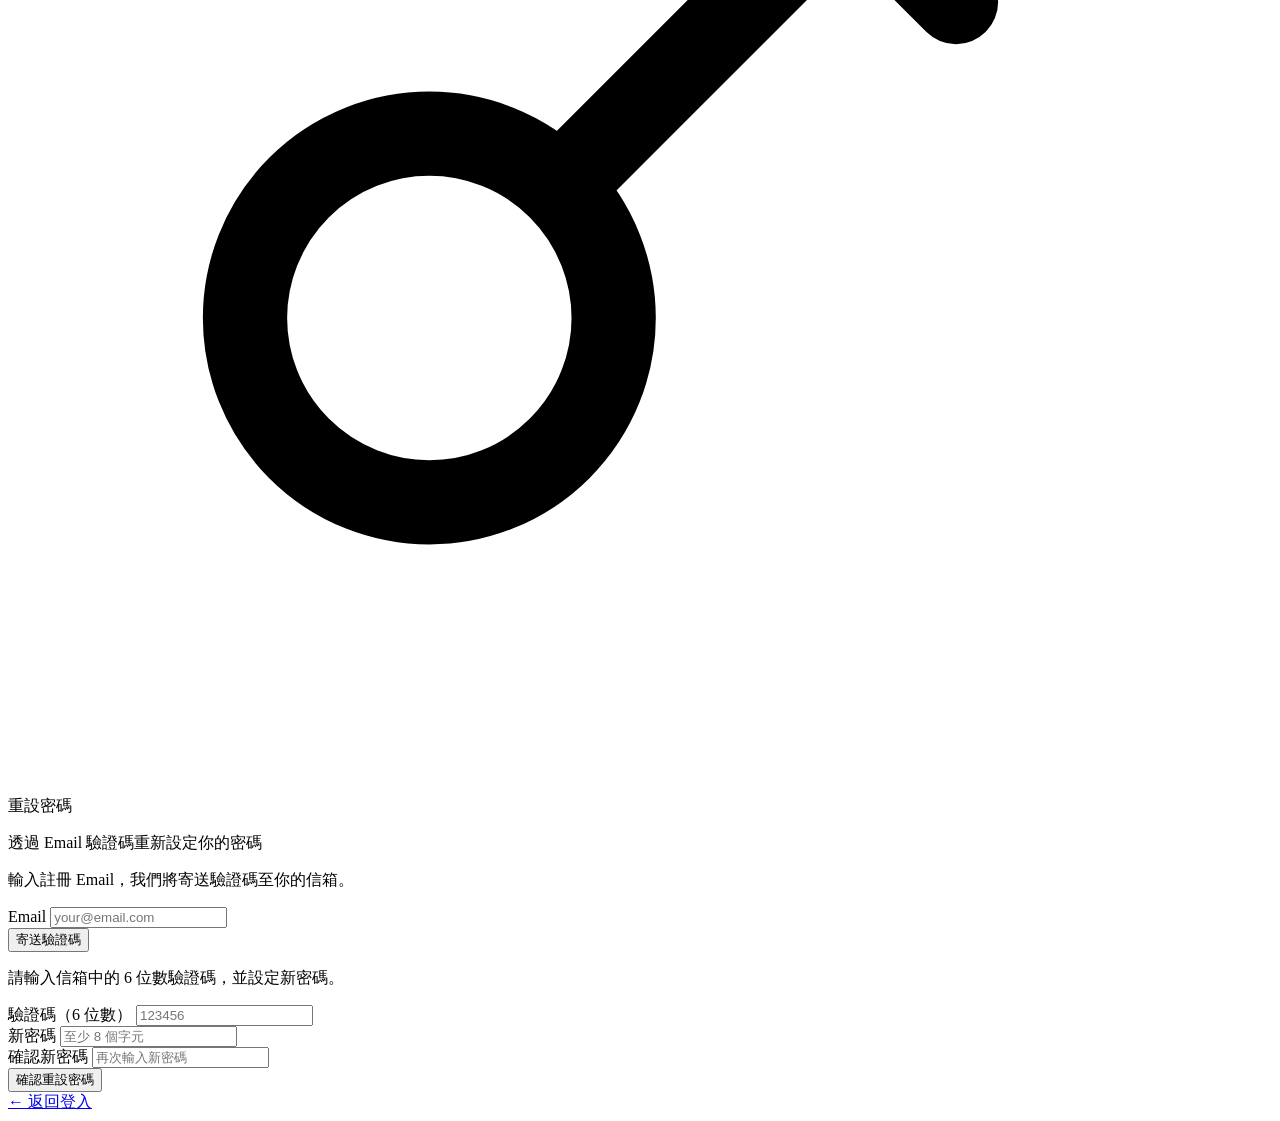
==== commit a7b3cf62: "註解修改" ====
--- a/templates/index.html
+++ b/templates/index.html
@@ -1,6 +1,7 @@
 <!DOCTYPE html>
 <html lang="zh-Hant">
 <head>
+    <!-- 載入外部樣式表（Flask 的 static 路徑） -->
     <link rel="stylesheet" href="{{ url_for('static', filename='style.css') }}">
     <meta charset="UTF-8">
     <meta name="viewport" content="width=device-width, initial-scale=1.0">
@@ -8,18 +9,28 @@
 </head>
 <body>
 
-    <!-- 神經網絡 Canvas 背景 -->
+    <!-- ============================================================
+         背景視覺特效區
+         以下幾個元素彼此疊在一起，組成整個頁面的氛圍背景：
+         1. neural-canvas：用 JS 畫的神經網絡動畫（節點 + 連線 + 脈衝光點）
+         2. star-layer：隨機生成的閃爍星點
+         3. ambient-orb：三顆漂浮的光球（純 CSS 動畫）
+         4. sigil-bg：六芒星水印 SVG，純裝飾用
+         全部加上 aria-hidden="true"，因為對螢幕閱讀器沒有意義
+    ============================================================ -->
+
+    <!-- 神經網絡 Canvas 背景：由下方 <script> 區塊的 IIFE 負責繪製動畫 -->
     <canvas id="neural-canvas" aria-hidden="true"></canvas>
 
-    <!-- 星點背景 -->
+    <!-- 星點背景：容器，星星元素會由 JS 動態 append 進來 -->
     <div id="star-layer" aria-hidden="true"></div>
 
-    <!-- 環境光球 -->
+    <!-- 環境光球：三顆，純 CSS keyframe 動畫飄浮，增加深度感 -->
     <div class="ambient-orb one" aria-hidden="true"></div>
     <div class="ambient-orb two" aria-hidden="true"></div>
     <div class="ambient-orb three" aria-hidden="true"></div>
 
-    <!-- 六芒星水印 -->
+    <!-- 六芒星水印：兩個三角形疊出大衛之星造型，搭配同心圓裝飾 -->
     <svg class="sigil-bg" viewBox="0 0 200 200" aria-hidden="true">
         <polygon points="100,10 190,155 10,155" fill="none" stroke="rgba(155,120,255,1)" stroke-width="0.8"/>
         <polygon points="100,190 10,45 190,45" fill="none" stroke="rgba(155,120,255,1)" stroke-width="0.8"/>
@@ -28,9 +39,14 @@
         <circle cx="100" cy="100" r="28" fill="none" stroke="rgba(155,120,255,.3)" stroke-width="0.5"/>
     </svg>
 
-    <!-- 頂部導航列 -->
+    <!-- ============================================================
+         頂部導航列（Header）
+         包含：左側 Logo、中間導航連結、右側帳號區域（頭像 + 登入/登出按鈕）
+    ============================================================ -->
     <header class="top-navbar" role="banner">
+        <!-- 網站 Logo，點擊回首頁 -->
         <a href="/" class="nav-logo active" aria-label="回到首頁" id="navLogo">
+            <!-- 兩個三角形組成的六芒星 icon -->
             <svg class="nav-logo-icon" viewBox="0 0 24 24" fill="none" aria-hidden="true">
                 <polygon points="12,2 22,19 2,19" fill="none" stroke="currentColor" stroke-width="1.5" stroke-linejoin="round"/>
                 <polygon points="12,22 2,5 22,5" fill="none" stroke="currentColor" stroke-width="1.5" stroke-linejoin="round"/>
@@ -38,37 +54,46 @@
             <span class="nav-logo-text">DREAM</span>
             <span class="nav-logo-sub">潛意識觀測系統</span>
         </a>
+
+        <!-- 主要功能導航 -->
         <nav class="nav-links" aria-label="主要導航">
             <a href="/weaver" class="nav-link">夢境編織室</a>
             <a href="/data" class="nav-link">心靈數據室</a>
             <a href="/capsule" class="nav-link">情緒圖表</a>
         </nav>
+
+        <!-- 右上角帳號區域：頭像 + 下拉選單 + 登入/登出按鈕 -->
         <div id="topAuthArea" class="top-auth-area" role="navigation" aria-label="帳號管理">
-    <div class="nav-avatar-link" id="navAvatarWrapper" title="帳號選單" aria-label="帳號選單" style="cursor:pointer;">
-        <div id="navAvatarInner" class="nav-avatar-inner">?</div>
-
-        <!-- 下拉選單：登入後顯示 dashboard 資訊 -->
-        <div class="user-dropdown" id="userDropdown">
-            <div class="user-dropdown-name" id="ddUsername">訪客</div>
-            <div class="user-dropdown-item">
-                <span class="db-icon">🌙</span>
-                <span id="dbDreamCount">載入中…</span>
+            <div class="nav-avatar-link" id="navAvatarWrapper" title="帳號選單" aria-label="帳號選單" style="cursor:pointer;">
+                <!-- 頭像圓圈：未登入時顯示 emoji，登入後嘗試顯示大頭照（見 updateTopButton） -->
+                <div id="navAvatarInner" class="nav-avatar-inner">?</div>
+
+                <!-- 點擊頭像後彈出的下拉選單：顯示使用者名稱、夢境統計、個人資料連結 -->
+                <div class="user-dropdown" id="userDropdown">
+                    <div class="user-dropdown-name" id="ddUsername">訪客</div>
+                    <div class="user-dropdown-item">
+                        <span class="db-icon">🌙</span>
+                        <span id="dbDreamCount">載入中…</span>
+                    </div>
+                    <div class="user-dropdown-item">
+                        <span class="db-icon">📅</span>
+                        <span id="dbLastDate">—</span>
+                    </div>
+                    <div class="user-dropdown-item" style="margin-top:8px; border-top:1px solid rgba(255,255,255,0.06); padding-top:10px;">
+                        <a href="/profile" style="color:rgba(180,150,255,0.85); text-decoration:none; font-size:0.82rem;">前往個人資料 →</a>
+                    </div>
+                </div>
             </div>
-            <div class="user-dropdown-item">
-                <span class="db-icon">📅</span>
-                <span id="dbLastDate">—</span>
-            </div>
-            <div class="user-dropdown-item" style="margin-top:8px; border-top:1px solid rgba(255,255,255,0.06); padding-top:10px;">
-                <a href="/profile" style="color:rgba(180,150,255,0.85); text-decoration:none; font-size:0.82rem;">前往個人資料 →</a>
-            </div>
+            <!-- 訪客模式 / Hello,使用者名稱 文字 -->
+            <span id="topUserName" class="top-user-name" aria-live="polite">訪客模式</span>
+            <!-- 登入 / 登出 按鈕，文字與行為由 updateTopButton() 動態切換 -->
+            <button id="topLoginButton" class="top-login-button" aria-label="登入帳號">登入</button>
         </div>
-        </div>
-        <span id="topUserName" class="top-user-name" aria-live="polite">訪客模式</span>
-        <button id="topLoginButton" class="top-login-button" aria-label="登入帳號">登入</button>
-    </div>
     </header>
 
-    <!-- 頁尾 -->
+    <!-- ============================================================
+         頁尾（Footer）
+    ============================================================ -->
     <footer class="site-footer" aria-label="頁尾資訊">
         <div class="footer-inner">
             <span class="footer-logo">⬡ DREAM</span>
@@ -83,13 +108,21 @@
         </div>
     </footer>
 
+    <!-- ============================================================
+         主要內容區（Main）
+         這是一個「單頁應用（SPA）風格」的網站：
+         所有「頁面」都是同一份 HTML 裡的 <section class="panel">，
+         透過 JS 監聽 URL 的 hash（#login、#signup、#forgot）來切換顯示哪個 panel，
+         而不是真的跳轉到不同網址（見下方 showPage() / routeFromHash()）。
+    ============================================================ -->
     <main class="content">
 
-        <!-- ===== 大廳 ===== -->
+        <!-- ===== 大廳（首頁主畫面） ===== -->
         <section id="hall" class="panel active visible" aria-label="主頁大廳">
             <div class="hall-wrap">
 
                 <div style="display:flex; flex-direction:column; align-items:center; gap:10px;">
+                    <!-- 登入後才顯示的狀態膠囊列：使用者名稱 / 已記錄夢境數 / 最近紀錄日期 -->
                     <div id="dashboardBar" class="dashboard-bar" style="display:none;" aria-live="polite">
                         <div class="db-item">
                             <span class="db-icon">👤</span>
@@ -107,29 +140,34 @@
                         </div>
                     </div>
 
+                    <!-- 標題上方的小標籤 -->
                     <div class="hall-eyebrow" aria-hidden="true">
                         <div class="eyebrow-dot"></div>
                         Subconscious Observation System
                     </div>
                 </div>
 
+                <!-- 主標題 -->
                 <h1 class="hall-title">進入你的<br><span>夢境觀測站</span></h1>
                 <p class="hall-sub">記錄、解析、探索潛意識深處的訊號與符號</p>
 
+                <!-- 錨點連結，點擊後平滑捲動到下方功能卡片區 -->
                 <a href="#feature-cards" class="hero-cta" id="heroCta">
                     開始觀測
                     <span class="hero-cta-arrow">↓</span>
                 </a>
 
+                <!-- 標題下方的裝飾線條（左線 + 寶石點 + 右線），純視覺 -->
                 <div class="title-deco" aria-hidden="true">
                     <div class="dl"></div>
                     <div class="dgem"></div>
                     <div class="dr"></div>
                 </div>
 
+                <!-- 功能卡片區：四張卡片組成的 grid -->
                 <div class="action-grid" role="list" id="feature-cards">
 
-                    <!-- 夢境編織室：主 CTA，橫跨全寬 -->
+                    <!-- 夢境編織室：主要 CTA 卡片，橫跨全寬，不需要登入即可進入 -->
                     <a href="/weaver" class="action-card c-purple card-hero" role="listitem">
                         <div class="card-glow-spot"></div>
                         <div class="card-hero-inner">
@@ -147,7 +185,8 @@
                         </div>
                     </a>
 
-                    <!-- 心靈數據室 -->
+                    <!-- 心靈數據室：data-auth-required 代表「需要登入」，
+                         未登入時點擊會被下方 JS 攔截並顯示 Toast 提示，不會真的跳頁 -->
                     <a href="/data" class="action-card c-cyan" role="listitem" data-auth-required>
                         <div class="card-glow-spot"></div>
                         <span class="card-tag">Data · Archive</span>
@@ -160,7 +199,7 @@
                         </div>
                     </a>
 
-                    <!-- 情緒輪廓圖表 -->
+                    <!-- 情緒輪廓圖表：不需登入即可瀏覽 -->
                     <a href="/capsule" class="action-card c-pink" role="listitem">
                         <div class="card-glow-spot"></div>
                         <span class="card-tag">Emotion · Map</span>
@@ -173,36 +212,36 @@
                         </div>
                     </a>
 
-                    <!-- 隨機靈感投遞 -->
+                    <!-- 隨機靈感投遞：純前端功能，點擊後從關鍵詞庫隨機組句並打字機顯示 -->
                     <button
-                    id="inspireBtn"
-                    class="action-card c-gold"
-                    role="listitem"
-                    aria-label="點擊獲取隨機夢境靈感"
-                >
-                    <div class="card-glow-spot"></div>
-                    <span class="card-tag">Spark · Random</span>
-                    <div class="card-icon" aria-hidden="true">✨</div>
-                    <div class="card-title">隨機靈感投遞</div>
-                    <div class="card-desc">隨機組合夢境關鍵詞，喚醒今日記錄的靈感</div>
-                    <div class="card-footer">
-                        <span class="card-badge">即時生成</span>
-                        <span class="card-arrow" aria-hidden="true">→</span>
-                    </div>
-                </button>
-
-                <!-- 靈感輸出：移到卡片正下方，視覺上仍是獨立區塊但更貼近卡片 -->
+                        id="inspireBtn"
+                        class="action-card c-gold"
+                        role="listitem"
+                        aria-label="點擊獲取隨機夢境靈感"
+                    >
+                        <div class="card-glow-spot"></div>
+                        <span class="card-tag">Spark · Random</span>
+                        <div class="card-icon" aria-hidden="true">✨</div>
+                        <div class="card-title">隨機靈感投遞</div>
+                        <div class="card-desc">隨機組合夢境關鍵詞，喚醒今日記錄的靈感</div>
+                        <div class="card-footer">
+                            <span class="card-badge">即時生成</span>
+                            <span class="card-arrow" aria-hidden="true">→</span>
+                        </div>
+                    </button>
+
+                    <!-- 靈感輸出區放在卡片正下方，視覺上更貼近觸發按鈕 -->
 
                 </div>
 
-                <!-- 訪客 Toast -->
+                <!-- 訪客提示 Toast：未登入卻點擊需要登入的功能時彈出 -->
                 <div id="authToast" class="auth-toast" role="alert" aria-live="assertive">
                     <span id="authToastMsg">請先登入才能使用此功能</span>
                     <a href="#login" class="auth-toast-btn" id="authToastBtn">立即登入</a>
                     <button class="auth-toast-close" id="authToastClose" aria-label="關閉">✕</button>
                 </div>
 
-                <!-- 靈感輸出 -->
+                <!-- 靈感輸出區：inspireBtn 點擊後，文字會以打字機效果顯示在這裡 -->
                 <div
                     id="inspirationOutput"
                     class="inspiration-box"
@@ -216,11 +255,12 @@
             </div>
         </section>
 
-        <!-- ===== 登入頁面 ===== -->
+        <!-- ===== 登入頁面（#login） ===== -->
         <section id="page-login" class="panel" aria-label="登入系統">
             <div class="auth-wrap">
                 <div class="auth-panel">
                     <div class="auth-panel-eyebrow">Subconscious Observation System</div>
+                    <!-- 鎖頭圖示 -->
                     <div class="auth-icon-wrap">
                         <div class="auth-icon-badge">
                             <svg viewBox="0 0 24 24" fill="none" aria-hidden="true">
@@ -232,11 +272,14 @@
                     </div>
                     <span class="auth-title">使用者登入</span>
                     <p class="auth-subtitle">請輸入已註冊的電子郵件與密碼</p>
+                    <!-- 登入 / 註冊 分頁切換（純連結，靠 hash 路由） -->
                     <div class="auth-tabs">
                         <a href="#signup" class="auth-tab">註冊</a>
                         <a href="#login" class="auth-tab active">登入</a>
                     </div>
                     <p class="form-note">使用 Email 與密碼登入，繼續你的潛意識探索。</p>
+
+                    <!-- 登入表單，submit 事件交給 handleLogin() 處理（呼叫 /api/login） -->
                     <form id="loginForm" class="auth-form" novalidate>
                         <div class="form-field">
                             <label for="loginEmail">Email</label>
@@ -261,6 +304,7 @@
                             >
                         </div>
                         <button type="submit" class="primary-button">進入系統</button>
+                        <!-- 顯示登入成功 / 失敗訊息 -->
                         <div id="loginMessage" class="validation-message" role="alert"></div>
                     </form>
                     <div class="auth-footer">
@@ -271,11 +315,12 @@
             </div>
         </section>
 
-        <!-- ===== 註冊頁面 ===== -->
+        <!-- ===== 註冊頁面（#signup） ===== -->
         <section id="page-signup" class="panel" aria-label="建立新帳號">
             <div class="auth-wrap">
                 <div class="auth-panel">
                     <div class="auth-panel-eyebrow">Subconscious Observation System</div>
+                    <!-- 使用者新增圖示 -->
                     <div class="auth-icon-wrap">
                         <div class="auth-icon-badge">
                             <svg viewBox="0 0 24 24" fill="none" aria-hidden="true">
@@ -292,6 +337,8 @@
                         <a href="#login" class="auth-tab">登入</a>
                     </div>
                     <p class="form-note">帳號將用於存取 Subconscious Observation System。</p>
+
+                    <!-- 註冊表單，submit 交給 handleSignup() 處理（呼叫 /api/signup） -->
                     <form id="signupForm" class="auth-form" novalidate>
                         <div class="form-field">
                             <label for="signupUsername">Username</label>
@@ -337,8 +384,10 @@
                                 required
                             >
                         </div>
+                        <!-- 即時顯示「密碼是否一致」的提示，由 setupPasswordMatchValidation() 監聽 input -->
                         <div id="signupValidation" class="validation-message" role="alert"></div>
                         <button id="signupButton" type="submit" class="primary-button">建立帳號</button>
+                        <!-- 顯示送出後 API 回應的成功 / 失敗訊息 -->
                         <div id="signupMessage" class="validation-message" role="alert"></div>
                     </form>
                     <div class="auth-footer">
@@ -348,11 +397,16 @@
             </div>
         </section>
 
-        <!-- ===== 忘記密碼頁面 ===== -->
+        <!-- ===== 忘記密碼頁面（#forgot） =====
+             分兩階段（stage1 / stage2）：
+             stage1：輸入 Email，要求後端寄送驗證碼
+             stage2：輸入驗證碼 + 新密碼，完成重設
+        -->
         <section id="page-forgot" class="panel" aria-label="重設密碼">
             <div class="auth-wrap">
                 <div class="auth-panel">
                     <div class="auth-panel-eyebrow">Subconscious Observation System</div>
+                    <!-- 鑰匙圖示 -->
                     <div class="auth-icon-wrap">
                         <div class="auth-icon-badge">
                             <svg viewBox="0 0 24 24" fill="none" aria-hidden="true">
@@ -365,6 +419,7 @@
                     <p class="auth-subtitle">透過 Email 驗證碼重新設定你的密碼</p>
                     <div class="auth-divider"></div>
 
+                    <!-- 階段一：輸入 Email 要求寄送驗證碼 -->
                     <div id="forgotStage1" class="forgot-stage active">
                         <p class="form-note">輸入註冊 Email，我們將寄送驗證碼至你的信箱。</p>
                         <form id="forgotEmailForm" class="auth-form" novalidate>
@@ -379,11 +434,14 @@
                                     required
                                 >
                             </div>
+                            <!-- 注意：type="button" 而非 submit，因為這個表單本身不送出，
+                                 而是由 sendVerificationCode() 透過按鈕 click 事件呼叫 /api/forgot-password -->
                             <button id="sendCodeButton" type="button" class="primary-button">寄送驗證碼</button>
                             <div id="forgotEmailMessage" class="validation-message" role="alert"></div>
                         </form>
                     </div>
 
+                    <!-- 階段二：輸入驗證碼 + 設定新密碼 -->
                     <div id="forgotStage2" class="forgot-stage">
                         <p class="form-note">請輸入信箱中的 6 位數驗證碼，並設定新密碼。</p>
                         <form id="resetPasswordForm" class="auth-form" novalidate>
@@ -422,6 +480,7 @@
                                     required
                                 >
                             </div>
+                            <!-- 即時顯示「新密碼是否一致」，由 setupForgotPasswordValidation() 監聽 -->
                             <div id="resetValidation" class="validation-message" role="alert"></div>
                             <button id="resetPasswordButton" type="submit" class="primary-button">確認重設密碼</button>
                             <div id="resetPasswordMessage" class="validation-message" role="alert"></div>
@@ -438,21 +497,32 @@
     </main>
 
     <script>
-        /* ===== 神經網絡動畫 ===== */
+        /* ============================================================
+           神經網絡背景動畫
+           用 <canvas> 畫出一群會緩慢漂浮的節點（node），
+           節點之間距離夠近時用半透明線連接，
+           並每隔一段時間隨機從某節點往鄰居節點發送一個「脈衝光點」，
+           營造出「神經傳導」的視覺效果。
+           整段包在 IIFE 中避免污染全域變數。
+        ============================================================ */
         (function () {
             const canvas = document.getElementById('neural-canvas');
-            if (!canvas) return;
+            if (!canvas) return; // 找不到 canvas 就直接放棄，避免報錯
             const ctx = canvas.getContext('2d');
-            const NODE_COUNT = 55;
-            const LINK_DIST = 160;
-            const PULSE_INTERVAL = 2800;
+
+            const NODE_COUNT = 55;       // 節點總數
+            const LINK_DIST = 160;       // 兩節點距離小於此值才連線
+            const PULSE_INTERVAL = 2800; // 每隔多少毫秒產生一次脈衝
+
             let nodes = [], pulses = [], W, H, raf;
 
+            // 依視窗大小重設 canvas 解析度
             function resize() {
                 W = canvas.width = window.innerWidth;
                 H = canvas.height = window.innerHeight;
             }
 
+            // 初始化所有節點：隨機位置、隨機微小速度、隨機半徑
             function initNodes() {
                 nodes = [];
                 for (let i = 0; i < NODE_COUNT; i++) {
@@ -466,24 +536,27 @@
                 }
             }
 
+            // 隨機挑一個節點 a，再從它「夠近的鄰居」中挑一個 b，
+            // 產生一筆從 a 飄向 b 的脈衝資料（t 從 0 跑到 1 代表動畫進度）
             function spawnPulse() {
                 const i = Math.floor(Math.random() * nodes.length);
                 const a = nodes[i];
-                // 找 a 的鄰居
                 const neighbors = nodes.filter((b, j) => j !== i && dist(a, b) < LINK_DIST);
-                if (neighbors.length === 0) return;
+                if (neighbors.length === 0) return; // 沒有夠近的鄰居就跳過這次
                 const b = neighbors[Math.floor(Math.random() * neighbors.length)];
                 pulses.push({ ax: a.x, ay: a.y, bx: b.x, by: b.y, t: 0 });
             }
 
+            // 計算兩點歐幾里得距離
             function dist(a, b) {
                 return Math.hypot(a.x - b.x, a.y - b.y);
             }
 
+            // 每一個 animation frame 都會執行的主繪圖函式
             function draw() {
                 ctx.clearRect(0, 0, W, H);
 
-                // 畫連線
+                // 1) 畫節點之間的連線：距離越近，線越明顯（alpha 越高）
                 for (let i = 0; i < nodes.length; i++) {
                     for (let j = i + 1; j < nodes.length; j++) {
                         const d = dist(nodes[i], nodes[j]);
@@ -499,7 +572,7 @@
                     }
                 }
 
-                // 畫節點
+                // 2) 畫節點本身（小圓點）
                 nodes.forEach(n => {
                     ctx.beginPath();
                     ctx.arc(n.x, n.y, n.r, 0, Math.PI * 2);
@@ -507,18 +580,23 @@
                     ctx.fill();
                 });
 
-                // 畫脈衝
+                // 3) 畫脈衝光點：先濾掉已經跑完（t > 1）的脈衝，
+                //    再讓每個剩下的脈衝沿著 a→b 的直線移動，並疊加光暈漸層
                 pulses = pulses.filter(p => p.t <= 1);
                 pulses.forEach(p => {
                     p.t += 0.012;
                     const px = p.ax + (p.bx - p.ax) * p.t;
                     const py = p.ay + (p.by - p.ay) * p.t;
+                    // 用 sin 讓透明度「先亮後暗」，模擬脈衝強弱變化
                     const alpha = Math.sin(p.t * Math.PI) * 0.75;
+
+                    // 光點本體
                     ctx.beginPath();
                     ctx.arc(px, py, 2.2, 0, Math.PI * 2);
                     ctx.fillStyle = `rgba(123,220,255,${alpha})`;
                     ctx.fill();
-                    // 光暈
+
+                    // 光點外圍的放射狀光暈
                     const grd = ctx.createRadialGradient(px, py, 0, px, py, 10);
                     grd.addColorStop(0, `rgba(123,220,255,${alpha * 0.4})`);
                     grd.addColorStop(1, 'rgba(123,220,255,0)');
@@ -528,24 +606,30 @@
                     ctx.fill();
                 });
 
-                // 更新節點位置
+                // 4) 更新節點位置：碰到邊界就反彈（速度方向反轉）
                 nodes.forEach(n => {
                     n.x += n.vx; n.y += n.vy;
                     if (n.x < 0 || n.x > W) n.vx *= -1;
                     if (n.y < 0 || n.y > H) n.vy *= -1;
                 });
 
-                raf = requestAnimationFrame(draw);
-            }
-
+                raf = requestAnimationFrame(draw); // 持續循環下一幀
+            }
+
+            // 初始化流程：設定尺寸 → 建立節點 → 開始繪圖迴圈
             resize();
             initNodes();
             draw();
-            setInterval(spawnPulse, PULSE_INTERVAL);
-            window.addEventListener('resize', () => { resize(); initNodes(); });
+            setInterval(spawnPulse, PULSE_INTERVAL); // 定時觸發新的脈衝
+            window.addEventListener('resize', () => { resize(); initNodes(); }); // 視窗縮放時重新初始化
         })();
 
-        /* ===== 星點生成 ===== */
+        /* ============================================================
+           星點背景生成
+           動態建立 65 個小圓點（.st），透過 inline style 隨機設定
+           大小 / 位置 / 動畫時間與延遲，讓星星閃爍速度錯落不一致。
+           實際閃爍動畫由 CSS 的 @keyframes 控制（搭配 --peak 變數）。
+        ============================================================ */
         (function () {
             const layer = document.getElementById('star-layer');
             if (!layer) return;
@@ -559,89 +643,108 @@
                     `height:${sz}px`,
                     `left:${Math.random() * 100}%`,
                     `top:${Math.random() * 100}%`,
-                    `--peak:${0.5 + Math.random() * 0.5}`,
-                    `animation-duration:${2.8 + Math.random() * 5}s`,
-                    `animation-delay:-${Math.random() * 8}s`
+                    `--peak:${0.5 + Math.random() * 0.5}`,            // 最大亮度
+                    `animation-duration:${2.8 + Math.random() * 5}s`,  // 閃爍週期
+                    `animation-delay:-${Math.random() * 8}s`           // 負延遲讓初始狀態錯開
                 ].join(';');
                 layer.appendChild(s);
             }
         })();
 
-        /* ===== 應用程式邏輯 ===== */
+        /* ============================================================
+           應用程式主邏輯
+           以下都是「真正的功能程式碼」：登入狀態管理、API 串接、
+           頁面路由（hash-based SPA）、表單驗證、靈感生成等。
+        ============================================================ */
         const API_BASE = '/api';
-        let currentUser = null;
-
+        let currentUser = null; // 目前登入的使用者物件；未登入則為 null
+
+        /* ---- 登入狀態相關 ---- */
+
+        // 向後端查詢目前 session 是否已登入，並更新 currentUser，
+        // 然後同步更新頂部按鈕與 dashboard 顯示。
+        // 在頁面載入時（DOMContentLoaded）呼叫一次。
         async function refreshSession() {
             try {
                 const response = await fetch(`${API_BASE}/session`, { method: 'GET' });
                 const result = await response.json();
                 currentUser = (result.success && result.user) ? result.user : null;
             } catch (e) {
-                currentUser = null;
+                currentUser = null; // 網路錯誤時保守視為未登入
             }
             updateTopButton();
             updateDashboard();
         }
 
-        /* Dashboard 資訊條（登入後顯示） */
+        /* Dashboard 資訊（登入後顯示在頭像下拉選單 + 首頁膠囊列） */
         async function updateDashboard() {
-        const ddName = document.getElementById('ddUsername');
-        if (!ddName) return;
-        if (!currentUser) {
-            ddName.textContent = '訪客';
-            document.getElementById('dbDreamCount').textContent = '請先登入';
-            document.getElementById('dbLastDate').textContent = '—';
-            return;
-        }
-
-        ddName.textContent = currentUser.username || currentUser.email;
-
-        // 新增：同步顯示頂部膠囊狀態列
-        const bar = document.getElementById('dashboardBar');
-        if (bar) {
-            bar.style.display = 'flex';
-            document.getElementById('dbUsername').textContent = currentUser.username || currentUser.email;
-        }
-
-        try {
-            const res = await fetch(`${API_BASE}/emotion-data`);
-            const data = await res.json();
-            if (data.success) {
-                const mapping = data.mapping || {};
-                const seen = new Set();
-                let latestDate = null;
-                Object.values(mapping).forEach(list => {
-                    list.forEach(d => {
-                        const key = `${d.date}|${d.snippet}`;
-                        if (!seen.has(key)) {
-                            seen.add(key);
-                            if (d.date && (!latestDate || d.date > latestDate)) {
-                                latestDate = d.date;
+            const ddName = document.getElementById('ddUsername');
+            if (!ddName) return;
+
+            // 未登入：顯示「訪客」與提示文字，不打 API
+            if (!currentUser) {
+                ddName.textContent = '訪客';
+                document.getElementById('dbDreamCount').textContent = '請先登入';
+                document.getElementById('dbLastDate').textContent = '—';
+                return;
+            }
+
+            ddName.textContent = currentUser.username || currentUser.email;
+
+            // 同步顯示首頁頂部的狀態膠囊列（dashboardBar）
+            const bar = document.getElementById('dashboardBar');
+            if (bar) {
+                bar.style.display = 'flex';
+                document.getElementById('dbUsername').textContent = currentUser.username || currentUser.email;
+            }
+
+            // 向後端拉取情緒資料，藉此推算「總共記錄了幾則夢境」與「最近一次紀錄日期」
+            try {
+                const res = await fetch(`${API_BASE}/emotion-data`);
+                const data = await res.json();
+                if (data.success) {
+                    const mapping = data.mapping || {};
+                    // 用 Set 搭配「日期+片段」當 key 去重複，避免同一筆夢境在不同情緒分類下被重複計算
+                    const seen = new Set();
+                    let latestDate = null;
+                    Object.values(mapping).forEach(list => {
+                        list.forEach(d => {
+                            const key = `${d.date}|${d.snippet}`;
+                            if (!seen.has(key)) {
+                                seen.add(key);
+                                if (d.date && (!latestDate || d.date > latestDate)) {
+                                    latestDate = d.date; // 字串比較日期（格式須為可排序的 YYYY-MM-DD）
+                                }
                             }
-                        }
+                        });
                     });
-                });
-                const count = seen.size;
-                document.getElementById('dbDreamCount').textContent = count ? `已記錄 ${count} 則夢境` : '尚無紀錄';
-                document.getElementById('dbLastDate').textContent = latestDate ? `最近：${latestDate}` : '—';
-                const count2El = document.getElementById('dbDreamCount2');
-                const date2El = document.getElementById('dbLastDate2');
-                if (count2El) count2El.textContent = count ? `已記錄 ${count} 則夢境` : '尚無紀錄';
-                if (date2El) date2El.textContent = latestDate ? `最近：${latestDate}` : '—';
-            }
-        } catch(e) {
-            document.getElementById('dbDreamCount').textContent = '前往心靈數據室查看';
-            document.getElementById('dbLastDate').textContent = '—';
-        }
-    }
-
-        /* 靈感關鍵詞庫 */
+                    const count = seen.size;
+
+                    // 同時更新「下拉選單版」與「首頁膠囊列版」的兩組文字
+                    document.getElementById('dbDreamCount').textContent = count ? `已記錄 ${count} 則夢境` : '尚無紀錄';
+                    document.getElementById('dbLastDate').textContent = latestDate ? `最近：${latestDate}` : '—';
+                    const count2El = document.getElementById('dbDreamCount2');
+                    const date2El = document.getElementById('dbLastDate2');
+                    if (count2El) count2El.textContent = count ? `已記錄 ${count} 則夢境` : '尚無紀錄';
+                    if (date2El) date2El.textContent = latestDate ? `最近：${latestDate}` : '—';
+                }
+            } catch (e) {
+                // API 失敗時給予替代文案，不讓畫面卡在「載入中」
+                document.getElementById('dbDreamCount').textContent = '前往心靈數據室查看';
+                document.getElementById('dbLastDate').textContent = '—';
+            }
+        }
+
+        /* ---- 隨機靈感投遞功能 ---- */
+
+        // 靈感關鍵詞庫：隨機靈感投遞會從這裡抽詞組句
         const dreamKeywords = [
             '月光軌跡', '星辰裂縫', '水晶迷宮', '記憶碎片', '幽夜花園',
             '風之回廊', '時間漩渦', '深海心聲', '銀色羽翼', '幻影之門',
             '鏡中倒影', '迷失燈塔', '雨後森林', '未竟之夢', '消失的橋'
         ];
 
+        // 從關鍵詞庫中不重複抽出 count 個詞（淺拷貝後用 splice 移除已抽出的項目）
         function getRandomKeywords(count) {
             const selected = [];
             const pool = [...dreamKeywords];
@@ -653,34 +756,32 @@
         }
 
         /* 靈感投遞 — 打字機效果 */
-        let typewriterTimer = null;
-
+        let typewriterTimer = null; // 記錄目前的 setTimeout，方便中途打斷重來
+
+        // 將 text 逐字輸出到 element，模擬打字機效果；
+        // 遇到中文標點符號時停頓更久（speed * 4），讓節奏更自然。
         function typewrite(element, text, speed = 42) {
-            // 清掉上一次未完成的動畫
-            if (typewriterTimer) clearTimeout(typewriterTimer);
+            if (typewriterTimer) clearTimeout(typewriterTimer); // 若上次動畫還沒打完，先取消
             element.textContent = '';
             element.classList.add('active');
-
-            // 加上閃爍游標
-            element.classList.add('typing');
+            element.classList.add('typing'); // 顯示閃爍游標的 CSS class
 
             let i = 0;
             function tick() {
                 if (i < text.length) {
                     element.textContent += text[i];
                     i++;
-                    // 標點符號停頓久一點，讓節奏有呼吸感
                     const ch = text[i - 1];
                     const pause = /[，。、—！？「」]/.test(ch) ? speed * 4 : speed;
                     typewriterTimer = setTimeout(tick, pause);
                 } else {
-                    // 打完後移除游標
-                    element.classList.remove('typing');
+                    element.classList.remove('typing'); // 打完移除游標
                 }
             }
             tick();
         }
 
+        // 點擊「隨機靈感投遞」按鈕：抽 3 個關鍵詞，隨機套入一句模板，再以打字機效果顯示
         document.getElementById('inspireBtn').addEventListener('click', () => {
             const box = document.getElementById('inspirationOutput');
             const keywords = getRandomKeywords(3);
@@ -693,41 +794,47 @@
             typewrite(box, text);
         });
 
-        /* ===== 訪客 Toast 攔截 ===== */
+        /* ---- 訪客限制 Toast 攔截 ---- */
+
+        // 顯示「請先登入」提示，並 3.5 秒後自動收起
         function showAuthToast() {
             const toast = document.getElementById('authToast');
             toast.classList.add('show');
-            // 3.5 秒後自動收起
-            clearTimeout(window._toastTimer);
+            clearTimeout(window._toastTimer);   // 先清掉舊的計時器，避免連點時出問題
             window._toastTimer = setTimeout(() => toast.classList.remove('show'), 3500);
         }
 
+        // Toast 上的關閉按鈕 / 「立即登入」按鈕都讓 Toast 收起
         document.getElementById('authToastClose').addEventListener('click', () => {
             document.getElementById('authToast').classList.remove('show');
         });
-
         document.getElementById('authToastBtn').addEventListener('click', () => {
             document.getElementById('authToast').classList.remove('show');
         });
 
-        // 攔截所有帶 data-auth-required 的卡片
+        // 攔截所有標有 data-auth-required 屬性的卡片（目前是「心靈數據室」）：
+        // 未登入時阻止預設的跳頁行為並顯示 Toast；已登入則放行正常跳頁。
         document.querySelectorAll('[data-auth-required]').forEach(card => {
             card.addEventListener('click', e => {
                 if (!currentUser) {
-                    e.preventDefault();
-                    showAuthToast();
+                    e.preventDefault();   // 還沒登入：擋下原本的跳轉行為
+                    showAuthToast();      // 彈出提示
                 }
-                // 已登入則正常跳頁
+                // 已登入：什麼都不做，讓它正常跳頁
             });
         });
 
-        /* 頁面路由（含過場動畫）*/
+        /* ---- 頁面路由（Hash-based SPA，含淡入過場動畫） ---- */
+
+        // 顯示指定 id 的 panel，其餘 panel 隱藏；
+        // 透過先加上 fade-enter、reflow 後移除，觸發 CSS transition 做淡入效果。
         function showPage(pageId) {
             document.querySelectorAll('.panel').forEach(p => {
                 if (p.id === pageId) {
                     p.classList.add('active', 'fade-enter');
                     p.classList.remove('visible');
-                    // reflow 後移除 fade-enter，觸發 transition
+                    // 雙重 requestAnimationFrame 確保瀏覽器先完成 reflow，
+                    // 再移除 fade-enter 並加上 visible，才能正確觸發 transition
                     requestAnimationFrame(() => {
                         requestAnimationFrame(() => {
                             p.classList.remove('fade-enter');
@@ -740,24 +847,30 @@
             });
         }
 
+        // 根據目前 URL 的 hash 決定顯示哪個頁面：
+        // #login / #signup / #forgot 對應到三個 auth 頁面，其餘（包含空 hash）顯示首頁大廳
         function routeFromHash() {
             const hash = window.location.hash.replace('#', '');
             const allowed = ['login', 'signup', 'forgot'];
             if (allowed.includes(hash)) {
                 showPage(`page-${hash}`);
-                if (hash === 'forgot') showForgotStage(1);
+                if (hash === 'forgot') showForgotStage(1); // 進入忘記密碼頁時重置回第一階段
                 return;
             }
             showPage('hall');
         }
 
-        /* 訊息提示 */
+        /* ---- 表單訊息顯示工具 ---- */
+
+        // 統一設定驗證 / 結果訊息文字與樣式（success=true 會加上成功樣式 class）
         function setValidationMessage(element, text, success = false) {
             element.textContent = text;
             element.className = `validation-message ${success ? 'success' : ''}`;
         }
 
-        /* 登入 */
+        /* ---- 登入流程 ---- */
+
+        // 登入表單送出：基本檢查必填 → 呼叫 /api/login → 成功則更新狀態並回首頁
         async function handleLogin(event) {
             event.preventDefault();
             const email = document.getElementById('loginEmail').value.trim();
@@ -779,7 +892,7 @@
                     currentUser = result.user;
                     updateTopButton();
                     updateDashboard();
-                    window.location.hash = '';
+                    window.location.hash = ''; // 清空 hash，路由回首頁大廳
                 } else {
                     setValidationMessage(messageEl, result.message || '登入失敗，請檢查帳號密碼。');
                 }
@@ -788,7 +901,9 @@
             }
         }
 
-        /* 註冊 */
+        /* ---- 註冊流程 ---- */
+
+        // 註冊表單送出：檢查必填與兩次密碼是否一致 → 呼叫 /api/signup → 成功後導回登入頁
         async function handleSignup(event) {
             event.preventDefault();
             const username = document.getElementById('signupUsername').value.trim();
@@ -814,7 +929,7 @@
                 const result = await response.json();
                 if (response.ok && result.success) {
                     setValidationMessage(messageEl, '帳號建立完成，請登入。', true);
-                    setTimeout(() => { window.location.hash = 'login'; }, 1000);
+                    setTimeout(() => { window.location.hash = 'login'; }, 1000); // 延遲一秒讓使用者看到成功訊息
                 } else {
                     setValidationMessage(messageEl, result.message || '註冊失敗，請重試。');
                 }
@@ -823,7 +938,9 @@
             }
         }
 
-        /* 寄送驗證碼 */
+        /* ---- 忘記密碼：寄送驗證碼 ---- */
+
+        // 「寄送驗證碼」按鈕點擊：檢查 Email 必填 → 呼叫 /api/forgot-password → 成功後切到階段二
         async function sendVerificationCode() {
             const email = document.getElementById('forgotEmail').value.trim();
             const messageEl = document.getElementById('forgotEmailMessage');
@@ -849,16 +966,19 @@
             }
         }
 
+        // 切換忘記密碼頁面顯示哪個階段（1 = 輸入 Email，2 = 輸入驗證碼與新密碼）
         function showForgotStage(stage) {
             document.querySelectorAll('.forgot-stage').forEach((s, i) => {
                 s.classList.toggle('active', i + 1 === stage);
             });
         }
 
-        /* 重設密碼 */
+        /* ---- 忘記密碼：重設密碼 ---- */
+
+        // 重設密碼表單送出：檢查必填與兩次新密碼是否一致 → 呼叫 /api/reset-password → 成功後導回登入頁
         async function handleResetPassword(event) {
             event.preventDefault();
-            const email = document.getElementById('forgotEmail').value.trim();
+            const email = document.getElementById('forgotEmail').value.trim(); // 沿用階段一輸入的 Email
             const code = document.getElementById('verificationCode').value.trim();
             const password = document.getElementById('newPassword').value;
             const confirmPassword = document.getElementById('confirmNewPassword').value;
@@ -890,7 +1010,9 @@
             }
         }
 
-        /* 即時密碼驗證 */
+        /* ---- 即時表單驗證（前端體驗用，非真正的安全驗證） ---- */
+
+        // 註冊頁：監聽密碼與確認密碼欄位的 input 事件，即時顯示是否一致
         function setupPasswordMatchValidation() {
             const pw = document.getElementById('signupPassword');
             const cpw = document.getElementById('signupConfirmPassword');
@@ -905,6 +1027,7 @@
             cpw.addEventListener('input', check);
         }
 
+        // 忘記密碼頁：同樣邏輯，檢查「新密碼」與「確認新密碼」
         function setupForgotPasswordValidation() {
             const npw = document.getElementById('newPassword');
             const cnpw = document.getElementById('confirmNewPassword');
@@ -919,18 +1042,22 @@
             cnpw.addEventListener('input', check);
         }
 
-        /* 頂部按鈕 + 頭像 */
+        /* ---- 頂部登入/登出按鈕 + 頭像 ---- */
+
+        // 根據 currentUser 是否存在，切換右上角的文字、按鈕行為，並嘗試載入大頭照
         function updateTopButton() {
             const button = document.getElementById('topLoginButton');
             const nameLabel = document.getElementById('topUserName');
             const avatarInner = document.getElementById('navAvatarInner');
 
             if (currentUser) {
+                // 已登入：顯示「Hello, 使用者名稱」，按鈕變成「登出」
                 nameLabel.textContent = currentUser.username ? `Hello, ${currentUser.username}` : '訪客模式';
                 button.textContent = '登出';
                 button.onclick = handleLogout;
 
-                // 嘗試從 /api/profile 拿大頭照
+                // 嘗試呼叫 /api/profile 取得個人資料中的大頭照路徑；
+                // 有圖片就顯示圖片，沒有就用使用者名稱的第一個字母當作預設頭像
                 if (avatarInner) {
                     fetch('/api/profile')
                         .then(r => r.json())
@@ -944,14 +1071,15 @@
                                 }
                             }
                         })
-                        .catch(() => {});
+                        .catch(() => {}); // 取不到大頭照就維持原樣，不阻擋其他流程
                 }
             } else {
+                // 未登入（訪客模式）：按鈕變成「登入」，點擊導向 #login
                 nameLabel.textContent = '訪客模式';
                 button.textContent = '登入';
                 button.onclick = () => { window.location.hash = 'login'; };
 
-                // 訪客：讀 localStorage 的 emoji 頭像
+                // 訪客頭像：從 localStorage 讀取使用者自訂的 emoji（若無則預設月亮）
                 if (avatarInner) {
                     const guestEmoji = localStorage.getItem('guestAvatar') || '🌙';
                     avatarInner.textContent = guestEmoji;
@@ -960,55 +1088,63 @@
             }
         }
 
-        /* 登出 */
+        /* ---- 登出 ---- */
+
+        // 跳出確認對話框 → 呼叫 /api/logout → 清空 currentUser → 重新整理回首頁
         async function handleLogout() {
             if (!confirm('確實要登出嗎？')) return;
             try { await fetch(`${API_BASE}/logout`, { method: 'POST' }); } catch (e) {}
             currentUser = null;
             updateTopButton();
-            window.location.href = '/';
-        }
-
-        /* 初始化 */
+            window.location.href = '/'; // 強制重新整理頁面，確保所有狀態回到未登入初始狀態
+        }
+
+        /* ---- 頁面初始化 ---- */
+
         document.addEventListener('DOMContentLoaded', async () => {
+            // 1) 先確認登入狀態，再依目前網址 hash 決定顯示哪個頁面
             await refreshSession();
             routeFromHash();
 
+            // 2) 綁定各表單的 submit / click 事件
             document.getElementById('loginForm').addEventListener('submit', handleLogin);
             document.getElementById('signupForm').addEventListener('submit', handleSignup);
+            // 忘記密碼第一階段的 form 本身不送出（按鈕是 type="button"），這裡只是防止意外觸發預設送出行為
             document.getElementById('forgotEmailForm').addEventListener('submit', e => e.preventDefault());
             document.getElementById('sendCodeButton').addEventListener('click', sendVerificationCode);
             document.getElementById('resetPasswordForm').addEventListener('submit', handleResetPassword);
 
+            // 3) 啟用即時密碼一致性檢查
             setupPasswordMatchValidation();
             setupForgotPasswordValidation();
-            // ===== 頭像下拉選單開關 =====
-        const avatarWrapper = document.getElementById('navAvatarWrapper');
-        const userDropdown = document.getElementById('userDropdown');
-        if (avatarWrapper && userDropdown) {
-            avatarWrapper.addEventListener('click', (e) => {
-                e.stopPropagation();
-                userDropdown.classList.toggle('show');
-            });
-            document.addEventListener('click', () => {
-                userDropdown.classList.remove('show');
-            });
-        }
-
-        // ===== 卡片滑鼠光影跟隨 =====
-        document.querySelectorAll('.action-card').forEach(card => {
-            card.addEventListener('mousemove', (e) => {
-                const rect = card.getBoundingClientRect();
-                const x = ((e.clientX - rect.left) / rect.width) * 100;
-                const y = ((e.clientY - rect.top) / rect.height) * 100;
-                card.style.setProperty('--mx', `${x}%`);
-                card.style.setProperty('--my', `${y}%`);
+
+            // 4) 頭像下拉選單開關：點頭像切換顯示/隱藏，點擊頁面其他地方則自動收起
+            const avatarWrapper = document.getElementById('navAvatarWrapper');
+            const userDropdown = document.getElementById('userDropdown');
+            if (avatarWrapper && userDropdown) {
+                avatarWrapper.addEventListener('click', (e) => {
+                    e.stopPropagation(); // 避免觸發下面的 document click 監聽，導致選單一開就被關
+                    userDropdown.classList.toggle('show');
+                });
+                document.addEventListener('click', () => {
+                    userDropdown.classList.remove('show');
+                });
+            }
+
+            // 5) 卡片滑鼠光影跟隨效果：將滑鼠在卡片內的相對座標（百分比）寫入 CSS 變數 --mx / --my，
+            //    供 CSS 的 radial-gradient 等效果依滑鼠位置變化（card-glow-spot）
+            document.querySelectorAll('.action-card').forEach(card => {
+                card.addEventListener('mousemove', (e) => {
+                    const rect = card.getBoundingClientRect();
+                    const x = ((e.clientX - rect.left) / rect.width) * 100;
+                    const y = ((e.clientY - rect.top) / rect.height) * 100;
+                    card.style.setProperty('--mx', `${x}%`);
+                    card.style.setProperty('--my', `${y}%`);
+                });
             });
         });
-    });
-
-        
-
+
+        // 監聽網址 hash 改變（例如使用者點上一頁/下一頁，或手動修改網址列），重新路由頁面
         window.addEventListener('hashchange', routeFromHash);
     </script>
 
